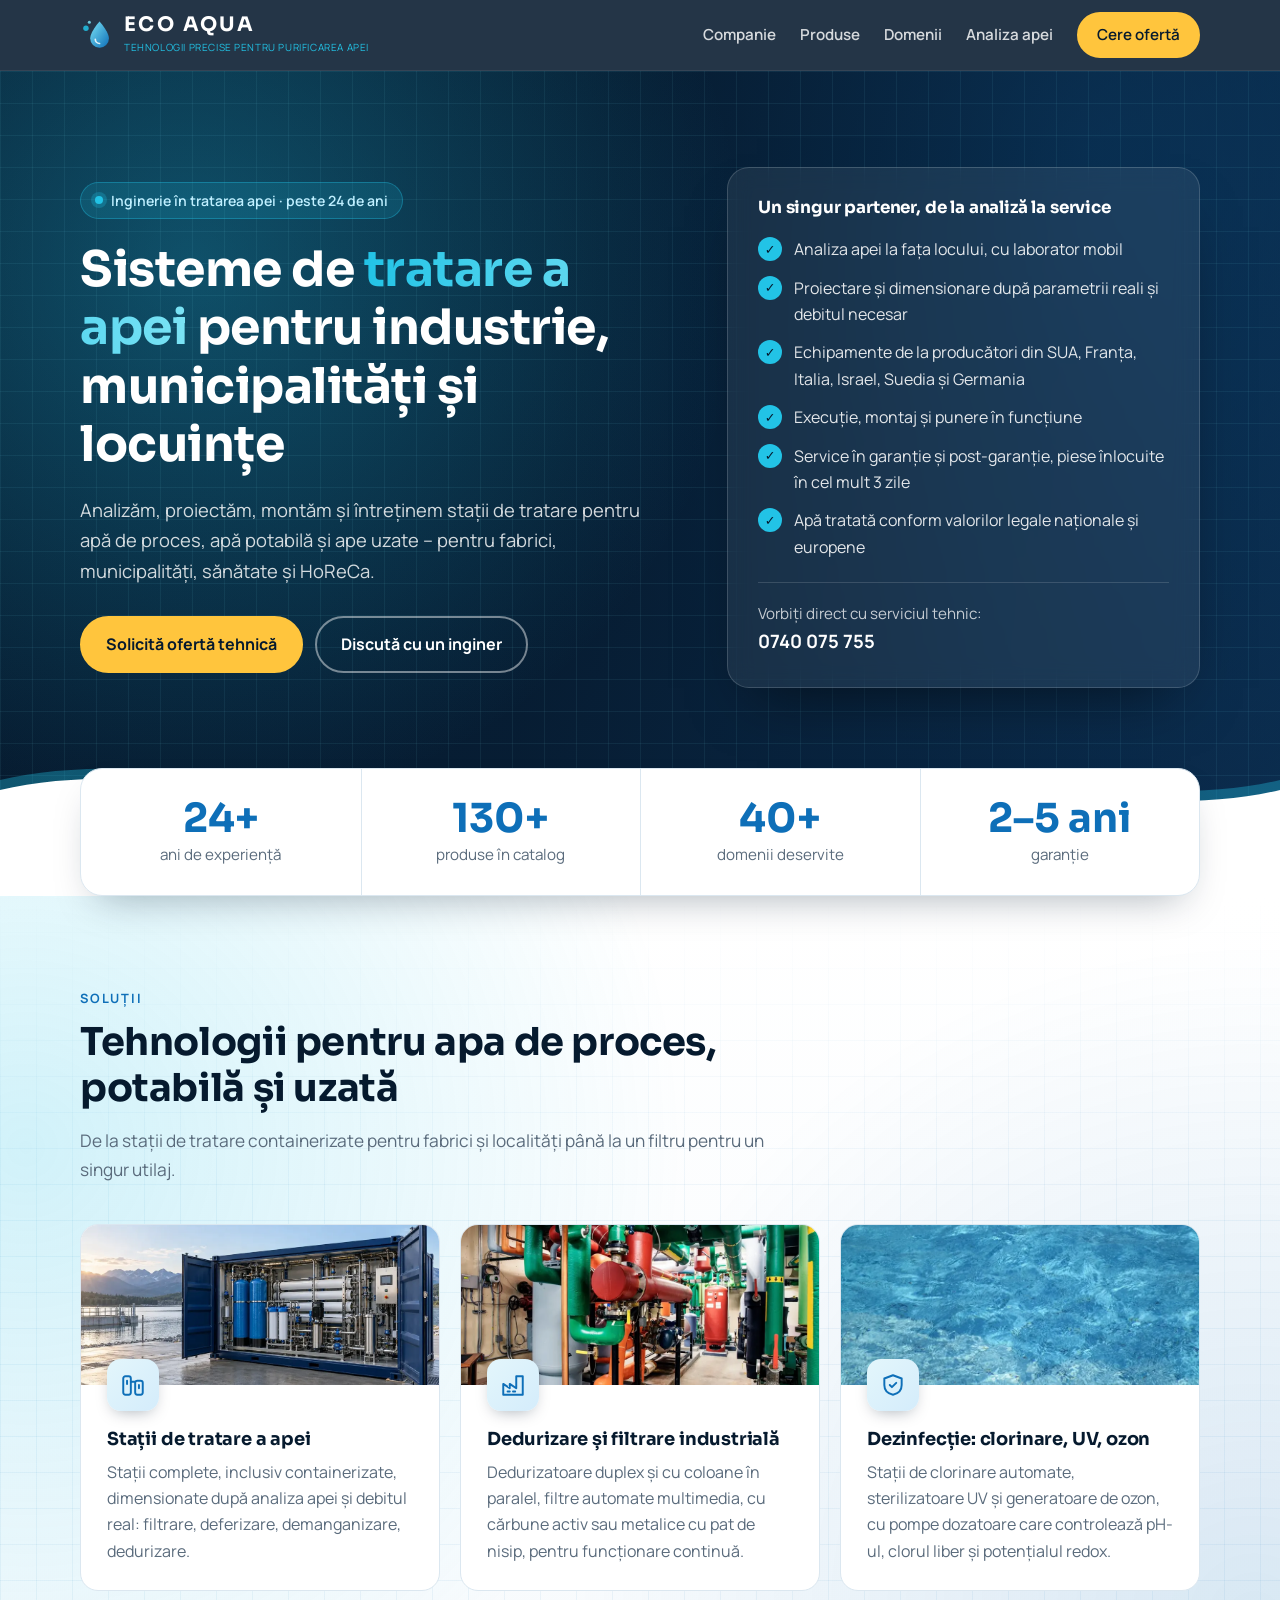
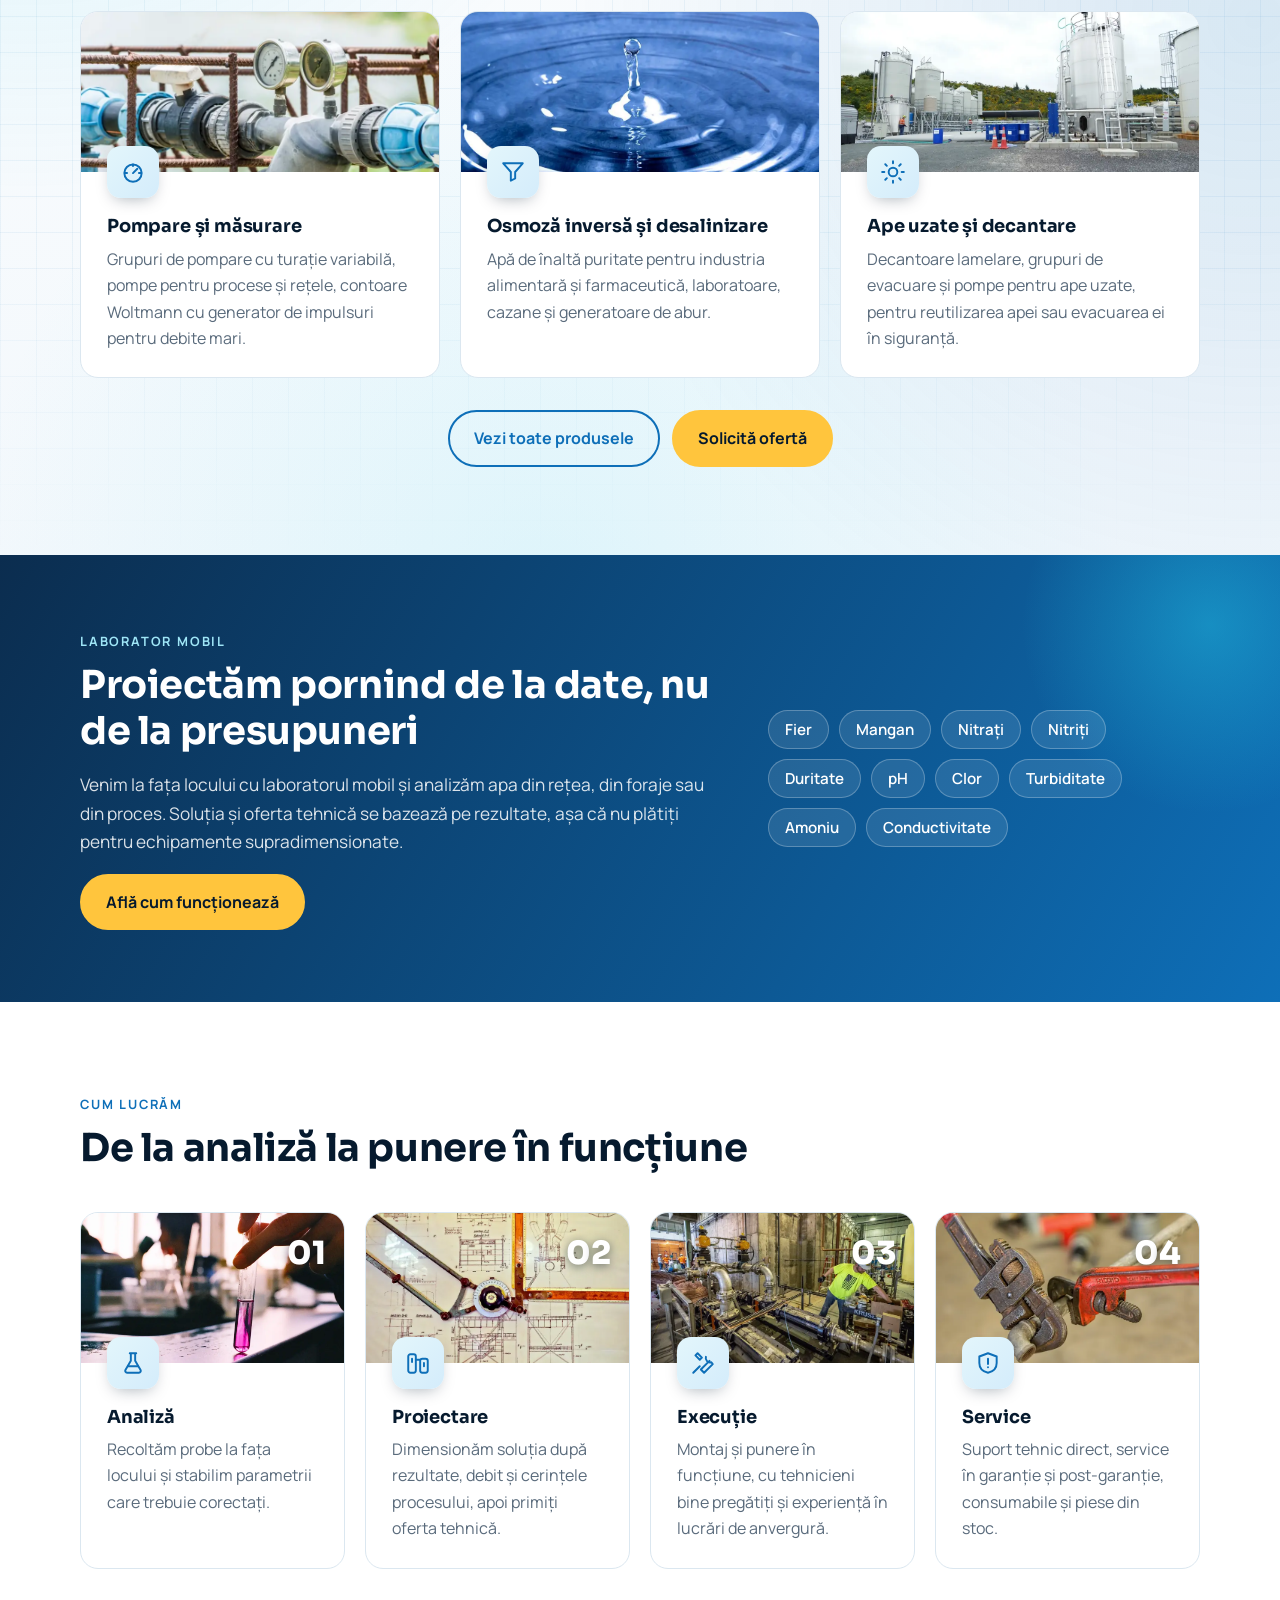
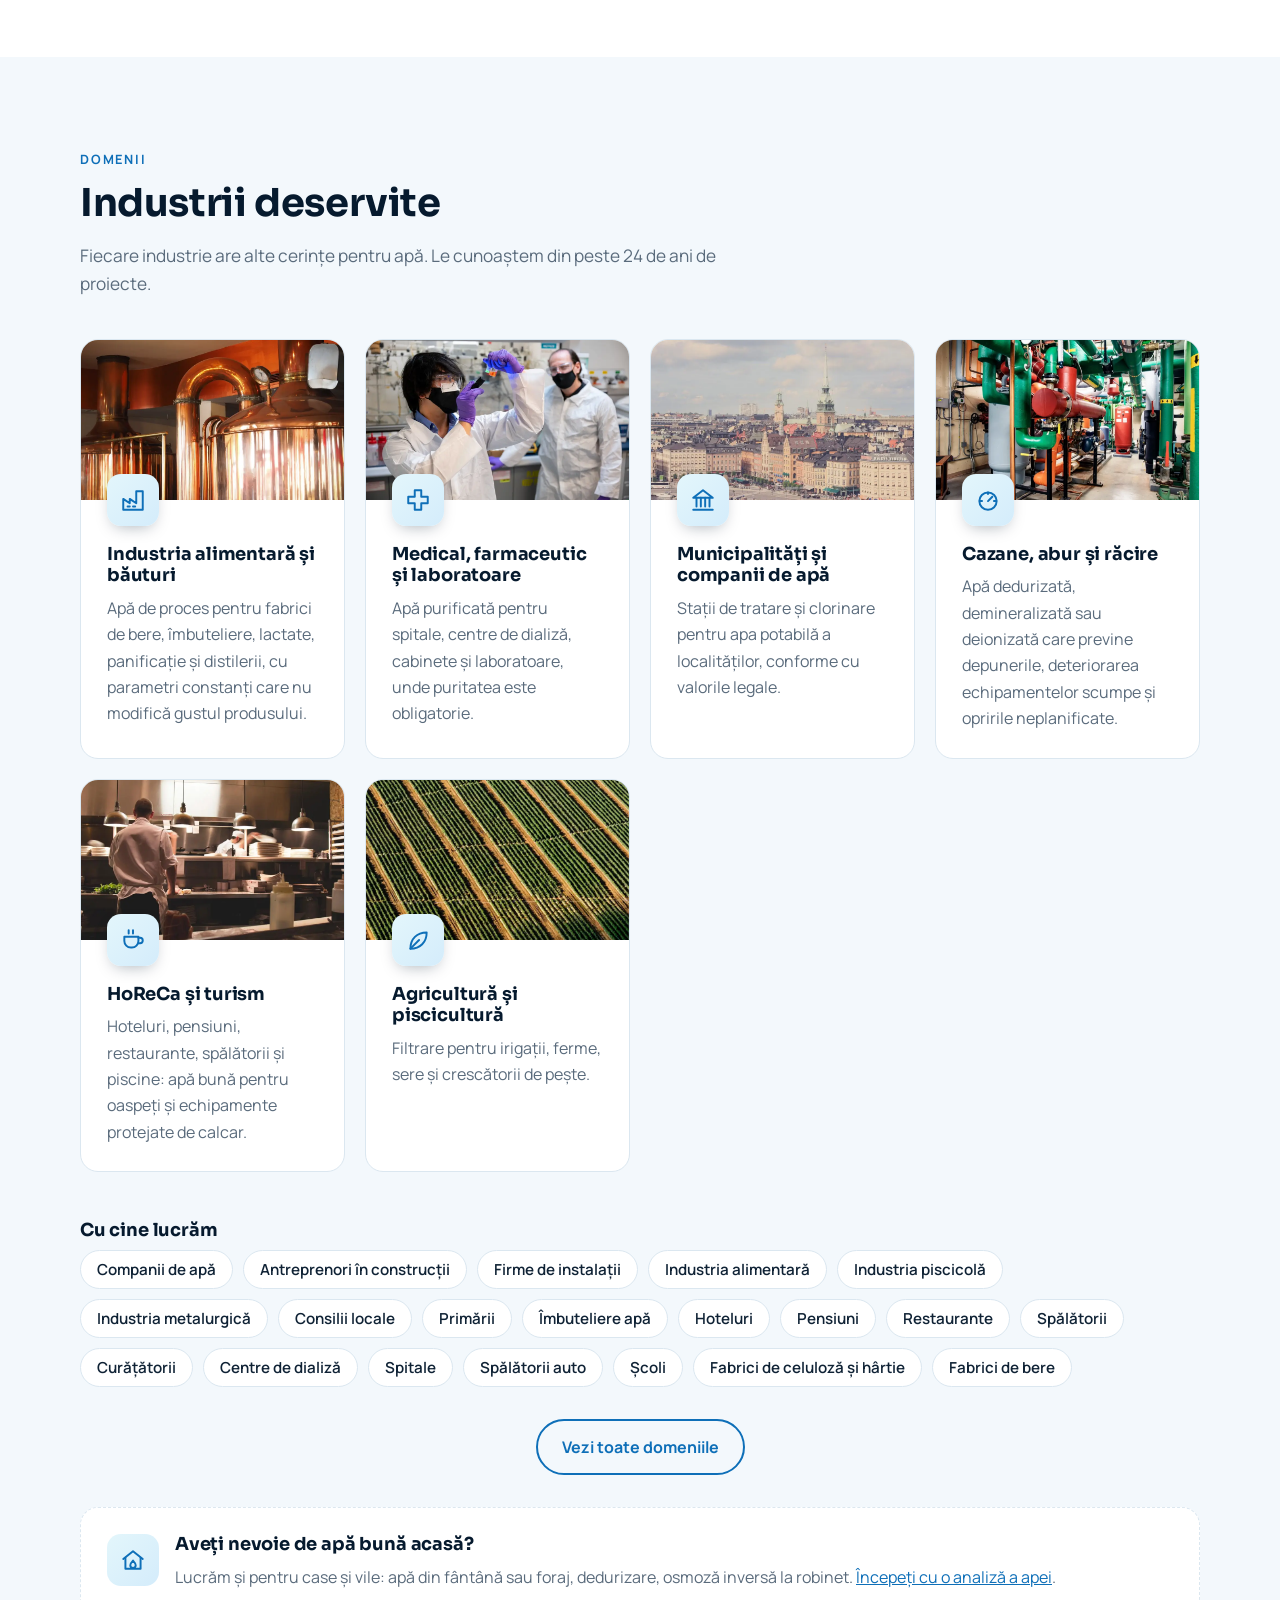
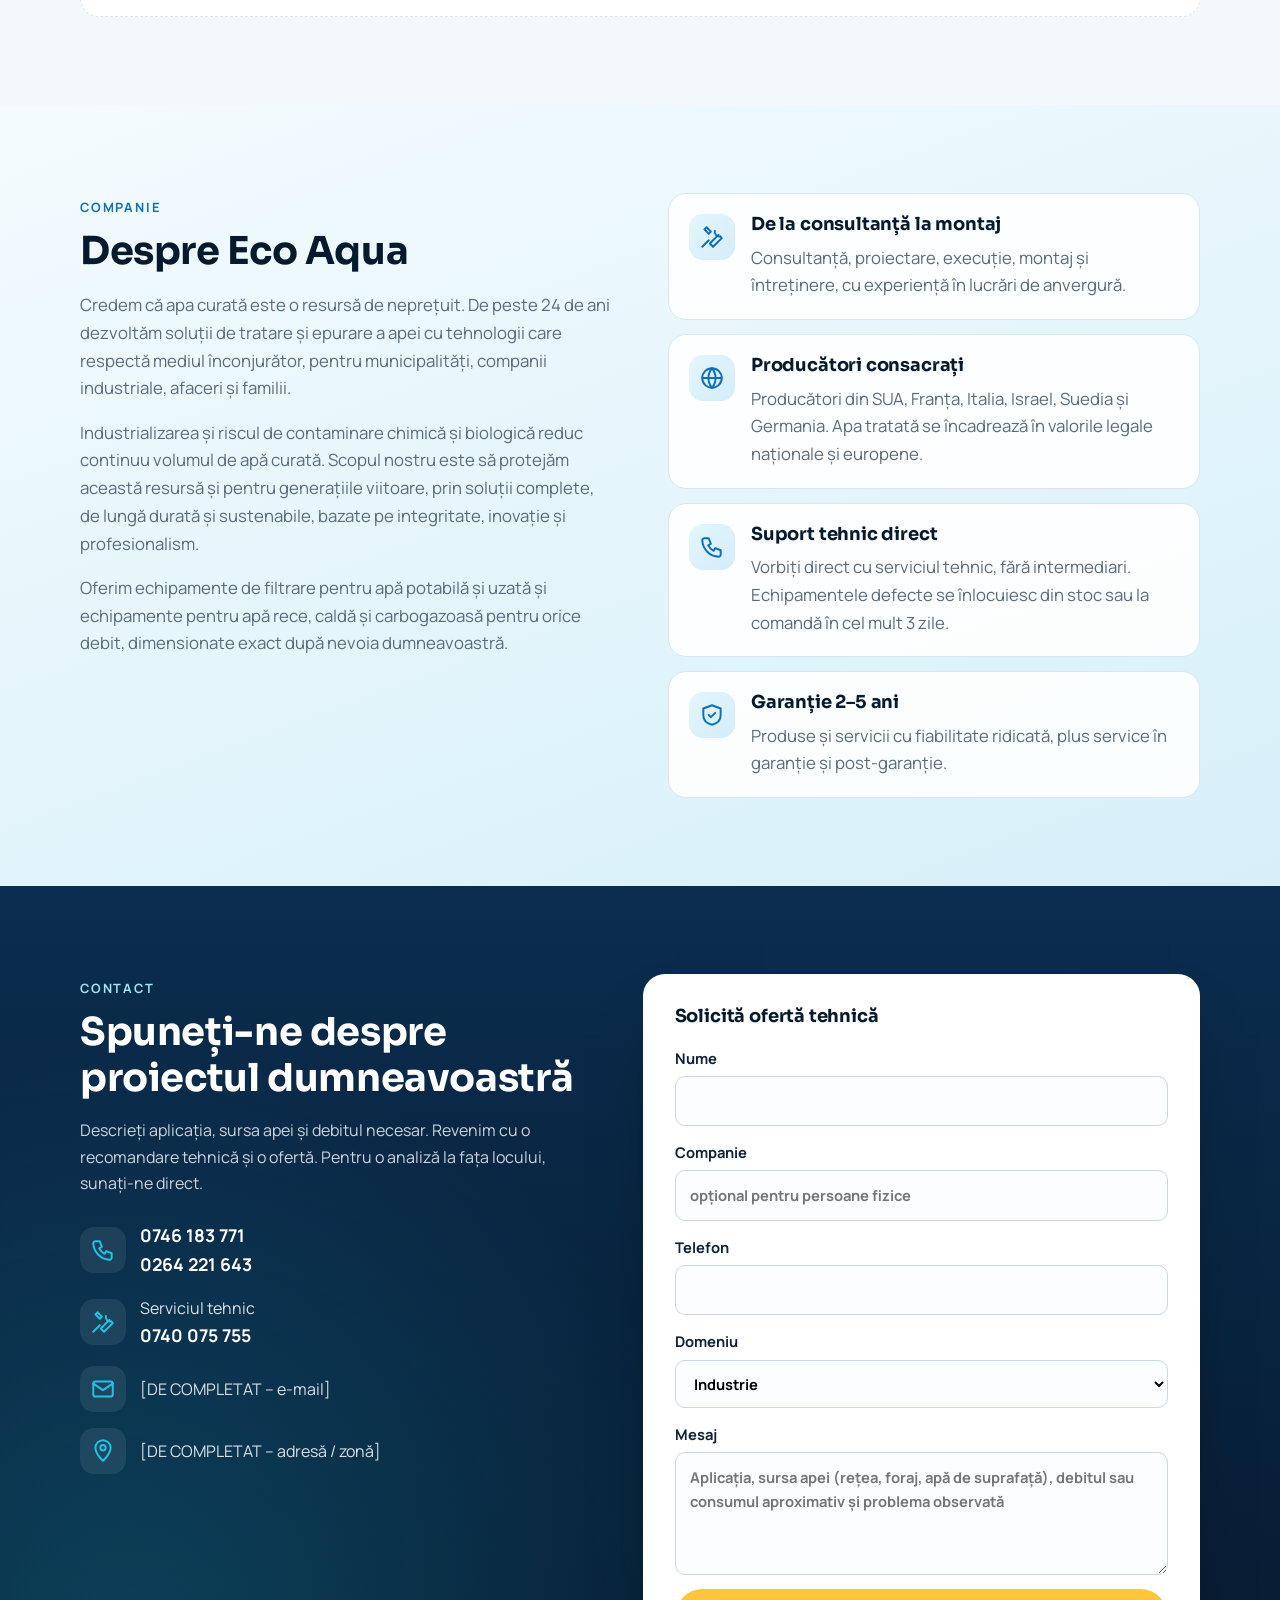
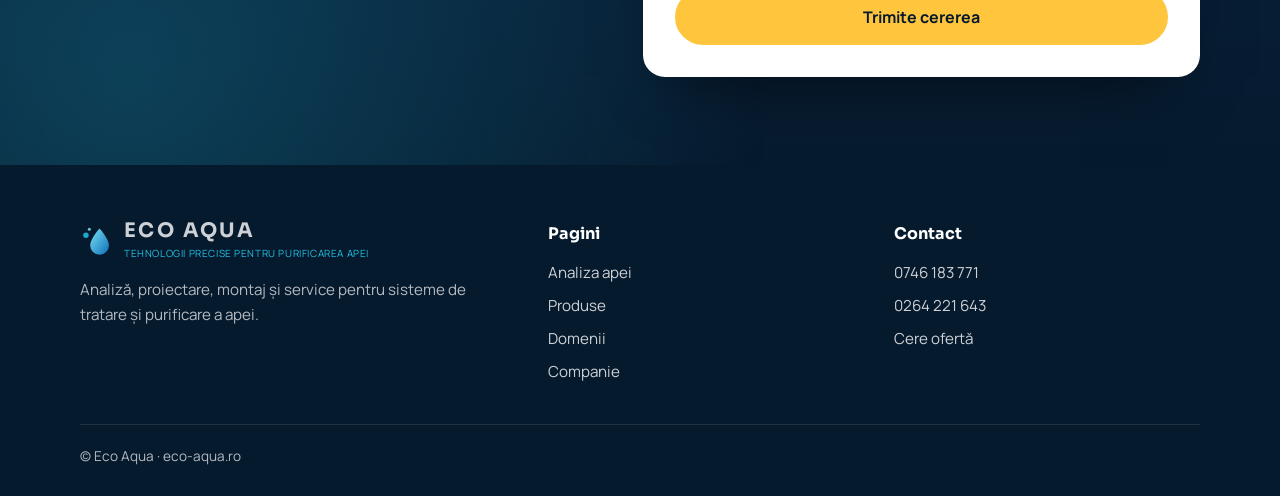
==== index.html @ c494774d "Titlul principal: pentru industrie, municipalități și locuințe Co-Authored-By: Claude Opus 5.5 <nore" ====
<!doctype html>
<html lang="ro">
<head>
  <meta charset="utf-8">
  <meta name="viewport" content="width=device-width, initial-scale=1">
  <title>Eco Aqua – Sisteme de tratare a apei pentru industrie, municipalități și locuințe</title>
  <meta name="description" content="Eco Aqua – proiectare, execuție și service pentru stații de tratare a apei industriale, potabile și uzate: dedurizare, osmoză inversă, filtrare, dezinfecție UV, clorinare, ozonizare. Peste 24 de ani de experiență. Tel. 0264 221 643.">
  <link rel="preconnect" href="https://fonts.googleapis.com">
  <link rel="preconnect" href="https://fonts.gstatic.com" crossorigin>
  <link href="https://fonts.googleapis.com/css2?family=Manrope:wght@400;600;700;800&family=Sora:wght@600;700;800&display=swap" rel="stylesheet">
  <link rel="stylesheet" href="style.css">
  <script src="script.js" defer></script>
</head>
<body>
  <!-- Pictograme folosite în pagină -->
  <svg width="0" height="0" style="position:absolute" aria-hidden="true">
    <symbol id="i-statie" viewBox="0 0 24 24"><rect x="3" y="4" width="7" height="17" rx="2"/><rect x="14" y="8" width="7" height="13" rx="2"/><path d="M10 9h4M6.5 8v3M17.5 12v3"/></symbol>
    <symbol id="i-scut" viewBox="0 0 24 24"><path d="M12 3l8 3v6c0 5-3.5 8-8 9-4.5-1-8-4-8-9V6z"/><path d="M9 12l2 2 4-4"/></symbol>
    <symbol id="i-pompa" viewBox="0 0 24 24"><circle cx="12" cy="13" r="8"/><path d="M12 13l4-4M12 5v1.5M5 13h1.5M17.5 13H19"/></symbol>
    <symbol id="i-uv" viewBox="0 0 24 24"><circle cx="12" cy="12" r="4"/><path d="M12 2v2M12 20v2M2 12h2M20 12h2M4.9 4.9l1.4 1.4M17.7 17.7l1.4 1.4M4.9 19.1l1.4-1.4M17.7 6.3l1.4-1.4"/></symbol>
    <symbol id="i-filtru" viewBox="0 0 24 24"><path d="M3 4h18l-7 8v6l-4 2v-8z"/></symbol>
    <symbol id="i-piscina" viewBox="0 0 24 24"><path d="M2 17c2 0 2-1.5 4-1.5s2 1.5 4 1.5 2-1.5 4-1.5 2 1.5 4 1.5 2-1.5 4-1.5M2 21c2 0 2-1.5 4-1.5s2 1.5 4 1.5 2-1.5 4-1.5 2 1.5 4 1.5 2-1.5 4-1.5M8 14V6a2 2 0 0 1 4 0M16 14V6a2 2 0 0 0-4 0M8 9h8"/></symbol>
    <symbol id="i-casa" viewBox="0 0 24 24"><path d="M3 11l9-7 9 7"/><path d="M5 10v10h14V10"/><path d="M12 12.5s2.5 2.7 2.5 4.3a2.5 2.5 0 0 1-5 0c0-1.6 2.5-4.3 2.5-4.3z"/></symbol>
    <symbol id="i-cafea" viewBox="0 0 24 24"><path d="M4 9h13v4a6 6 0 0 1-6 6h-1a6 6 0 0 1-6-6z"/><path d="M17 10h1.5a2.5 2.5 0 0 1 0 5H17M8 3v3M12 3v3"/></symbol>
    <symbol id="i-cruce" viewBox="0 0 24 24"><path d="M9 3h6v6h6v6h-6v6H9v-6H3V9h6z"/></symbol>
    <symbol id="i-fabrica" viewBox="0 0 24 24"><path d="M3 21V11l6 4v-4l6 4V4h6v17z"/><path d="M7 18h2M12 18h2"/></symbol>
    <symbol id="i-frunza" viewBox="0 0 24 24"><path d="M5 20c0-9 6-15 15-15 0 9-6 15-15 15z"/><path d="M5 20l8-8"/></symbol>
    <symbol id="i-primarie" viewBox="0 0 24 24"><path d="M3 21h18M4 10h16M12 3l9 7H3z"/><path d="M6 10v8M10 10v8M14 10v8M18 10v8"/></symbol>
    <symbol id="i-eprubeta" viewBox="0 0 24 24"><path d="M9 3h6M10 3v7l-5 8.5A1.7 1.7 0 0 0 6.5 21h11a1.7 1.7 0 0 0 1.5-2.5L14 10V3"/><path d="M7.5 15h9"/></symbol>
    <symbol id="i-unelte" viewBox="0 0 24 24"><path d="M14.7 6.3a4 4 0 0 0 5 5L21 13l-8 8-3-3 8-8"/><path d="M3 21l6-6M7 3l4 4-2 2-4-4z"/></symbol>
    <symbol id="i-glob" viewBox="0 0 24 24"><circle cx="12" cy="12" r="9"/><path d="M3 12h18M12 3a14 14 0 0 1 0 18M12 3a14 14 0 0 0 0 18"/></symbol>
    <symbol id="i-cheie" viewBox="0 0 24 24"><path d="M12 3l8 3v6c0 5-3.5 8-8 9-4.5-1-8-4-8-9V6z"/><path d="M12 8v5M12 16h.01"/></symbol>
    <symbol id="i-tel" viewBox="0 0 24 24"><path d="M5 4h4l2 5-2.5 1.5a11 11 0 0 0 5 5L15 13l5 2v4a2 2 0 0 1-2 2A16 16 0 0 1 3 6a2 2 0 0 1 2-2"/></symbol>
    <symbol id="i-mail" viewBox="0 0 24 24"><rect x="3" y="5" width="18" height="14" rx="2"/><path d="M3 7l9 6 9-6"/></symbol>
    <symbol id="i-pin" viewBox="0 0 24 24"><path d="M12 21s7-6.2 7-12a7 7 0 0 0-14 0c0 5.8 7 12 7 12z"/><circle cx="12" cy="9" r="2.5"/></symbol>
  </svg>

  <header class="top">
    <div class="wrap nav">
      <a class="logo" href="index.html" aria-label="Eco Aqua – pagina principală">
        <svg viewBox="0 0 40 40" aria-hidden="true"><defs><linearGradient id="lg" x1="0" y1="0" x2="1" y2="1"><stop offset="0" stop-color="#7be3f5"/><stop offset="1" stop-color="#0e6fb8"/></linearGradient></defs><path d="M23 4s11 12 11 20a11 11 0 0 1-22 0c0-8 11-20 11-20z" fill="url(#lg)"/><circle cx="7" cy="12" r="3.2" fill="#22c3e6" opacity=".85"/><circle cx="11" cy="5" r="1.8" fill="#7be3f5" opacity=".85"/><path d="M18 25a5 5 0 0 0 5 5" stroke="#fff" stroke-width="2" fill="none" stroke-linecap="round" opacity=".85"/></svg>
        <span><b>ECO AQUA</b><small>Tehnologii precise pentru purificarea apei</small></span>
      </a>
      <button class="menu-toggle" aria-label="Meniu" aria-expanded="false"><svg viewBox="0 0 24 24" fill="none" stroke="currentColor" stroke-width="2" stroke-linecap="round"><path d="M4 7h16M4 12h16M4 17h16"/></svg></button>
      <nav>
        <a href="index.html#despre">Companie</a>
        <a href="produse.html">Produse</a>
        <a href="domenii.html">Domenii</a>
        <a href="analiza-apei.html">Analiza apei</a>
        <a href="index.html#contact" class="btn small">Cere ofertă</a>
      </nav>
    </div>
  </header>

  <section class="hero">
    <div class="hero-bg" aria-hidden="true"><span style="background-image:url(img/fundal/picatura-apa.webp)"></span><span style="background-image:url(img/fundal/statie-tratare-apa.webp)"></span><span style="background-image:url(img/fundal/stropi-apa.webp)"></span><span style="background-image:url(img/fundal/robinet.webp)"></span></div>
    <span class="bubble" style="left:8%;width:14px;height:14px;animation-duration:11s"></span>
    <span class="bubble" style="left:22%;width:8px;height:8px;animation-duration:8s;animation-delay:2s"></span>
    <span class="bubble" style="left:47%;width:18px;height:18px;animation-duration:13s;animation-delay:4s"></span>
    <span class="bubble" style="left:63%;width:10px;height:10px;animation-duration:9s;animation-delay:1s"></span>
    <span class="bubble" style="left:81%;width:22px;height:22px;animation-duration:15s;animation-delay:3s"></span>
    <span class="bubble" style="left:92%;width:9px;height:9px;animation-duration:10s;animation-delay:6s"></span>

    <div class="wrap hero-grid">
      <div>
        <span class="eyebrow">Inginerie în tratarea apei · peste 24 de ani</span>
        <h1>Sisteme de <span class="grad">tratare a apei</span> pentru industrie, municipalități și locuințe</h1>
        <p>Analizăm, proiectăm, montăm și întreținem stații de tratare pentru apă de proces, apă potabilă și ape uzate – pentru fabrici, municipalități, sănătate și HoReCa.</p>
        <div class="btns">
          <a href="#contact" class="btn">Solicită ofertă tehnică</a>
          <a href="tel:+40740075755" class="btn ghost">Discută cu un inginer</a>
        </div>
      </div>
      <aside class="glass">
        <h3>Un singur partener, de la analiză la service</h3>
        <ul class="checks">
          <li>Analiza apei la fața locului, cu laborator mobil</li>
          <li>Proiectare și dimensionare după parametrii reali și debitul necesar</li>
          <li>Echipamente de la producători din SUA, Franța, Italia, Israel, Suedia și Germania</li>
          <li>Execuție, montaj și punere în funcțiune</li>
          <li>Service în garanție și post-garanție, piese înlocuite în cel mult 3 zile</li>
          <li>Apă tratată conform valorilor legale naționale și europene</li>
        </ul>
        <div class="call">Vorbiți direct cu serviciul tehnic:<br><a href="tel:+40740075755">0740 075 755</a></div>
      </aside>
    </div>

    <svg class="waves back" viewBox="0 0 2880 110" preserveAspectRatio="none" aria-hidden="true"><path fill="#22c3e6" d="M0 60C180 20 540 100 720 60S1260 100 1440 60S1980 100 2160 60S2700 100 2880 60V110H0Z"/></svg>
    <svg class="waves" viewBox="0 0 2880 110" preserveAspectRatio="none" aria-hidden="true"><path fill="#ffffff" d="M0 60C180 20 540 100 720 60S1260 100 1440 60S1980 100 2160 60S2700 100 2880 60V110H0Z"/></svg>
  </section>

  <div class="wrap stats">
    <div class="stats-grid">
      <div class="stat"><b>24+</b><span>ani de experiență</span></div>
      <div class="stat"><b>130+</b><span>produse în catalog</span></div>
      <div class="stat"><b>40+</b><span>domenii deservite</span></div>
      <div class="stat"><b>2–5 ani</b><span>garanție</span></div>
    </div>
  </div>

  <section id="produse" class="flow">
    <span class="flow-bubble" style="left:6%;width:16px;height:16px;animation-duration:14s"></span>
    <span class="flow-bubble" style="left:28%;width:10px;height:10px;animation-duration:11s;animation-delay:3s"></span>
    <span class="flow-bubble" style="left:55%;width:20px;height:20px;animation-duration:17s;animation-delay:6s"></span>
    <span class="flow-bubble" style="left:78%;width:12px;height:12px;animation-duration:12s;animation-delay:2s"></span>
    <span class="flow-bubble" style="left:93%;width:18px;height:18px;animation-duration:15s;animation-delay:8s"></span>
    <div class="wrap">
    <div class="sec-head">
      <span class="kicker">Soluții</span>
      <h2>Tehnologii pentru apa de proces, potabilă și uzată</h2>
      <p>De la stații de tratare containerizate pentru fabrici și localități până la un filtru pentru un singur utilaj.</p>
    </div>
    <div class="grid">
      <article class="card photo-card"><img class="card-img" src="img/produse/statie-containerizata.webp" alt="Stație de tratare a apei containerizată" width="1000" height="563" loading="lazy"><div class="ico"><svg><use href="#i-statie"/></svg></div><h3>Stații de tratare a apei</h3><p>Stații complete, inclusiv containerizate, dimensionate după analiza apei și debitul real: filtrare, deferizare, demanganizare, dedurizare.</p></article>
      <article class="card photo-card"><img class="card-img" src="img/domenii/camera-cazane.webp" alt="Cameră tehnică cu conducte și echipamente industriale" width="1000" height="686" loading="lazy"><div class="ico"><svg><use href="#i-fabrica"/></svg></div><h3>Dedurizare și filtrare industrială</h3><p>Dedurizatoare duplex și cu coloane în paralel, filtre automate multimedia, cu cărbune activ sau metalice cu pat de nisip, pentru funcționare continuă.</p></article>
      <article class="card photo-card"><img class="card-img" src="img/solutii/apa-dezinfectata.webp" alt="Apă limpede, dezinfectată" width="747" height="560" loading="lazy"><div class="ico"><svg><use href="#i-scut"/></svg></div><h3>Dezinfecție: clorinare, UV, ozon</h3><p>Stații de clorinare automate, sterilizatoare UV și generatoare de ozon, cu pompe dozatoare care controlează pH-ul, clorul liber și potențialul redox.</p></article>
      <article class="card photo-card"><img class="card-img" src="img/solutii/pompare-masurare.webp" alt="Conducte cu manometre pentru pompare și măsurare" width="800" height="532" loading="lazy"><div class="ico"><svg><use href="#i-pompa"/></svg></div><h3>Pompare și măsurare</h3><p>Grupuri de pompare cu turație variabilă, pompe pentru procese și rețele, contoare Woltmann cu generator de impulsuri pentru debite mari.</p></article>
      <article class="card photo-card"><img class="card-img" src="img/fundal/picatura-apa.webp" alt="Picătură de apă pură" width="960" height="600" loading="lazy"><div class="ico"><svg><use href="#i-filtru"/></svg></div><h3>Osmoză inversă și desalinizare</h3><p>Apă de înaltă puritate pentru industria alimentară și farmaceutică, laboratoare, cazane și generatoare de abur.</p></article>
      <article class="card photo-card"><img class="card-img" src="img/fundal/statie-tratare-apa.webp" alt="Stație de tratare cu rezervoare" width="1024" height="683" loading="lazy"><div class="ico"><svg><use href="#i-uv"/></svg></div><h3>Ape uzate și decantare</h3><p>Decantoare lamelare, grupuri de evacuare și pompe pentru ape uzate, pentru reutilizarea apei sau evacuarea ei în siguranță.</p></article>
    </div>
    <div class="center btns" style="justify-content:center"><a href="produse.html" class="btn ghost-dark">Vezi toate produsele</a><a href="#contact" class="btn">Solicită ofertă</a></div>
  </div>
  </section>

  <section class="band">
    <div class="wrap band-grid">
      <div>
        <span class="kicker" style="color:#9fe6f7">Laborator mobil</span>
        <h2>Proiectăm pornind de la date, nu de la presupuneri</h2>
        <p>Venim la fața locului cu laboratorul mobil și analizăm apa din rețea, din foraje sau din proces. Soluția și oferta tehnică se bazează pe rezultate, așa că nu plătiți pentru echipamente supradimensionate.</p>
        <a href="analiza-apei.html" class="btn">Află cum funcționează</a>
      </div>
      <ul class="tags">
        <li>Fier</li><li>Mangan</li><li>Nitrați</li><li>Nitriți</li><li>Duritate</li><li>pH</li><li>Clor</li><li>Turbiditate</li><li>Amoniu</li><li>Conductivitate</li>
      </ul>
    </div>
  </section>

  <section class="wrap">
    <div class="sec-head">
      <span class="kicker">Cum lucrăm</span>
      <h2>De la analiză la punere în funcțiune</h2>
    </div>
    <div class="process">
      <article class="card photo-card"><img class="card-img" src="img/domenii/proba-apa.webp" alt="Probă de apă analizată în laborator" width="1000" height="663" loading="lazy"><div class="ico"><svg><use href="#i-eprubeta"/></svg></div><h3>Analiză</h3><p>Recoltăm probe la fața locului și stabilim parametrii care trebuie corectați.</p></article>
      <article class="card photo-card"><img class="card-img" src="img/proces/proiectare.webp" alt="Planuri tehnice și instrumente de proiectare" width="700" height="467" loading="lazy"><div class="ico"><svg><use href="#i-statie"/></svg></div><h3>Proiectare</h3><p>Dimensionăm soluția după rezultate, debit și cerințele procesului, apoi primiți oferta tehnică.</p></article>
      <article class="card photo-card"><img class="card-img" src="img/proces/executie.webp" alt="Tehnician la montajul conductelor și pompelor într-o stație de tratare" width="700" height="467" loading="lazy"><div class="ico"><svg><use href="#i-unelte"/></svg></div><h3>Execuție</h3><p>Montaj și punere în funcțiune, cu tehnicieni bine pregătiți și experiență în lucrări de anvergură.</p></article>
      <article class="card photo-card"><img class="card-img" src="img/proces/service.webp" alt="Chei de instalator pentru service" width="700" height="467" loading="lazy"><div class="ico"><svg><use href="#i-cheie"/></svg></div><h3>Service</h3><p>Suport tehnic direct, service în garanție și post-garanție, consumabile și piese din stoc.</p></article>
    </div>
  </section>

  <section id="domenii" class="alt">
    <div class="wrap">
      <div class="sec-head">
        <span class="kicker">Domenii</span>
        <h2>Industrii deservite</h2>
        <p>Fiecare industrie are alte cerințe pentru apă. Le cunoaștem din peste 24 de ani de proiecte.</p>
      </div>
      <div class="grid">
        <article class="card photo-card"><img class="card-img" src="img/domenii/fabrica-bere.webp" alt="Fabrică de bere" width="933" height="700" loading="lazy"><div class="ico"><svg><use href="#i-fabrica"/></svg></div><h3>Industria alimentară și băuturi</h3><p>Apă de proces pentru fabrici de bere, îmbuteliere, lactate, panificație și distilerii, cu parametri constanți care nu modifică gustul produsului.</p></article>
        <article class="card photo-card"><img class="card-img" src="img/domenii/laborator-cercetare.webp" alt="Laborator" width="1000" height="665" loading="lazy"><div class="ico"><svg><use href="#i-cruce"/></svg></div><h3>Medical, farmaceutic și laboratoare</h3><p>Apă purificată pentru spitale, centre de dializă, cabinete și laboratoare, unde puritatea este obligatorie.</p></article>
        <article class="card photo-card"><img class="card-img" src="img/domenii/oras.webp" alt="Oraș" width="960" height="640" loading="lazy"><div class="ico"><svg><use href="#i-primarie"/></svg></div><h3>Municipalități și companii de apă</h3><p>Stații de tratare și clorinare pentru apa potabilă a localităților, conforme cu valorile legale.</p></article>
        <article class="card photo-card"><img class="card-img" src="img/domenii/camera-cazane.webp" alt="Cameră de cazane cu conducte" width="1000" height="686" loading="lazy"><div class="ico"><svg><use href="#i-pompa"/></svg></div><h3>Cazane, abur și răcire</h3><p>Apă dedurizată, demineralizată sau deionizată care previne depunerile, deteriorarea echipamentelor scumpe și opririle neplanificate.</p></article>
        <article class="card photo-card"><img class="card-img" src="img/domenii/bucatarie-restaurant.webp" alt="Bucătărie de restaurant" width="960" height="640" loading="lazy"><div class="ico"><svg><use href="#i-cafea"/></svg></div><h3>HoReCa și turism</h3><p>Hoteluri, pensiuni, restaurante, spălătorii și piscine: apă bună pentru oaspeți și echipamente protejate de calcar.</p></article>
        <article class="card photo-card"><img class="card-img" src="img/domenii/campuri.webp" alt="Câmpuri cultivate" width="800" height="536" loading="lazy"><div class="ico"><svg><use href="#i-frunza"/></svg></div><h3>Agricultură și piscicultură</h3><p>Filtrare pentru irigații, ferme, sere și crescătorii de pește.</p></article>
      </div>

      <h3 class="mt">Cu cine lucrăm</h3>
      <ul class="tags">
        <li>Companii de apă</li><li>Antreprenori în construcții</li><li>Firme de instalații</li>
        <li>Industria alimentară</li><li>Industria piscicolă</li><li>Industria metalurgică</li>
        <li>Consilii locale</li><li>Primării</li><li>Îmbuteliere apă</li><li>Hoteluri</li>
        <li>Pensiuni</li><li>Restaurante</li><li>Spălătorii</li><li>Curățătorii</li>
        <li>Centre de dializă</li><li>Spitale</li><li>Spălătorii auto</li><li>Școli</li>
        <li>Fabrici de celuloză și hârtie</li><li>Fabrici de bere</li>
      </ul>
      <p class="center"><a href="domenii.html" class="btn ghost-dark">Vezi toate domeniile</a></p>
      <div class="card home-note"><div class="ico"><svg><use href="#i-casa"/></svg></div><div><h3>Aveți nevoie de apă bună acasă?</h3><p>Lucrăm și pentru case și vile: apă din fântână sau foraj, dedurizare, osmoză inversă la robinet. <a href="analiza-apei.html">Începeți cu o analiză a apei</a>.</p></div></div>
    </div>
  </section>

  <section id="despre" class="ripples">
    <span class="drop" style="left:12%;top:22%;--d:0s"></span>
    <span class="drop" style="left:78%;top:18%;--d:2.2s"></span>
    <span class="drop" style="left:35%;top:70%;--d:4.1s"></span>
    <span class="drop" style="left:88%;top:72%;--d:1.3s"></span>
    <span class="drop" style="left:55%;top:35%;--d:5.6s"></span>
    <span class="drop" style="left:6%;top:82%;--d:3.4s"></span>
    <span class="drop" style="left:66%;top:88%;--d:6.8s"></span>
    <div class="wrap">
      <div class="about-grid">
        <div>
          <span class="kicker">Companie</span>
          <h2>Despre Eco Aqua</h2>
          <p>Credem că apa curată este o resursă de neprețuit. De peste 24 de ani dezvoltăm soluții de tratare și epurare a apei cu tehnologii care respectă mediul înconjurător, pentru municipalități, companii industriale, afaceri și familii.</p>
          <p>Industrializarea și riscul de contaminare chimică și biologică reduc continuu volumul de apă curată. Scopul nostru este să protejăm această resursă și pentru generațiile viitoare, prin soluții complete, de lungă durată și sustenabile, bazate pe integritate, inovație și profesionalism.</p>
          <p>Oferim echipamente de filtrare pentru apă potabilă și uzată și echipamente pentru apă rece, caldă și carbogazoasă pentru orice debit, dimensionate exact după nevoia dumneavoastră.</p>
        </div>
        <div class="feat">
          <article class="card"><div class="ico"><svg><use href="#i-unelte"/></svg></div><div><h3>De la consultanță la montaj</h3><p>Consultanță, proiectare, execuție, montaj și întreținere, cu experiență în lucrări de anvergură.</p></div></article>
          <article class="card"><div class="ico"><svg><use href="#i-glob"/></svg></div><div><h3>Producători consacrați</h3><p>Producători din SUA, Franța, Italia, Israel, Suedia și Germania. Apa tratată se încadrează în valorile legale naționale și europene.</p></div></article>
          <article class="card"><div class="ico"><svg><use href="#i-tel"/></svg></div><div><h3>Suport tehnic direct</h3><p>Vorbiți direct cu serviciul tehnic, fără intermediari. Echipamentele defecte se înlocuiesc din stoc sau la comandă în cel mult 3 zile.</p></div></article>
          <article class="card"><div class="ico"><svg><use href="#i-scut"/></svg></div><div><h3>Garanție 2–5 ani</h3><p>Produse și servicii cu fiabilitate ridicată, plus service în garanție și post-garanție.</p></div></article>
        </div>
      </div>
  </div>
  </section>



  <section id="contact" class="contact">
    <div class="wrap contact-grid">
      <div>
        <span class="kicker" style="color:#9fe6f7">Contact</span>
        <h2>Spuneți-ne despre proiectul dumneavoastră</h2>
        <p style="color:rgba(255,255,255,.8)">Descrieți aplicația, sursa apei și debitul necesar. Revenim cu o recomandare tehnică și o ofertă. Pentru o analiză la fața locului, sunați-ne direct.</p>
        <ul class="contact-list">
          <li><span class="ico"><svg><use href="#i-tel"/></svg></span><span><a href="tel:+40746183771">0746 183 771</a><br><a href="tel:+40264221643">0264 221 643</a></span></li>
          <li><span class="ico"><svg><use href="#i-unelte"/></svg></span><span>Serviciul tehnic<br><a href="tel:+40740075755">0740 075 755</a></span></li>
          <li><span class="ico"><svg><use href="#i-mail"/></svg></span><span>[DE COMPLETAT – e-mail]</span></li>
          <li><span class="ico"><svg><use href="#i-pin"/></svg></span><span>[DE COMPLETAT – adresă / zonă]</span></li>
        </ul>
      </div>
      <div class="form-card">
        <h3>Solicită ofertă tehnică</h3>
        <form name="contact" method="POST" data-netlify="true" class="form">
          <input type="hidden" name="form-name" value="contact">
          <label>Nume <input name="nume" autocomplete="name" required></label>
          <label>Companie <input name="companie" autocomplete="organization" placeholder="opțional pentru persoane fizice"></label>
          <label>Telefon <input name="telefon" type="tel" autocomplete="tel" required></label>
          <label>Domeniu
            <select name="tip">
              <option>Industrie</option><option>Industria alimentară / băuturi</option>
              <option>Primărie / companie de apă</option><option>Medical / farmaceutic / laborator</option>
              <option>HoReCa / turism</option><option>Agricultură</option>
              <option>Constructor / firmă de instalații</option><option>Persoană fizică</option><option>Altul</option>
            </select>
          </label>
          <label>Mesaj <textarea name="mesaj" rows="4" placeholder="Aplicația, sursa apei (rețea, foraj, apă de suprafață), debitul sau consumul aproximativ și problema observată"></textarea></label>
          <button class="btn" type="submit">Trimite cererea</button>
        </form>
      </div>
    </div>
  </section>

  <footer class="site-foot">
    <div class="wrap">
      <div class="foot-grid">
        <div>
          <a class="logo" href="index.html"><svg viewBox="0 0 40 40" aria-hidden="true"><path d="M23 4s11 12 11 20a11 11 0 0 1-22 0c0-8 11-20 11-20z" fill="url(#lg)"/><circle cx="7" cy="12" r="3.2" fill="#22c3e6" opacity=".85"/><circle cx="11" cy="5" r="1.8" fill="#7be3f5" opacity=".85"/></svg><span><b>ECO AQUA</b><small>Tehnologii precise pentru purificarea apei</small></span></a>
          <p>Analiză, proiectare, montaj și service pentru sisteme de tratare și purificare a apei.</p>
        </div>
        <div>
          <h4>Pagini</h4>
          <ul><li><a href="analiza-apei.html">Analiza apei</a></li><li><a href="produse.html">Produse</a></li><li><a href="domenii.html">Domenii</a></li><li><a href="index.html#despre">Companie</a></li></ul>
        </div>
        <div>
          <h4>Contact</h4>
          <ul><li><a href="tel:+40746183771">0746 183 771</a></li><li><a href="tel:+40264221643">0264 221 643</a></li><li><a href="index.html#contact">Cere ofertă</a></li></ul>
        </div>
      </div>
      <div class="copy">© Eco Aqua · eco-aqua.ro</div>
    </div>
  </footer>

  <a class="float-call" href="tel:+40746183771" aria-label="Sună acum"><svg viewBox="0 0 24 24"><path d="M5 4h4l2 5-2.5 1.5a11 11 0 0 0 5 5L15 13l5 2v4a2 2 0 0 1-2 2A16 16 0 0 1 3 6a2 2 0 0 1 2-2"/></svg></a>
</body>
</html>
---- style.css ----
/* ===== Eco Aqua – stil general ===== */
:root {
  --navy: #061a2e;
  --deep: #0b2d4f;
  --blue: #0e6fb8;
  --aqua: #22c3e6;
  --aqua-soft: #e3f6fb;
  --sun: #ffc53d;
  --ink: #0f2235;
  --muted: #5a6b7c;
  --soft: #f3f8fc;
  --line: #dbe7f0;
  --radius: 18px;
  --shadow: 0 18px 40px -18px rgba(6, 26, 46, .35);
}
* { box-sizing: border-box; }
html { scroll-behavior: smooth; scroll-padding-top: 80px; }
body { margin: 0; font-family: "Manrope", system-ui, -apple-system, "Segoe UI", Roboto, sans-serif; color: var(--ink); background: #fff; line-height: 1.65; -webkit-font-smoothing: antialiased; }
h1, h2, h3 { font-family: "Sora", "Manrope", sans-serif; color: var(--navy); line-height: 1.2; letter-spacing: -.01em; }
h2 { font-size: clamp(1.7rem, 3.2vw, 2.4rem); margin: 0 0 16px; }
h3 { font-size: 1.12rem; margin: 0 0 8px; }
a { color: var(--blue); }
img, svg { display: block; }

.wrap { max-width: 1160px; margin: 0 auto; padding: 0 20px; }
section { padding: 88px 0; }
section.wrap { padding: 88px 20px; }
.alt { background: var(--soft); }
.center { text-align: center; margin-top: 32px; }
.mt { margin-top: 48px; }
.kicker { display: inline-block; font-size: .8rem; font-weight: 700; letter-spacing: .14em; text-transform: uppercase; color: var(--blue); margin-bottom: 10px; }
.sec-head { max-width: 700px; margin-bottom: 40px; }
.sec-head p { color: var(--muted); font-size: 1.08rem; margin: 0; }

/* ===== Butoane ===== */
.btn { display: inline-flex; align-items: center; gap: 8px; background: var(--sun); color: var(--navy) !important; padding: 13px 24px; border-radius: 999px; border: 2px solid var(--sun); font: inherit; font-weight: 700; text-decoration: none; cursor: pointer; transition: transform .2s, box-shadow .2s, background .2s; }
.btn:hover { transform: translateY(-2px); box-shadow: 0 10px 24px -8px rgba(255, 197, 61, .7); }
.btn.small { padding: 8px 18px; font-size: .95rem; }
.btn.ghost { background: transparent; border-color: rgba(255, 255, 255, .45); color: #fff !important; }
.btn.ghost:hover { background: rgba(255, 255, 255, .1); box-shadow: none; }
.btn.ghost-dark { background: transparent; border-color: var(--blue); color: var(--blue) !important; }
.btn.ghost-dark:hover { background: var(--aqua-soft); box-shadow: none; }
.btns { display: flex; flex-wrap: wrap; gap: 12px; }

/* ===== Antet ===== */
.top { position: sticky; top: 0; z-index: 50; background: rgba(6, 26, 46, .88); backdrop-filter: blur(14px); -webkit-backdrop-filter: blur(14px); border-bottom: 1px solid rgba(255, 255, 255, .08); }
.nav { display: flex; align-items: center; justify-content: space-between; gap: 16px; min-height: 70px; }
.logo { display: flex; align-items: center; gap: 10px; text-decoration: none; color: #fff; }
.logo svg { width: 34px; height: 34px; }
.logo b { display: block; font-family: "Sora", sans-serif; font-size: 1.25rem; letter-spacing: .12em; line-height: 1; }
.logo small { display: block; font-size: .62rem; letter-spacing: .06em; text-transform: uppercase; color: var(--aqua); margin-top: 4px; }
.top nav { display: flex; align-items: center; gap: 24px; }
.top nav a { color: rgba(255, 255, 255, .82); text-decoration: none; font-weight: 600; font-size: .95rem; }
.top nav a:hover { color: #fff; }
.top nav a.btn { color: var(--navy) !important; }
.menu-toggle { display: none; background: none; border: 0; color: #fff; padding: 8px; cursor: pointer; }
.menu-toggle svg { width: 28px; height: 28px; }

/* ===== Hero ===== */
.hero { position: relative; overflow: hidden; color: #fff; padding: 96px 0 150px;
  background:
    radial-gradient(circle at 15% 25%, rgba(34, 195, 230, .28), transparent 42%),
    radial-gradient(circle at 85% 10%, rgba(14, 111, 184, .55), transparent 50%),
    linear-gradient(180deg, var(--navy), var(--deep)); }
.hero h1 { color: #fff; font-size: clamp(2.1rem, 5vw, 3.6rem); margin: 0 0 20px; }
.hero p { font-size: 1.15rem; color: rgba(255, 255, 255, .82); max-width: 620px; }
.hero .btn { margin-top: 12px; }
.grad { background: linear-gradient(90deg, var(--aqua), #7be3f5); -webkit-background-clip: text; background-clip: text; color: transparent; }
.eyebrow { display: inline-flex; align-items: center; gap: 8px; padding: 6px 14px; border-radius: 999px; background: rgba(34, 195, 230, .14); border: 1px solid rgba(34, 195, 230, .35); color: #bfefff; font-size: .88rem; font-weight: 600; margin-bottom: 22px; }
.eyebrow::before { content: ""; width: 8px; height: 8px; border-radius: 50%; background: var(--aqua); box-shadow: 0 0 0 4px rgba(34, 195, 230, .25); }
.hero-grid { position: relative; z-index: 2; display: grid; grid-template-columns: 1.25fr 1fr; gap: 56px; align-items: center; }
.small-hero { padding: 72px 0 80px; }
.small-hero .wrap { position: relative; z-index: 2; }

.glass { background: rgba(255, 255, 255, .07); border: 1px solid rgba(255, 255, 255, .16); border-radius: 22px; padding: 30px; backdrop-filter: blur(12px); -webkit-backdrop-filter: blur(12px); box-shadow: 0 30px 60px -30px rgba(0, 0, 0, .6); }
.glass h3 { color: #fff; font-size: 1.05rem; margin-bottom: 18px; }
.checks { list-style: none; margin: 0; padding: 0; display: grid; gap: 12px; }
.checks li { display: flex; gap: 12px; align-items: flex-start; color: rgba(255, 255, 255, .88); }
.checks li::before { content: "✓"; flex: none; width: 24px; height: 24px; border-radius: 50%; display: grid; place-items: center; font-size: .8rem; font-weight: 800; background: var(--aqua); color: var(--navy); margin-top: 1px; }
.glass .call { margin-top: 22px; padding-top: 18px; border-top: 1px solid rgba(255, 255, 255, .14); font-size: .95rem; color: rgba(255, 255, 255, .75); }
.glass .call a { color: #fff; font-weight: 700; font-size: 1.15rem; text-decoration: none; }

.waves { position: absolute; left: 0; bottom: -2px; width: 200%; height: 110px; z-index: 1; animation: wave 14s linear infinite; }
.waves.back { opacity: .35; animation-duration: 22s; bottom: 8px; }
@keyframes wave { to { transform: translateX(-50%); } }
.bubble { position: absolute; bottom: -40px; border-radius: 50%; border: 1px solid rgba(255, 255, 255, .35); background: radial-gradient(circle at 30% 30%, rgba(255, 255, 255, .35), rgba(255, 255, 255, .03)); animation: rise linear infinite; z-index: 1; }
@keyframes rise { to { transform: translateY(-115vh) translateX(30px); opacity: 0; } }

/* ===== Cifre ===== */
.stats { position: relative; z-index: 3; margin-top: -70px; }
.stats-grid { display: grid; grid-template-columns: repeat(4, 1fr); background: #fff; border-radius: 22px; box-shadow: var(--shadow); border: 1px solid var(--line); }
.stat { padding: 28px 24px; text-align: center; }
.stat + .stat { border-left: 1px solid var(--line); }
.stat b { display: block; font-family: "Sora", sans-serif; font-size: clamp(1.8rem, 3.5vw, 2.5rem); color: var(--blue); line-height: 1.1; }
.stat span { color: var(--muted); font-size: .95rem; }

/* ===== Carduri ===== */
.grid { display: grid; grid-template-columns: repeat(auto-fit, minmax(250px, 1fr)); gap: 20px; }
.card { background: #fff; border: 1px solid var(--line); border-radius: var(--radius); padding: 26px; transition: transform .25s, box-shadow .25s, border-color .25s; }
.card:hover { transform: translateY(-4px); box-shadow: var(--shadow); border-color: rgba(34, 195, 230, .6); }
.card p { color: var(--muted); margin: 0; }
.card ul { margin: 0; padding-left: 18px; color: var(--muted); }
.card li { margin-bottom: 5px; }
.card li strong { color: var(--ink); }
.card p + p, .card ul + p, .card p + ul { margin-top: 10px; }
.ico { width: 52px; height: 52px; border-radius: 14px; display: grid; place-items: center; margin-bottom: 18px; background: linear-gradient(135deg, var(--aqua-soft), #d4ecfb); color: var(--blue); }
.ico svg, .i { width: 26px; height: 26px; fill: none; stroke: currentColor; stroke-width: 1.8; stroke-linecap: round; stroke-linejoin: round; }

/* ===== Etichete ===== */
.tags { list-style: none; padding: 0; margin: 0; display: flex; flex-wrap: wrap; gap: 10px; }
.tags li { background: #fff; border: 1px solid var(--line); border-radius: 999px; padding: 6px 16px; font-size: .95rem; font-weight: 600; color: var(--ink); }

/* ===== Bandă laborator ===== */
.band { position: relative; overflow: hidden; color: #fff; background: linear-gradient(120deg, var(--deep), var(--blue)); padding: 72px 0; }
.band::after { content: ""; position: absolute; right: -120px; top: -120px; width: 380px; height: 380px; border-radius: 50%; background: radial-gradient(circle, rgba(34, 195, 230, .45), transparent 70%); }
.band .wrap { position: relative; z-index: 1; }
.band h2 { color: #fff; }
.band p { color: rgba(255, 255, 255, .85); max-width: 680px; font-size: 1.08rem; }
.band-grid { display: grid; grid-template-columns: 1.5fr 1fr; gap: 40px; align-items: center; }
.band .tags li { background: rgba(255, 255, 255, .1); border-color: rgba(255, 255, 255, .25); color: #fff; }

/* ===== Pași ===== */
.process { display: grid; grid-template-columns: repeat(4, 1fr); gap: 20px; counter-reset: step; }
.process .card { position: relative; padding-top: 34px; }
.process .card::before { counter-increment: step; content: "0" counter(step); position: absolute; top: 18px; right: 22px; font-family: "Sora", sans-serif; font-weight: 800; font-size: 2rem; color: var(--aqua-soft); }
.steps { list-style: none; padding: 0; margin: 0; counter-reset: s; display: grid; gap: 14px; }
.steps li { counter-increment: s; display: flex; gap: 16px; align-items: flex-start; background: #fff; border: 1px solid var(--line); border-radius: 14px; padding: 18px 20px; }
.steps li::before { content: counter(s); flex: none; width: 34px; height: 34px; border-radius: 50%; display: grid; place-items: center; font-weight: 800; background: var(--blue); color: #fff; }

/* ===== Despre ===== */
.about-grid { display: grid; grid-template-columns: 1fr 1fr; gap: 56px; align-items: start; }
.about-grid p { color: var(--muted); font-size: 1.05rem; }
.feat { display: grid; gap: 14px; }
.feat .card { display: flex; gap: 16px; padding: 20px; }
.feat .ico { flex: none; margin: 0; width: 46px; height: 46px; }

/* ===== Navigare internă ===== */
.jump { display: flex; flex-wrap: wrap; gap: 10px; padding-top: 24px; padding-bottom: 8px; }
.jump a { text-decoration: none; font-weight: 600; font-size: .95rem; padding: 8px 16px; border-radius: 999px; background: var(--soft); border: 1px solid var(--line); color: var(--ink); }
.jump a:hover { border-color: var(--aqua); color: var(--blue); }
.info { margin-top: 14px; border-top: 1px solid var(--line); padding-top: 10px; }
.info summary { cursor: pointer; font-weight: 700; color: var(--blue); }
.info p { margin-top: 8px !important; }

/* ===== Contact ===== */
.contact { color: #fff; background: radial-gradient(circle at 10% 90%, rgba(34, 195, 230, .22), transparent 45%), linear-gradient(180deg, var(--deep), var(--navy)); }
.contact h2 { color: #fff; }
.contact-grid { display: grid; grid-template-columns: 1fr 1.1fr; gap: 56px; align-items: start; }
.contact-list { list-style: none; padding: 0; margin: 24px 0 0; display: grid; gap: 16px; }
.contact-list li { display: flex; gap: 14px; align-items: center; color: rgba(255, 255, 255, .85); }
.contact-list .ico { margin: 0; width: 46px; height: 46px; background: rgba(255, 255, 255, .08); color: var(--aqua); }
.contact-list a { color: #fff; font-weight: 700; text-decoration: none; font-size: 1.1rem; }
.form-card { background: #fff; color: var(--ink); border-radius: 22px; padding: 32px; box-shadow: 0 30px 60px -30px rgba(0, 0, 0, .6); }
.form-card h3 { margin-bottom: 18px; }
.form { display: grid; gap: 14px; }
.form label { display: grid; gap: 6px; font-weight: 700; font-size: .92rem; }
.form input, .form select, .form textarea { font: inherit; padding: 12px 14px; border: 1px solid #c9d8e4; border-radius: 10px; background: #fbfdff; transition: border-color .2s, box-shadow .2s; }
.form input:focus, .form select:focus, .form textarea:focus { outline: none; border-color: var(--aqua); box-shadow: 0 0 0 4px rgba(34, 195, 230, .18); }
.form .btn { justify-content: center; }

/* ===== Subsol ===== */
.site-foot { background: var(--navy); color: rgba(255, 255, 255, .7); padding: 56px 0 28px; font-size: .95rem; }
.foot-grid { display: grid; grid-template-columns: 1.4fr 1fr 1fr; gap: 40px; }
.site-foot h4 { color: #fff; font-family: "Sora", sans-serif; margin: 0 0 12px; font-size: 1rem; }
.site-foot a { color: rgba(255, 255, 255, .8); text-decoration: none; }
.site-foot a:hover { color: #fff; }
.site-foot ul { list-style: none; padding: 0; margin: 0; display: grid; gap: 8px; }
.copy { border-top: 1px solid rgba(255, 255, 255, .1); margin-top: 40px; padding-top: 20px; font-size: .85rem; }

/* ===== Buton apel rapid (mobil) ===== */
.float-call { display: none; position: fixed; right: 16px; bottom: 16px; z-index: 60; width: 58px; height: 58px; border-radius: 50%; background: var(--sun); color: var(--navy); place-items: center; box-shadow: 0 12px 28px -8px rgba(0, 0, 0, .45); }
.float-call svg { width: 26px; height: 26px; fill: none; stroke: currentColor; stroke-width: 2; stroke-linecap: round; stroke-linejoin: round; }

/* ===== Mobil ===== */
@media (max-width: 920px) {
  .menu-toggle { display: block; }
  .top nav { display: none; position: absolute; left: 0; right: 0; top: 100%; flex-direction: column; align-items: stretch; gap: 0; padding: 8px 20px 20px; background: var(--navy); border-bottom: 1px solid rgba(255, 255, 255, .1); }
  .top.open nav { display: flex; }
  .top nav a { padding: 12px 0; border-bottom: 1px solid rgba(255, 255, 255, .08); font-size: 1.05rem; }
  .top nav a.btn { margin-top: 14px; justify-content: center; border-bottom: 0; }
  .hero-grid, .about-grid, .contact-grid, .band-grid { grid-template-columns: 1fr; gap: 36px; }
  .process { grid-template-columns: 1fr 1fr; }
  .foot-grid { grid-template-columns: 1fr; gap: 28px; }
  .float-call { display: grid; }
}
@media (max-width: 600px) {
  section, section.wrap { padding-top: 64px; padding-bottom: 64px; }
  .hero { padding: 64px 0 130px; }
  .small-hero { padding: 56px 0 64px; }
  .stats-grid { grid-template-columns: 1fr 1fr; }
  .stat:nth-child(3) { border-left: 0; }
  .stat:nth-child(n+3) { border-top: 1px solid var(--line); }
  .process { grid-template-columns: 1fr; }
  .form-card { padding: 24px; }
  .logo small { display: none; }
}
/* ===== Poze de fundal în antet ===== */
.hero-bg { position: absolute; inset: 0; z-index: 0; overflow: hidden; }
.hero-bg span { position: absolute; inset: 0; background-size: cover; background-position: center; opacity: 0; animation: slide 32s ease-in-out infinite; }
.hero-bg span:nth-child(2) { animation-delay: 8s; }
.hero-bg span:nth-child(3) { animation-delay: 16s; }
.hero-bg span:nth-child(4) { animation-delay: 24s; }
.hero-bg::after { content: ""; position: absolute; inset: 0;
  background:
    linear-gradient(rgba(123, 227, 245, .07) 1px, transparent 1px) 0 0 / 32px 32px,
    linear-gradient(90deg, rgba(123, 227, 245, .07) 1px, transparent 1px) 0 0 / 32px 32px,
    radial-gradient(circle at 15% 25%, rgba(34, 195, 230, .30), transparent 45%),
    linear-gradient(100deg, rgba(6, 26, 46, .94) 0%, rgba(6, 26, 46, .82) 45%, rgba(11, 45, 79, .62) 100%); }
@keyframes slide {
  0% { opacity: 0; transform: scale(1.12); }
  6% { opacity: 1; }
  25% { opacity: 1; }
  31% { opacity: 0; transform: scale(1); }
  100% { opacity: 0; transform: scale(1); }
}
.small-hero.photo { background:
    linear-gradient(rgba(123, 227, 245, .07) 1px, transparent 1px) 0 0 / 32px 32px,
    linear-gradient(90deg, rgba(123, 227, 245, .07) 1px, transparent 1px) 0 0 / 32px 32px,
    linear-gradient(100deg, rgba(6, 26, 46, .93) 0%, rgba(6, 26, 46, .8) 50%, rgba(11, 45, 79, .6) 100%),
    var(--bg) center / cover no-repeat, var(--navy); }

@media (prefers-reduced-motion: reduce) {
  .hero-bg span:first-child { opacity: 1; }
  *, *::before, *::after { animation: none !important; transition: none !important; }
  html { scroll-behavior: auto; }
}
.home-note { display: flex; gap: 16px; align-items: flex-start; margin-top: 32px; background: #fff; border-style: dashed; }
.home-note .ico { flex: none; margin: 0; }


/* ===== Poze în conținut ===== */
.banner { width: 100%; height: 220px; object-fit: cover; border-radius: var(--radius); margin: 8px 0 24px; box-shadow: var(--shadow); }
.photo-card { overflow: hidden; }
.card-img { width: calc(100% + 52px); max-width: none; height: 160px; object-fit: cover; margin: -26px -26px 18px; transition: transform .5s; }
.photo-card:hover .card-img { transform: scale(1.05); }
.photo-card .ico { margin-top: -44px; position: relative; box-shadow: 0 6px 16px -6px rgba(6, 26, 46, .35); }
.split { display: grid; grid-template-columns: 1.3fr 1fr; gap: 40px; align-items: center; }
.side-img { width: 100%; height: 100%; max-height: 340px; object-fit: cover; border-radius: var(--radius); box-shadow: var(--shadow); }
@media (max-width: 920px) { .split { grid-template-columns: 1fr; gap: 24px; } }
@media (max-width: 600px) { .banner { height: 160px; } }

/* Card lat (stații mobile containerizate) */
.card.wide { grid-column: 1 / -1; }
@media (min-width: 921px) {
  .card.wide { display: grid; grid-template-columns: 1.1fr 1fr; column-gap: 32px; align-items: center; padding: 0 32px 0 0; }
  .card.wide .card-img { grid-row: 1 / span 3; width: 100%; height: 100%; min-height: 300px; margin: 0; }
  .card.wide h3, .card.wide p { grid-column: 2; }
  .card.wide h3 { align-self: end; font-size: 1.3rem; }
  .card.wide p:last-child { align-self: start; }
}
@media (max-width: 920px) { .card.wide .card-img { height: 200px; } }

/* ===== Fundal animat: secțiunea Soluții de pe prima pagină ===== */
.flow { position: relative; overflow: hidden; background: linear-gradient(180deg, #fff 0%, var(--soft) 100%); }
.flow::before { content: ""; position: absolute; inset: 0; pointer-events: none;
  background: linear-gradient(rgba(14, 111, 184, .06) 1px, transparent 1px) 0 0 / 36px 36px,
              linear-gradient(90deg, rgba(14, 111, 184, .06) 1px, transparent 1px) 0 0 / 36px 36px;
  -webkit-mask-image: linear-gradient(180deg, transparent, #000 25%, #000 75%, transparent);
          mask-image: linear-gradient(180deg, transparent, #000 25%, #000 75%, transparent); }
.flow::after { content: ""; position: absolute; inset: -25%; pointer-events: none;
  background: radial-gradient(circle at 18% 30%, rgba(34, 195, 230, .20), transparent 32%),
              radial-gradient(circle at 82% 55%, rgba(14, 111, 184, .14), transparent 36%),
              radial-gradient(circle at 45% 85%, rgba(123, 227, 245, .18), transparent 30%);
  animation: drift 20s ease-in-out infinite alternate; }
@keyframes drift { to { transform: translate(7%, -5%) rotate(10deg) scale(1.12); } }
.flow > .wrap { position: relative; z-index: 1; }
.flow-bubble { position: absolute; bottom: -30px; z-index: 0; border-radius: 50%; border: 1px solid rgba(14, 111, 184, .28);
  background: radial-gradient(circle at 30% 30%, rgba(255, 255, 255, .9), rgba(34, 195, 230, .12)); animation: rise-in linear infinite; pointer-events: none; }
@keyframes rise-in { 0% { transform: translateY(0); opacity: 0; } 10% { opacity: 1; } 100% { transform: translateY(-1100px) translateX(24px); opacity: 0; } }
#produse .grid { grid-template-columns: repeat(auto-fit, minmax(min(100%, 300px), 1fr)); }

/* ===== Catalog produse ===== */
.prod-grid { grid-template-columns: repeat(auto-fit, minmax(min(100%, 320px), 1fr)); align-items: start; }
.prod-card { display: flex; flex-direction: column; }
.prod-img { width: 100%; height: 190px; object-fit: contain; background: #fff; border-radius: 12px; margin: -6px 0 16px; padding: 8px; border: 1px solid var(--line); }
.specs { list-style: none; padding: 0 !important; margin: 12px 0 0 !important; display: grid; gap: 6px; font-size: .94rem; }
.specs li { margin: 0 !important; padding-left: 14px; position: relative; }
.specs li::before { content: ""; position: absolute; left: 0; top: .62em; width: 6px; height: 6px; border-radius: 50%; background: var(--aqua); }
.tech[open] summary { margin-bottom: 6px; }
.tbl-wrap { overflow-x: auto; margin-top: 10px; border: 1px solid var(--line); border-radius: 10px; -webkit-overflow-scrolling: touch; }
.tbl-wrap table { border-collapse: collapse; width: 100%; font-size: .86rem; white-space: nowrap; }
.tbl-wrap caption { caption-side: top; text-align: left; font-weight: 700; color: var(--ink); padding: 8px 10px 4px; white-space: normal; }
.tbl-wrap th, .tbl-wrap td { padding: 6px 10px; border-top: 1px solid var(--line); text-align: left; }
.tbl-wrap thead th { background: var(--aqua-soft); color: var(--navy); border-top: 0; }
.tbl-wrap tbody th { background: var(--soft); color: var(--ink); font-weight: 600; }
.tbl-wrap tbody tr:nth-child(even) td { background: #fafcfe; }
/* Card lat „Stații de tratare a apei” (două poze + descriere din fișa tehnică) */
.statie-card { grid-column: 1 / -1; display: grid; grid-template-columns: minmax(0, 1fr) minmax(0, 1.6fr); gap: 32px; align-items: start; }
.duo { display: grid; grid-template-columns: 1fr 1fr; gap: 12px; }
.duo-img { width: 100%; height: auto; aspect-ratio: 3 / 4; object-fit: cover; border-radius: 12px; border: 1px solid var(--line); }
.statie-body h3 { font-size: 1.3rem; }
.statie-cols { display: grid; grid-template-columns: 1fr 1fr; gap: 24px; margin-top: 18px; }
.statie-cols h4 { font-family: "Sora", sans-serif; color: var(--navy); font-size: 1rem; margin: 0 0 4px; }
.statie-cols .specs + h4 { margin-top: 18px; }
@media (max-width: 920px) { .statie-card, .statie-cols { grid-template-columns: 1fr; gap: 20px; } }
@media (min-width: 921px) { .duo { position: sticky; top: 96px; } }
/* ===== Secțiunea Despre: picături care cad pe apă ===== */
.ripples { position: relative; overflow: hidden; background: linear-gradient(160deg, #f4fbfe 0%, #e3f5fb 55%, #d6eff9 100%); }
.ripples > .wrap { position: relative; z-index: 1; }
.drop { position: absolute; width: 0; height: 0; pointer-events: none; }
.drop::before, .drop::after { content: ""; position: absolute; left: 0; top: 0; width: 0; height: 0; border-radius: 50%;
  border: 1.5px solid rgba(14, 111, 184, .32); transform: translate(-50%, -50%); opacity: 0;
  animation: ripple 8s cubic-bezier(.15, .55, .35, 1) infinite; animation-delay: var(--d, 0s); }
.drop::after { border-color: rgba(34, 195, 230, .5); animation-delay: calc(var(--d, 0s) + .6s); }
@keyframes ripple { 0% { width: 0; height: 0; opacity: 0; } 5% { opacity: 1; } 70% { opacity: 0; } 100% { width: 520px; height: 520px; opacity: 0; } }
.ripples .feat .card { background: rgba(255, 255, 255, .9); }

/* Cardurile „Cum lucrăm” cu poze: numărul pasului apare peste poză */
.process .photo-card { padding-top: 26px; }
.process .photo-card::before { z-index: 2; color: #fff; top: 14px; right: 18px; text-shadow: 0 2px 10px rgba(6, 26, 46, .55); }
.process .photo-card .card-img { height: 150px; }
.hero h1 { font-size: clamp(2rem, 4.2vw, 3.05rem); }
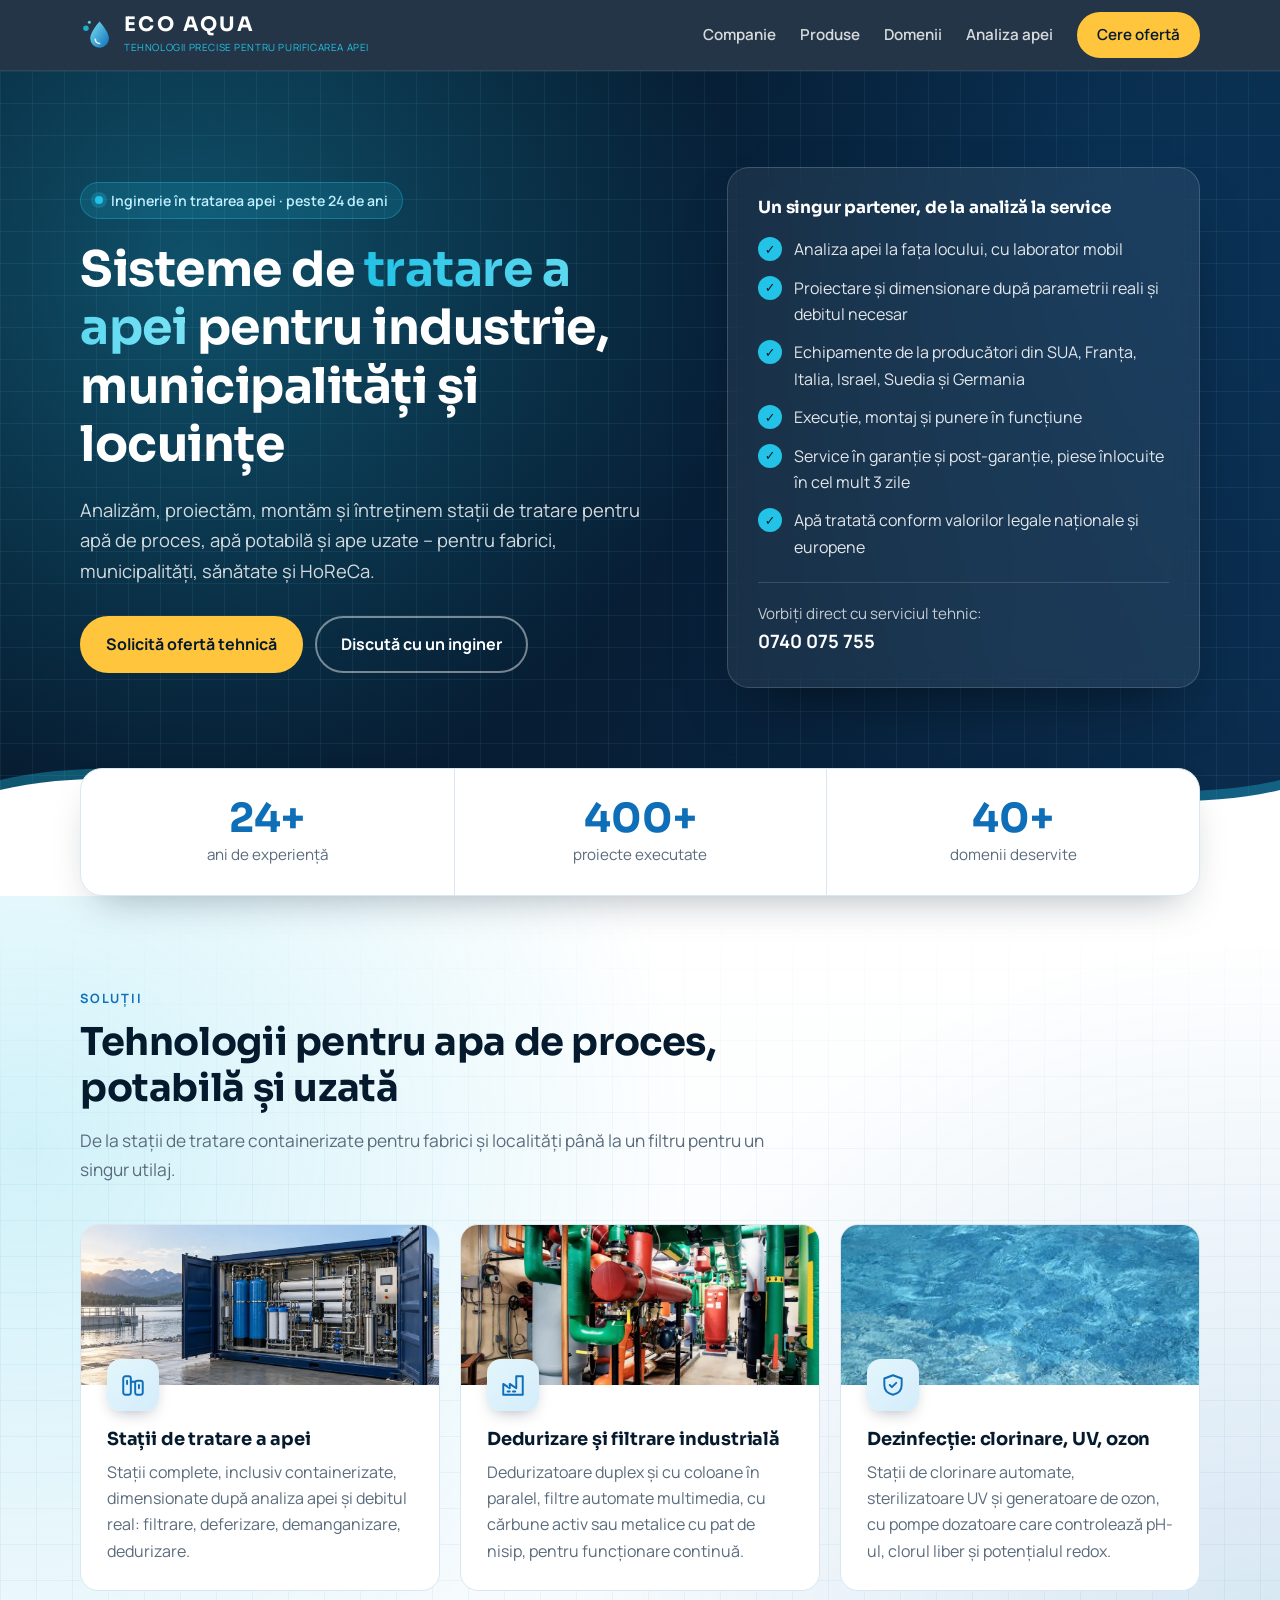
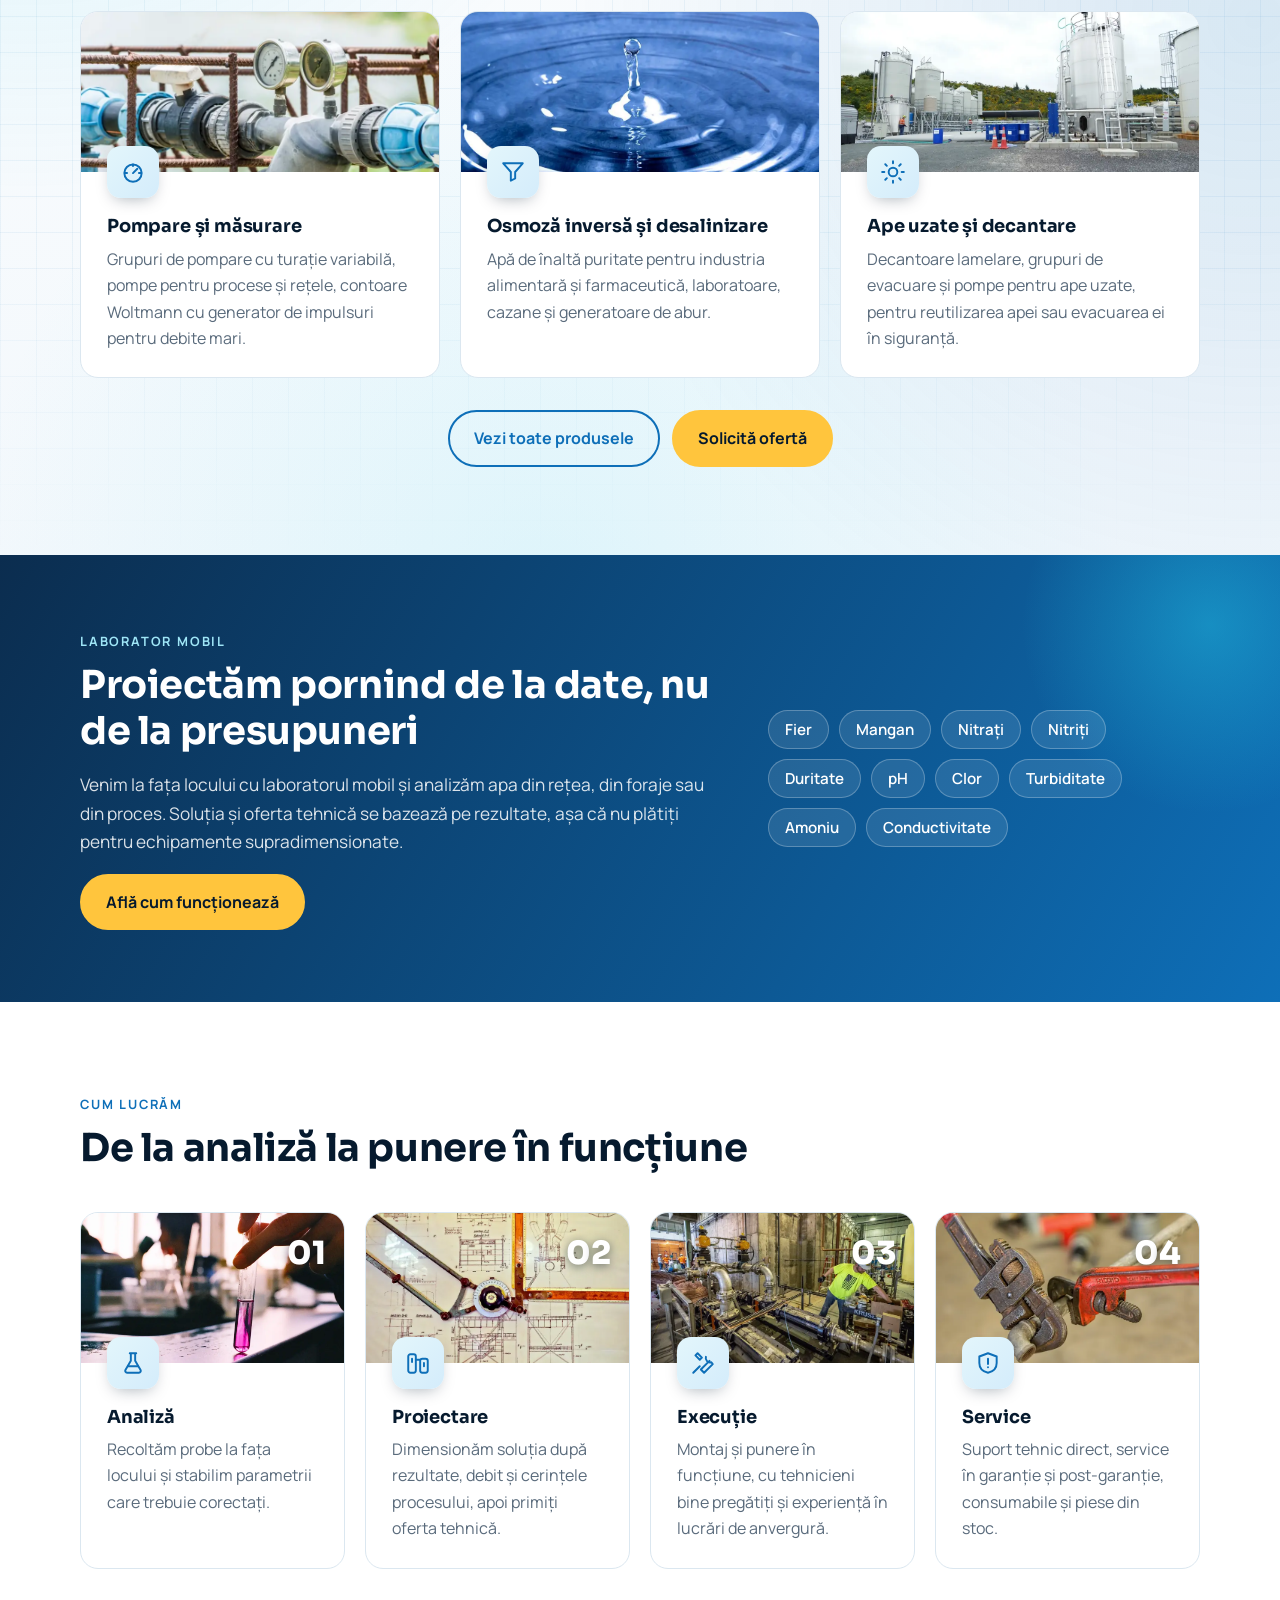
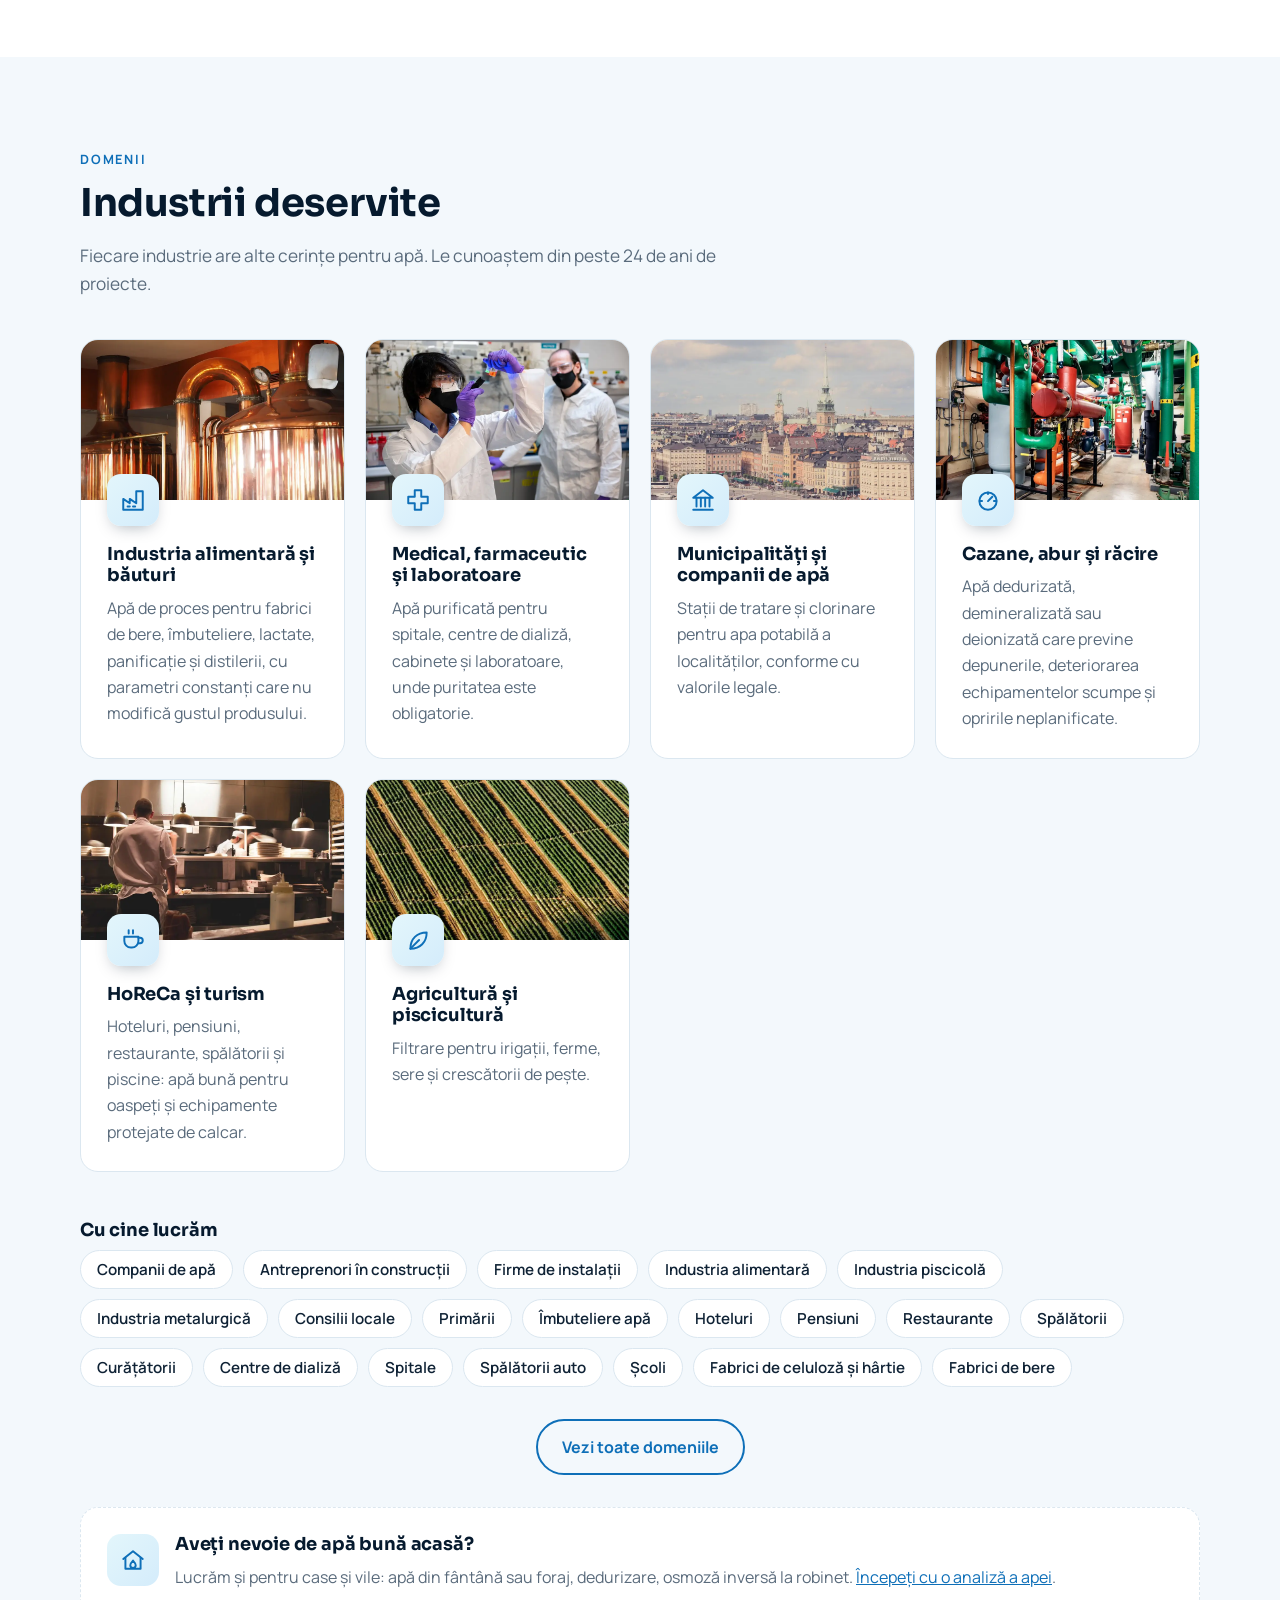
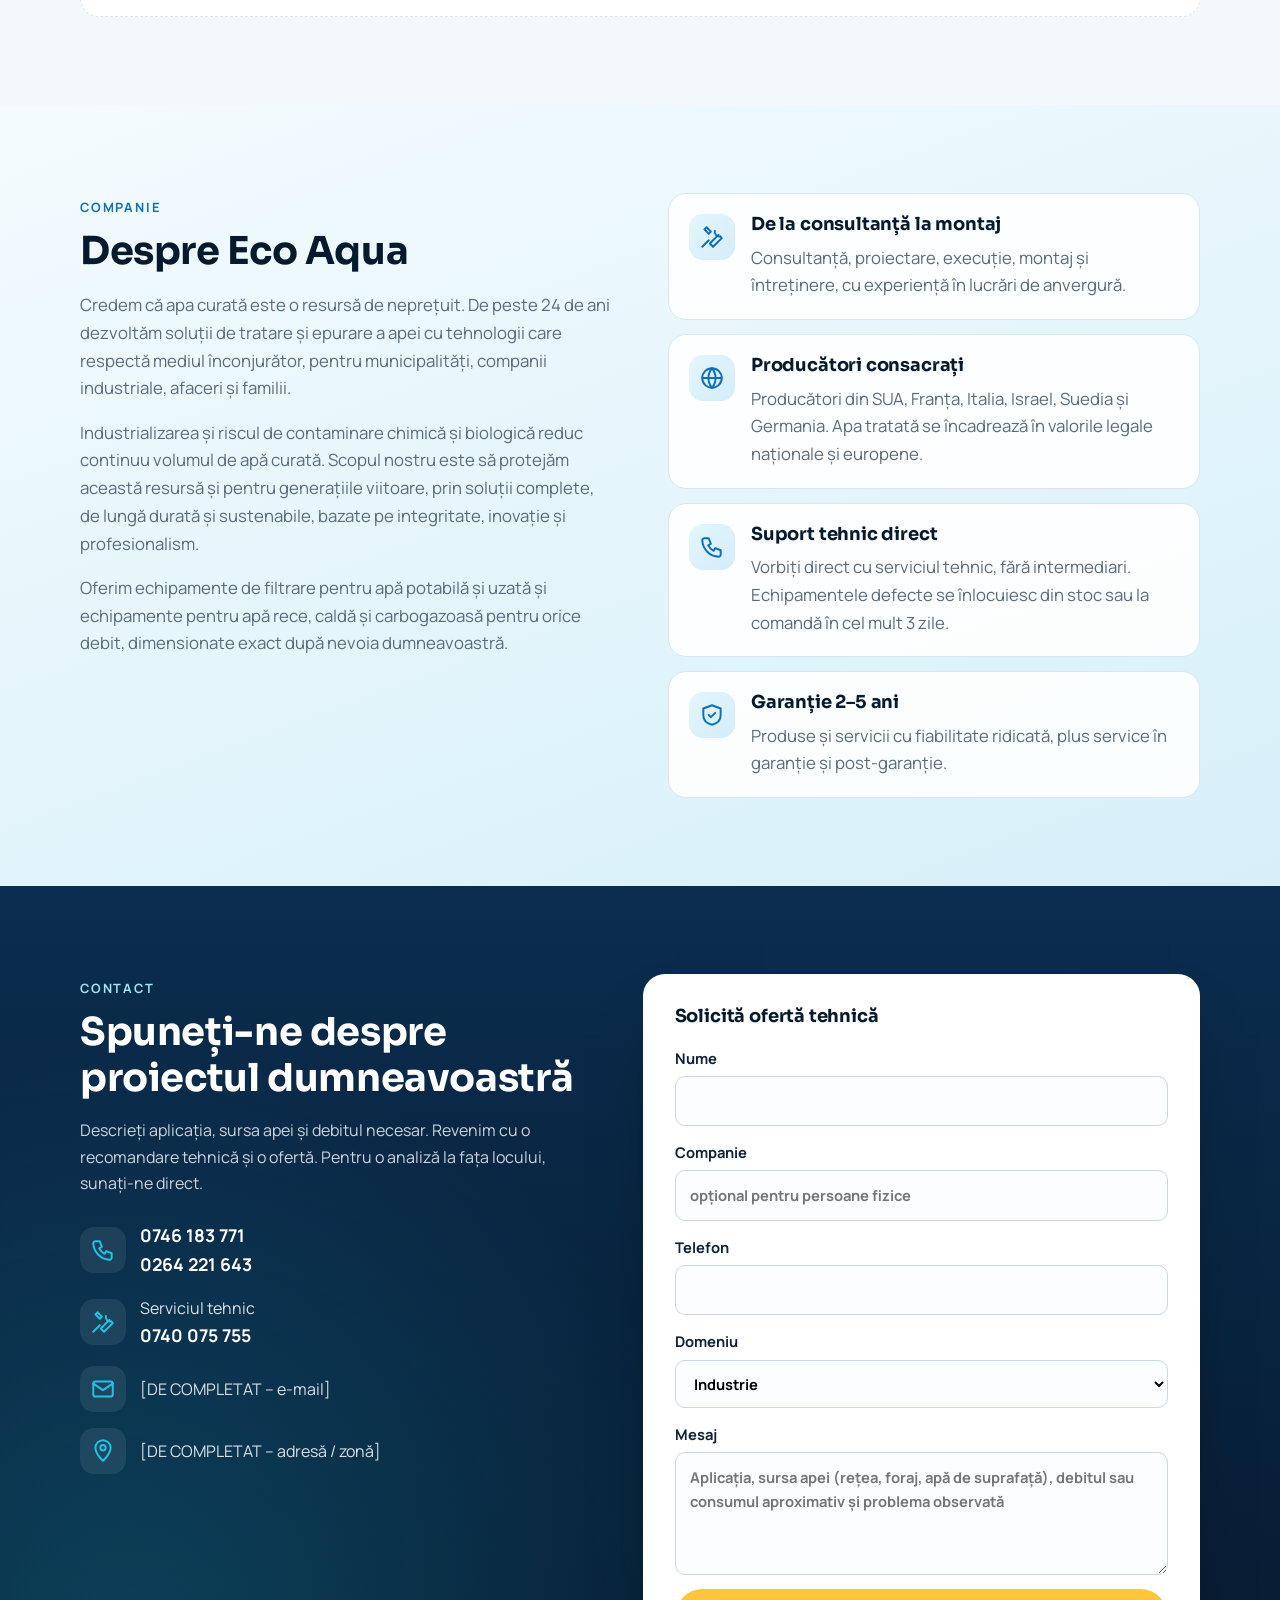
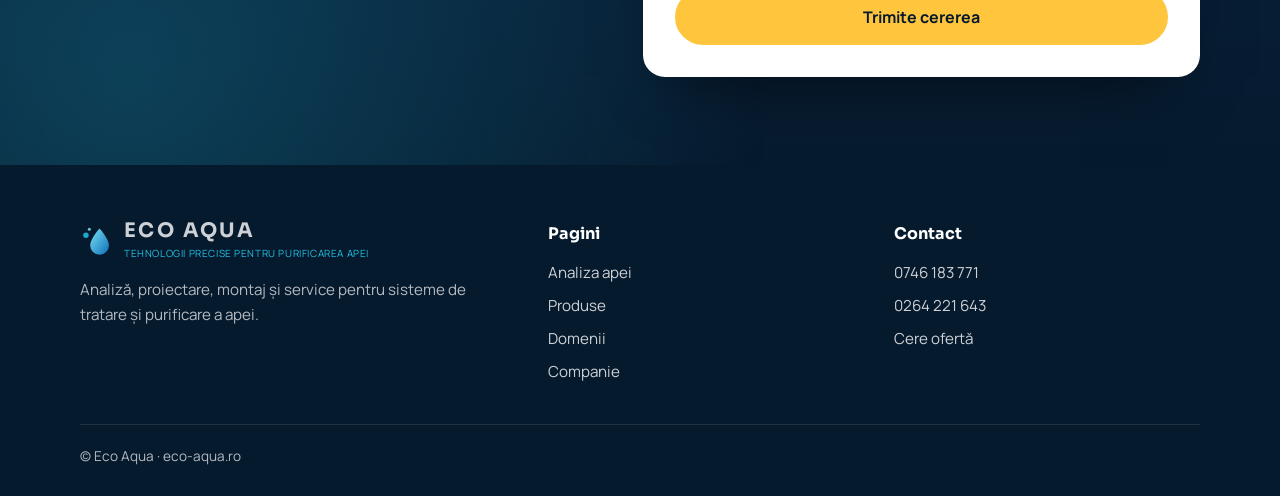
==== commit e00b871e: "Cifre-cheie: 24+ ani, 400+ proiecte executate, 40+ domenii Co-Authored-By: Claude Opus 5.5 <noreply@" ====
--- a/index.html
+++ b/index.html
@@ -92,9 +92,8 @@
   <div class="wrap stats">
     <div class="stats-grid">
       <div class="stat"><b>24+</b><span>ani de experiență</span></div>
-      <div class="stat"><b>130+</b><span>produse în catalog</span></div>
+      <div class="stat"><b>400+</b><span>proiecte executate</span></div>
       <div class="stat"><b>40+</b><span>domenii deservite</span></div>
-      <div class="stat"><b>2–5 ani</b><span>garanție</span></div>
     </div>
   </div>
 
--- a/style.css
+++ b/style.css
@@ -310,3 +310,18 @@
 .process .photo-card::before { z-index: 2; color: #fff; top: 14px; right: 18px; text-shadow: 0 2px 10px rgba(6, 26, 46, .55); }
 .process .photo-card .card-img { height: 150px; }
 .hero h1 { font-size: clamp(2rem, 4.2vw, 3.05rem); }
+/* Card lat „Decantoare lamelare metalice” (poză + schiță tehnică) */
+.decantor-card { grid-column: 1 / -1; display: grid; grid-template-columns: minmax(0, 1fr) minmax(0, 1.3fr); gap: 32px; align-items: center; }
+.decantor-media { display: grid; gap: 12px; }
+.decantor-foto { width: 100%; height: 220px; object-fit: cover; border-radius: 12px; }
+.decantor-schita { width: 100%; height: auto; background: #fff; border: 1px solid var(--line); border-radius: 12px; padding: 10px; }
+@media (max-width: 920px) { .decantor-card { grid-template-columns: 1fr; gap: 20px; } }
+/* Cifre-cheie: 3 valori (ani, proiecte, domenii) */
+.stats-grid { grid-template-columns: repeat(3, 1fr); }
+@media (max-width: 600px) {
+  .stats-grid { grid-template-columns: repeat(3, 1fr); }
+  .stat { padding: 20px 8px; }
+  .stat + .stat, .stat:nth-child(3) { border-left: 1px solid var(--line); }
+  .stat:nth-child(n+3) { border-top: 0; }
+  .stat span { font-size: .82rem; line-height: 1.35; display: block; }
+}
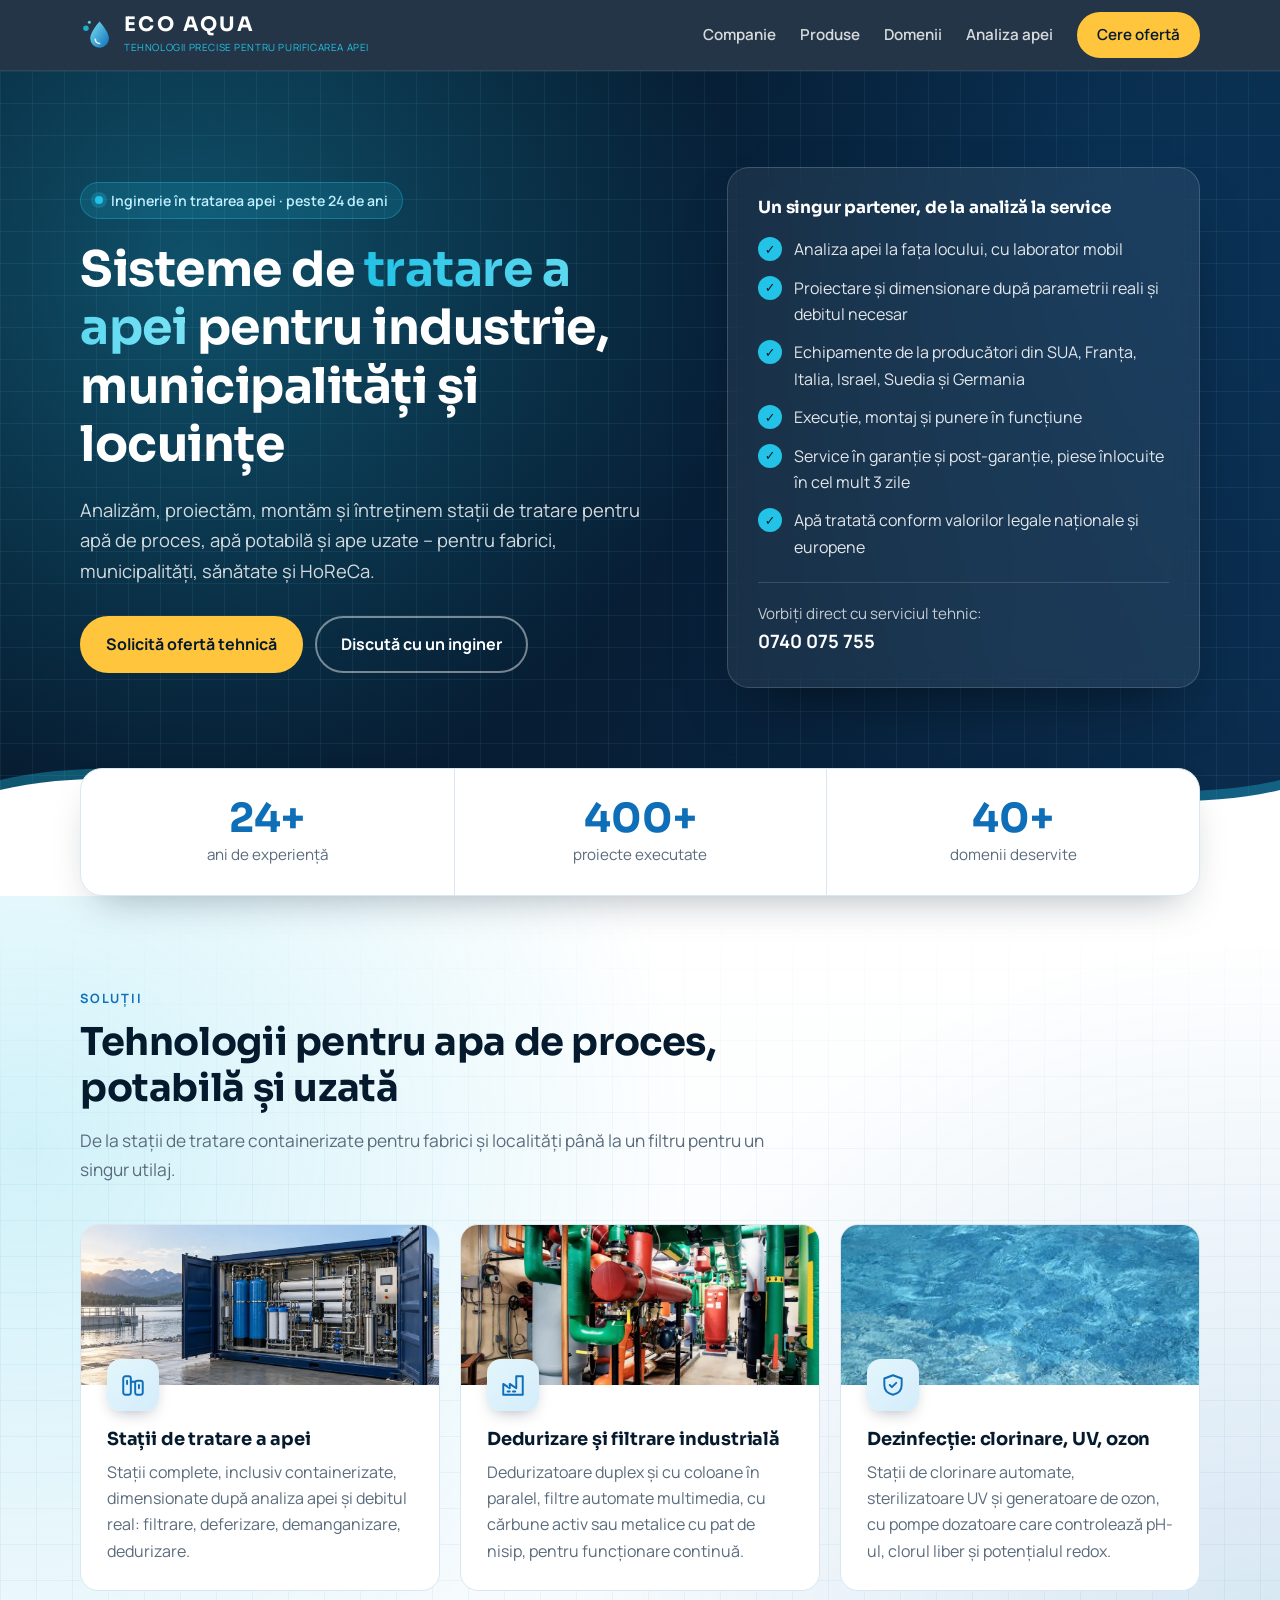
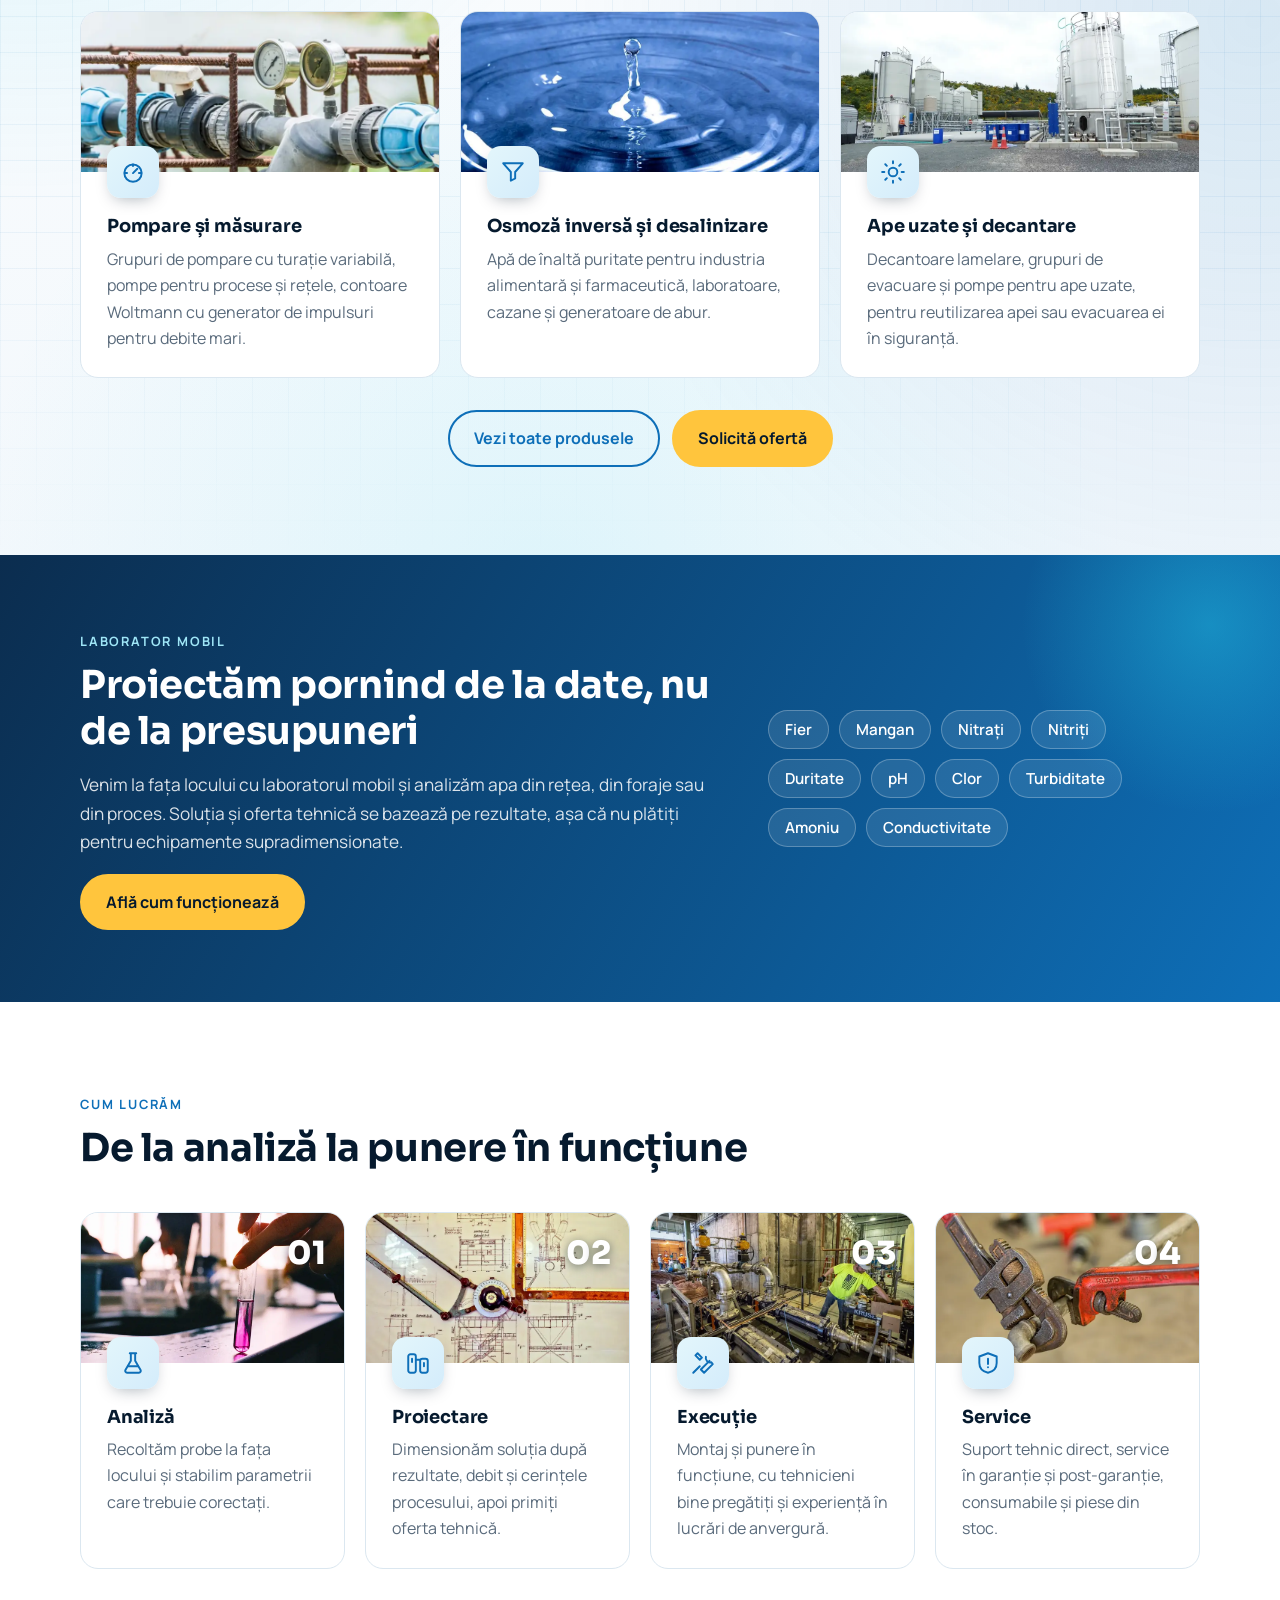
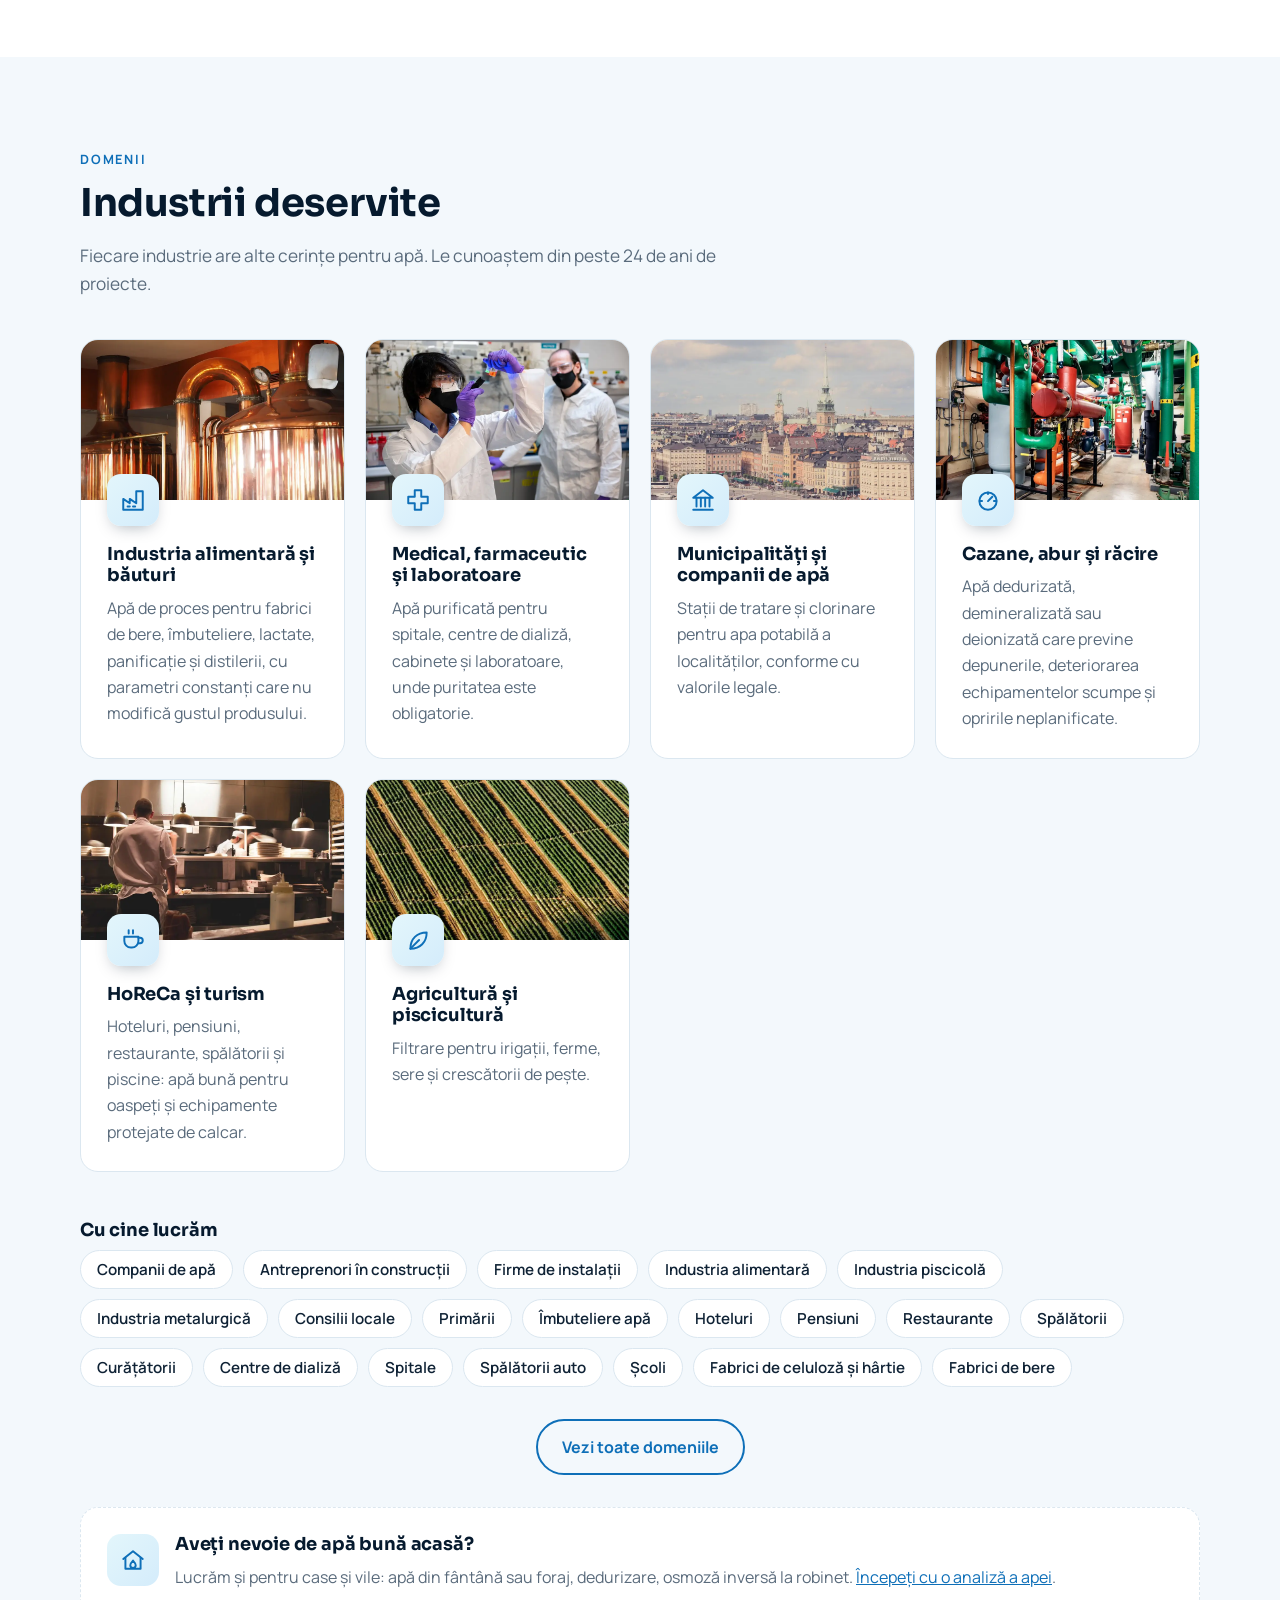
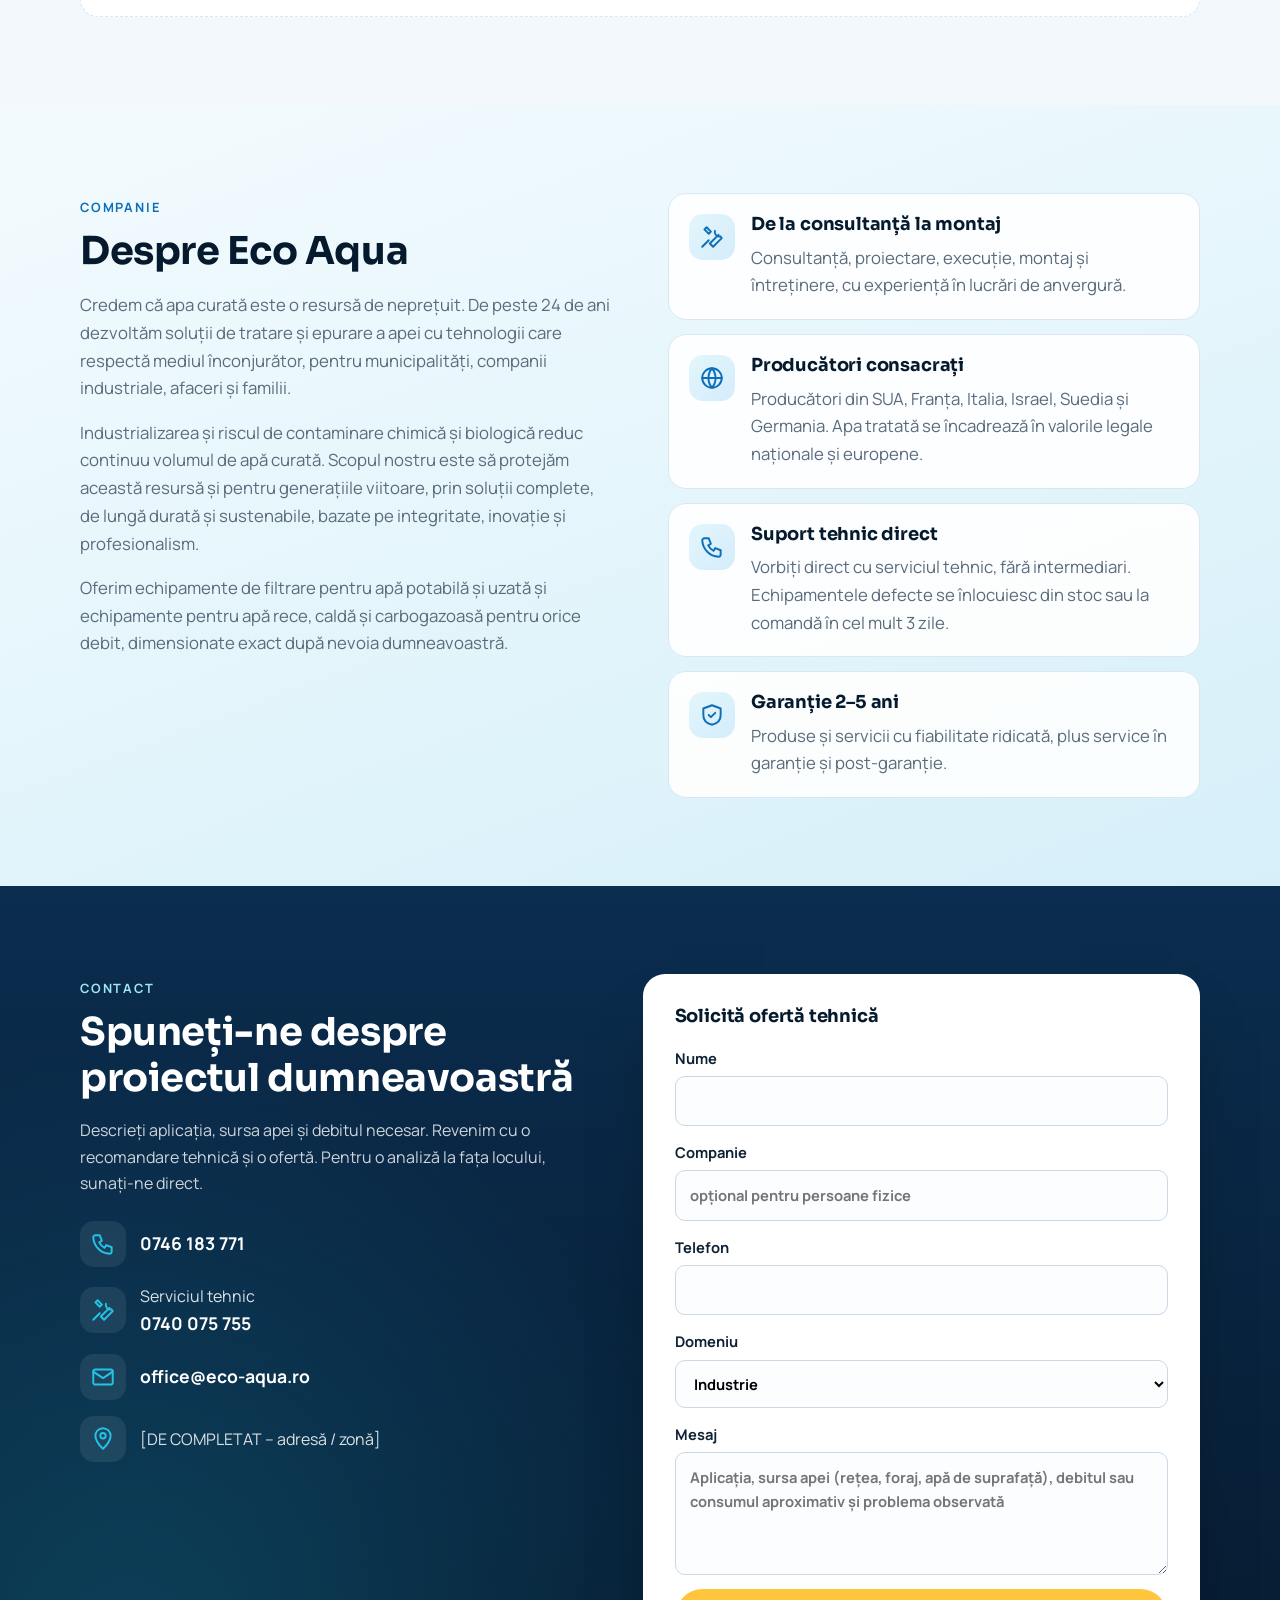
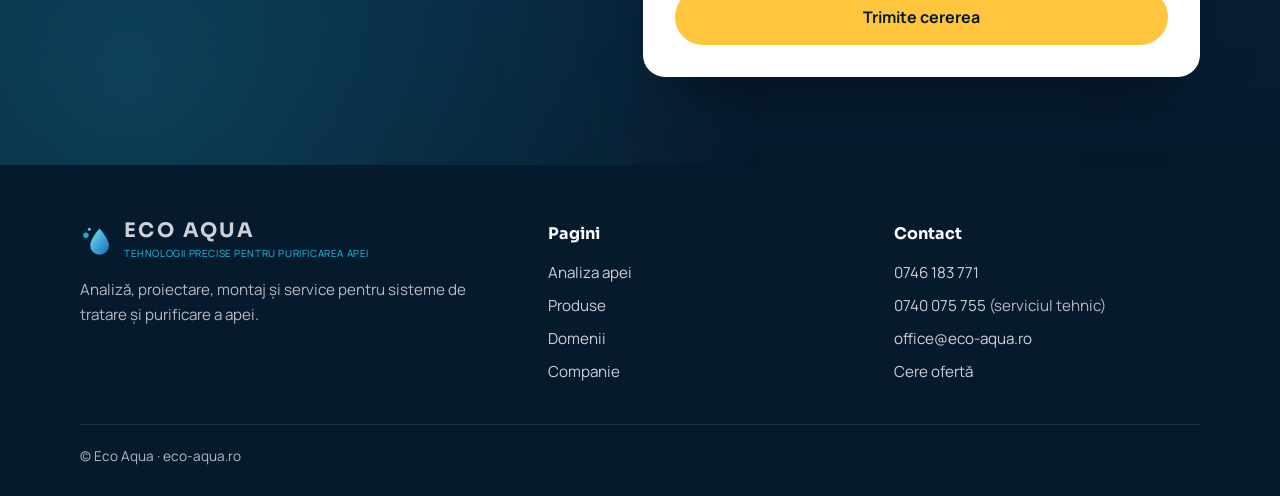
==== commit 425c5b83: "Contact: e-mail office@eco-aqua.ro, fără numărul fix Rămân 0746 183 771 și 0740 075 755 (serviciul t" ====
--- a/index.html
+++ b/index.html
@@ -4,7 +4,7 @@
   <meta charset="utf-8">
   <meta name="viewport" content="width=device-width, initial-scale=1">
   <title>Eco Aqua – Sisteme de tratare a apei pentru industrie, municipalități și locuințe</title>
-  <meta name="description" content="Eco Aqua – proiectare, execuție și service pentru stații de tratare a apei industriale, potabile și uzate: dedurizare, osmoză inversă, filtrare, dezinfecție UV, clorinare, ozonizare. Peste 24 de ani de experiență. Tel. 0264 221 643.">
+  <meta name="description" content="Eco Aqua – proiectare, execuție și service pentru stații de tratare a apei industriale, potabile și uzate: dedurizare, osmoză inversă, filtrare, dezinfecție UV, clorinare, ozonizare. Peste 24 de ani de experiență. Tel. 0746 183 771.">
   <link rel="preconnect" href="https://fonts.googleapis.com">
   <link rel="preconnect" href="https://fonts.gstatic.com" crossorigin>
   <link href="https://fonts.googleapis.com/css2?family=Manrope:wght@400;600;700;800&family=Sora:wght@600;700;800&display=swap" rel="stylesheet">
@@ -214,9 +214,9 @@
         <h2>Spuneți-ne despre proiectul dumneavoastră</h2>
         <p style="color:rgba(255,255,255,.8)">Descrieți aplicația, sursa apei și debitul necesar. Revenim cu o recomandare tehnică și o ofertă. Pentru o analiză la fața locului, sunați-ne direct.</p>
         <ul class="contact-list">
-          <li><span class="ico"><svg><use href="#i-tel"/></svg></span><span><a href="tel:+40746183771">0746 183 771</a><br><a href="tel:+40264221643">0264 221 643</a></span></li>
+          <li><span class="ico"><svg><use href="#i-tel"/></svg></span><span><a href="tel:+40746183771">0746 183 771</a></span></li>
           <li><span class="ico"><svg><use href="#i-unelte"/></svg></span><span>Serviciul tehnic<br><a href="tel:+40740075755">0740 075 755</a></span></li>
-          <li><span class="ico"><svg><use href="#i-mail"/></svg></span><span>[DE COMPLETAT – e-mail]</span></li>
+          <li><span class="ico"><svg><use href="#i-mail"/></svg></span><span><a href="mailto:office@eco-aqua.ro">office@eco-aqua.ro</a></span></li>
           <li><span class="ico"><svg><use href="#i-pin"/></svg></span><span>[DE COMPLETAT – adresă / zonă]</span></li>
         </ul>
       </div>
@@ -255,7 +255,7 @@
         </div>
         <div>
           <h4>Contact</h4>
-          <ul><li><a href="tel:+40746183771">0746 183 771</a></li><li><a href="tel:+40264221643">0264 221 643</a></li><li><a href="index.html#contact">Cere ofertă</a></li></ul>
+          <ul><li><a href="tel:+40746183771">0746 183 771</a></li><li><a href="tel:+40740075755">0740 075 755</a> (serviciul tehnic)</li><li><a href="mailto:office@eco-aqua.ro">office@eco-aqua.ro</a></li><li><a href="index.html#contact">Cere ofertă</a></li></ul>
         </div>
       </div>
       <div class="copy">© Eco Aqua · eco-aqua.ro</div>
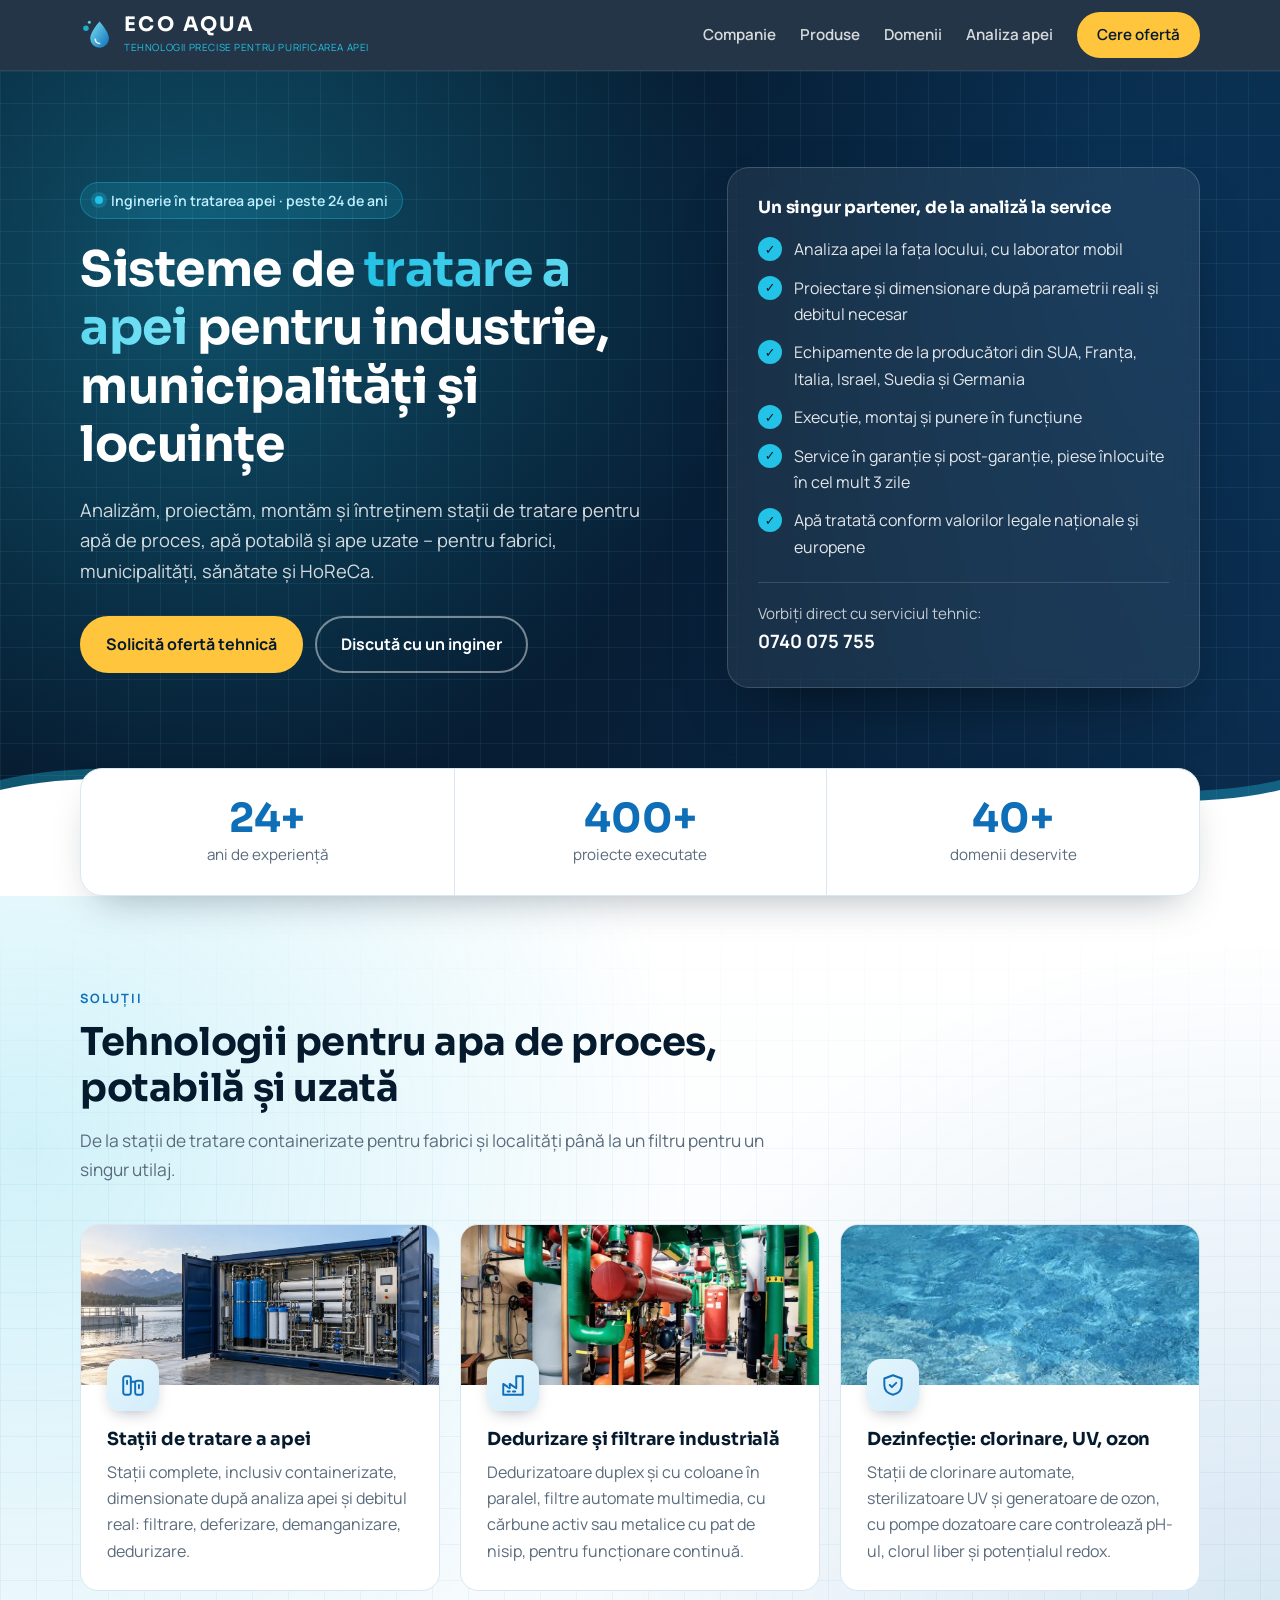
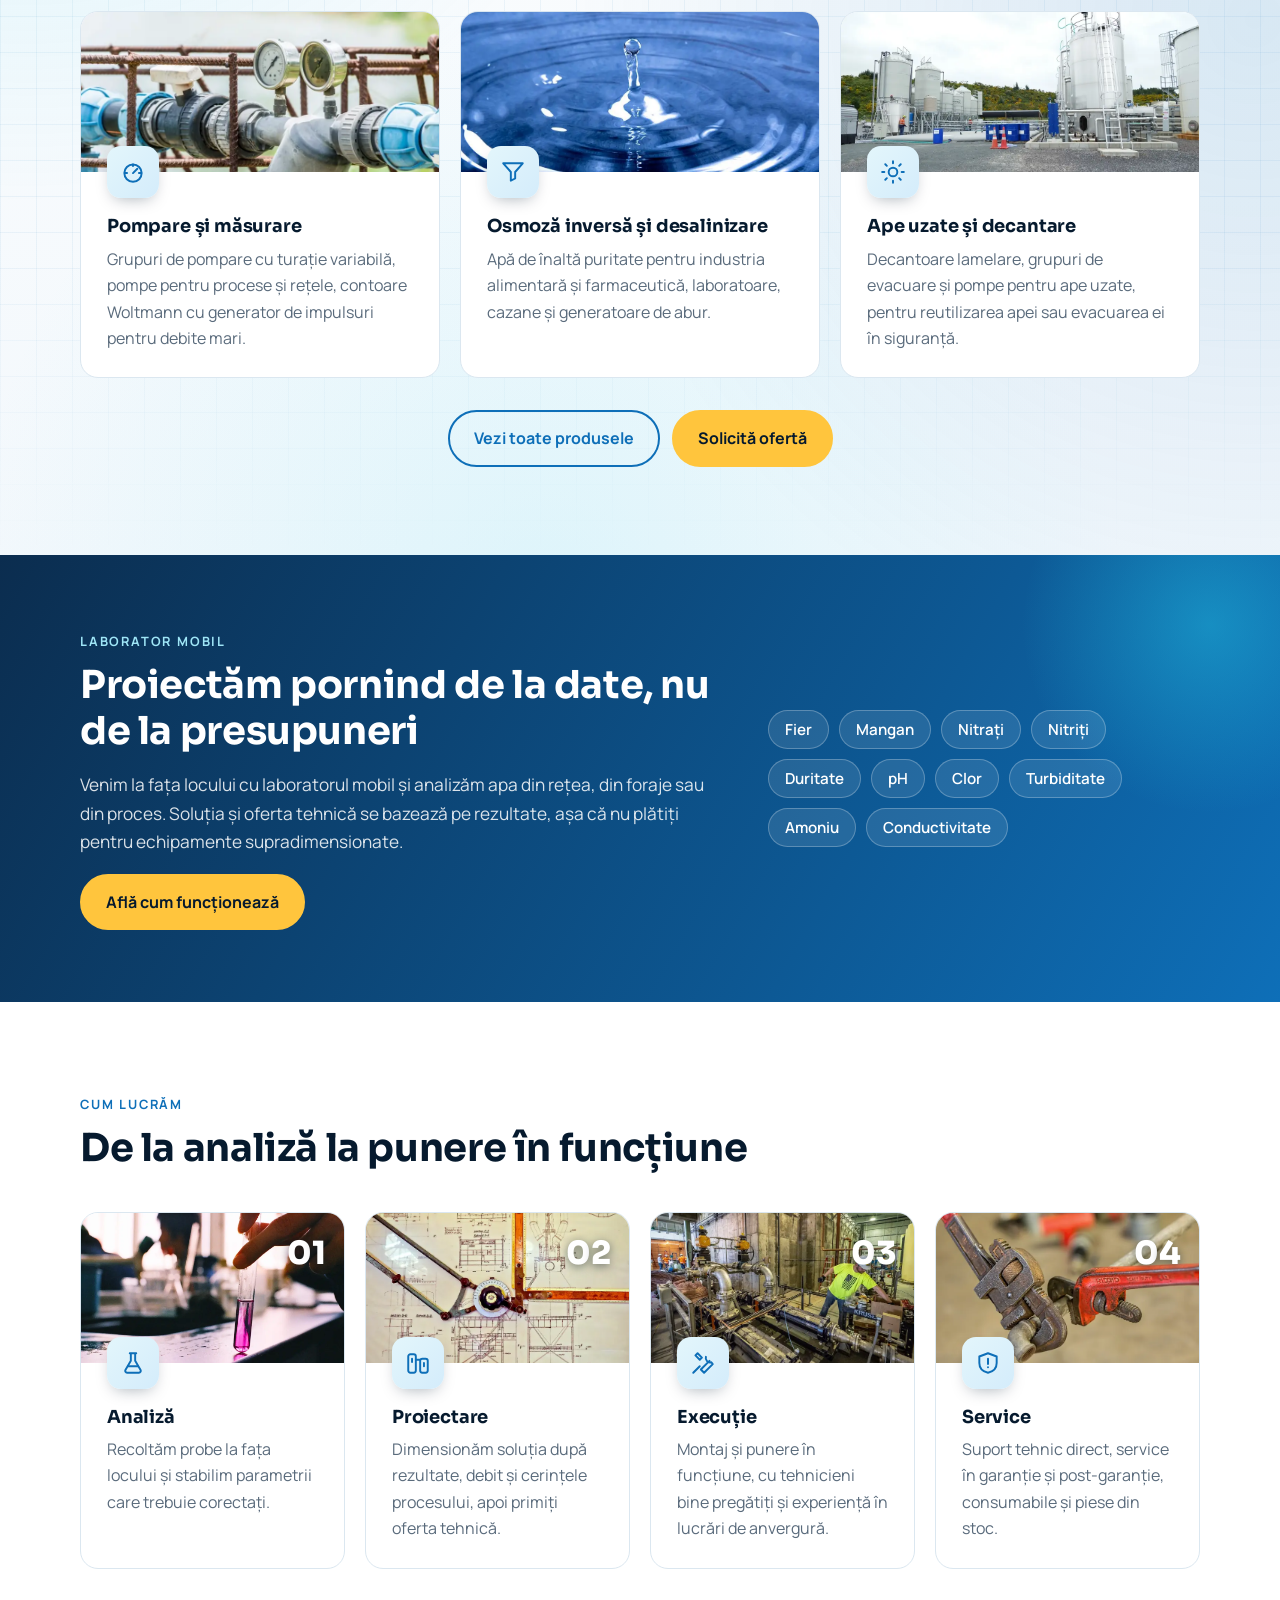
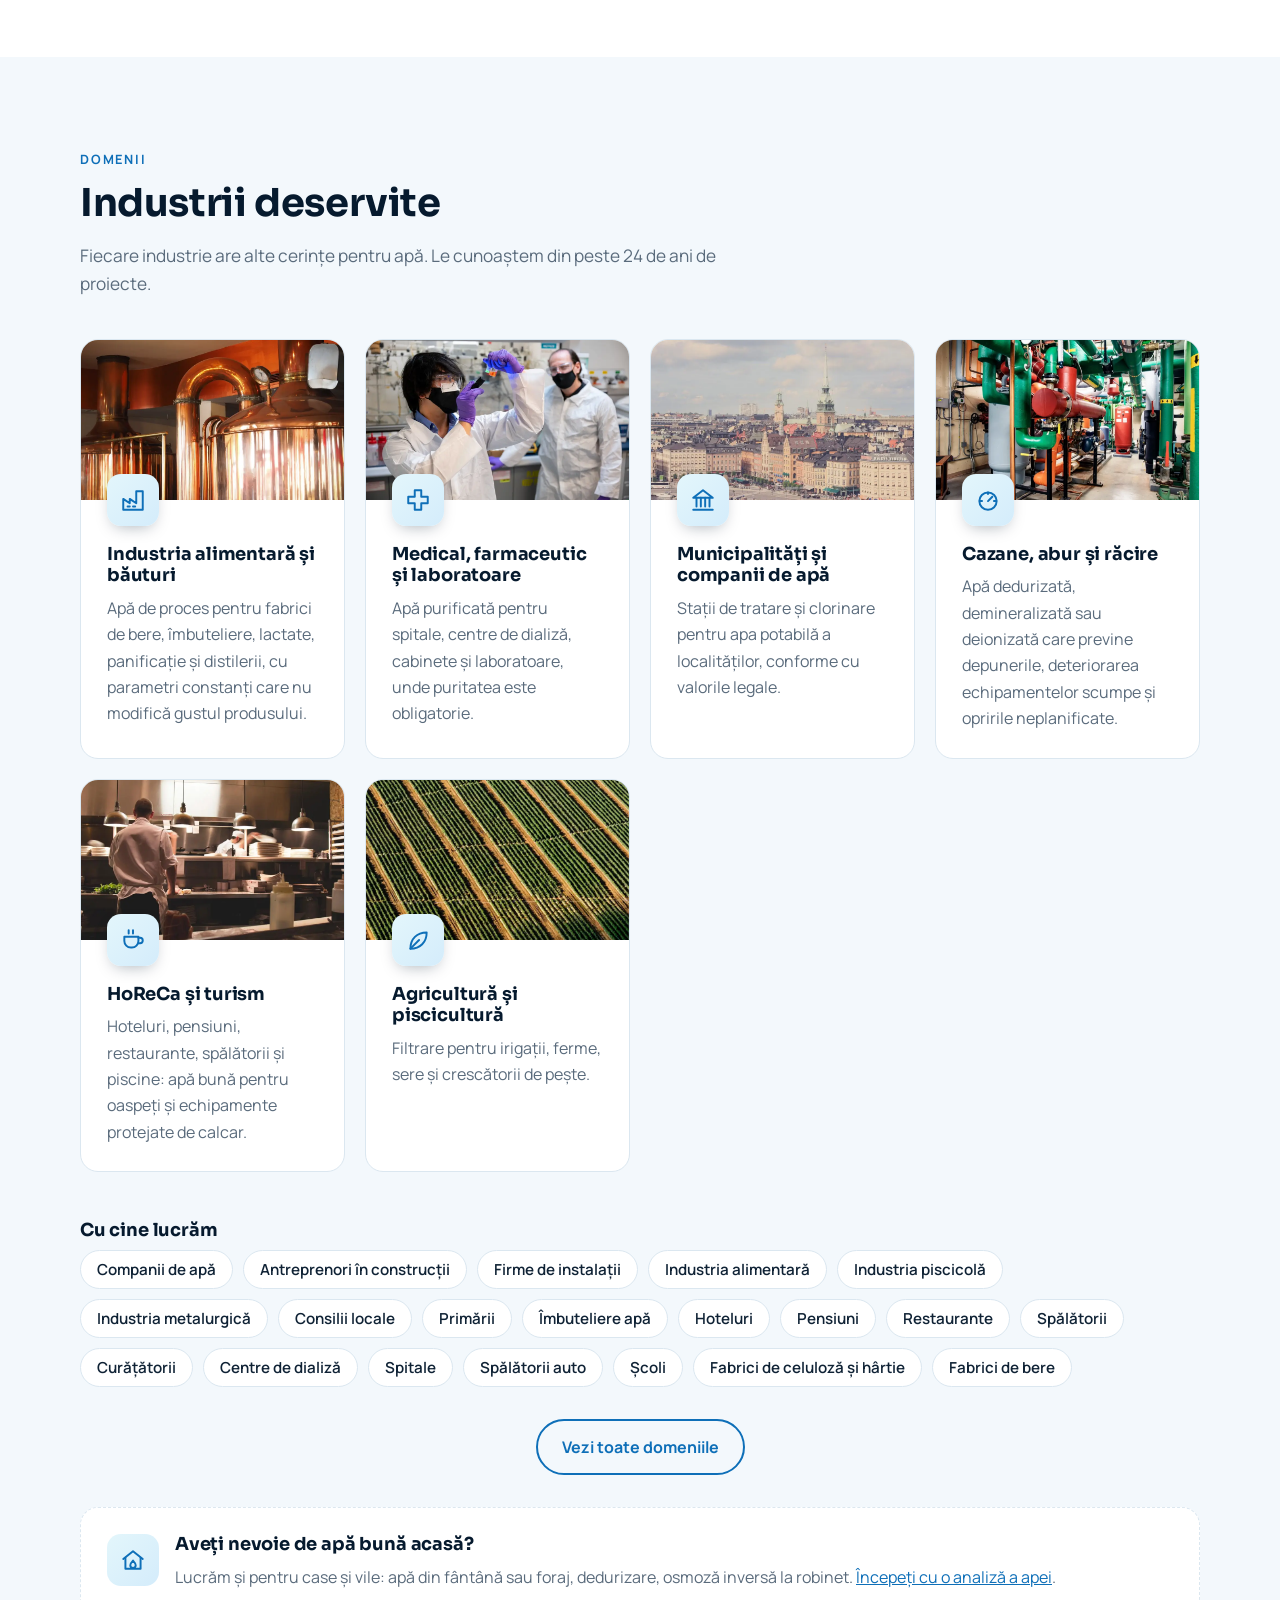
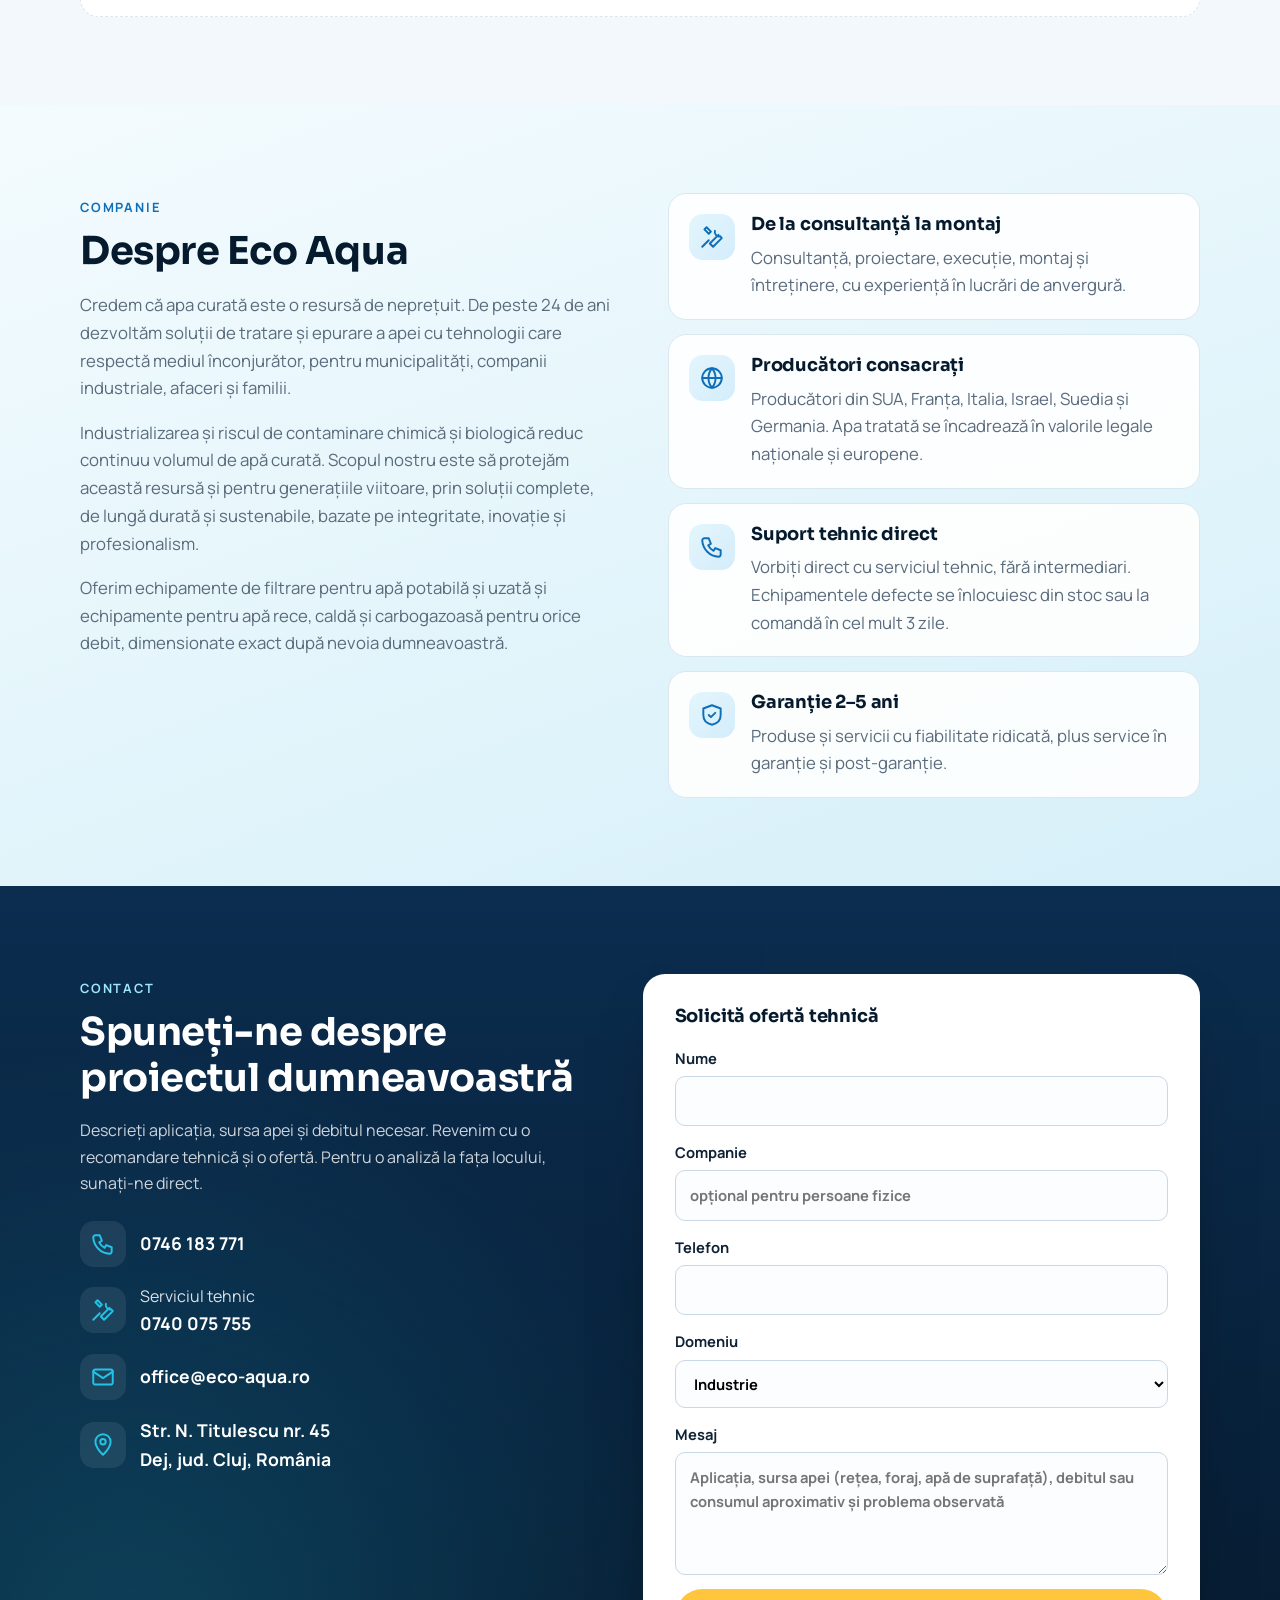
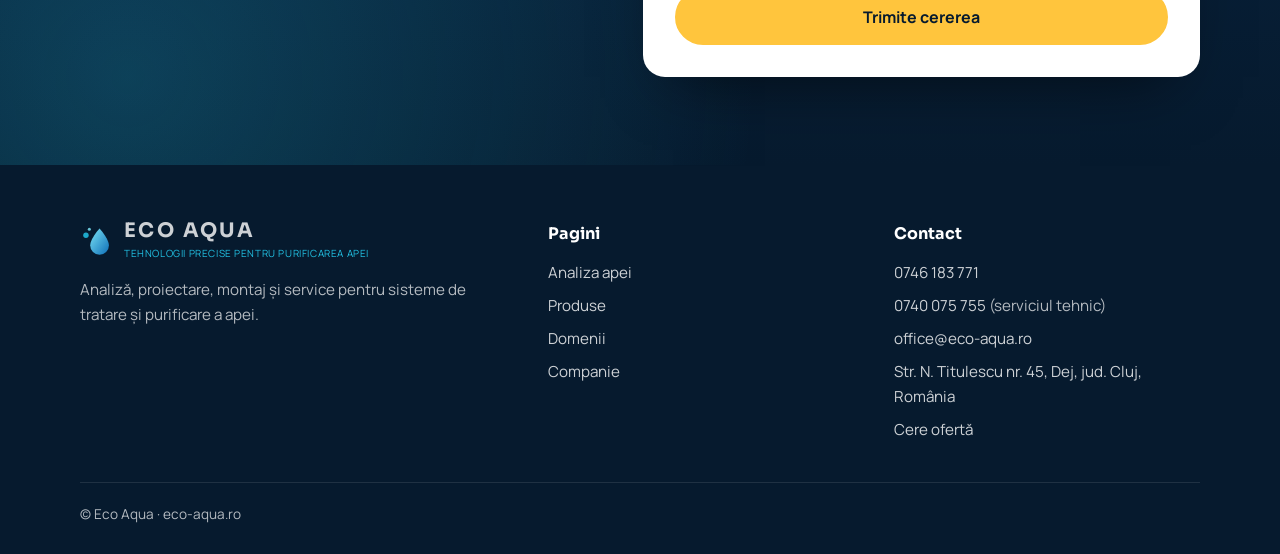
==== commit 11031c61: "Adresa: Str. N. Titulescu nr. 45, Dej, jud. Cluj În secțiunea Contact și în subsolul tuturor paginil" ====
--- a/index.html
+++ b/index.html
@@ -217,7 +217,7 @@
           <li><span class="ico"><svg><use href="#i-tel"/></svg></span><span><a href="tel:+40746183771">0746 183 771</a></span></li>
           <li><span class="ico"><svg><use href="#i-unelte"/></svg></span><span>Serviciul tehnic<br><a href="tel:+40740075755">0740 075 755</a></span></li>
           <li><span class="ico"><svg><use href="#i-mail"/></svg></span><span><a href="mailto:office@eco-aqua.ro">office@eco-aqua.ro</a></span></li>
-          <li><span class="ico"><svg><use href="#i-pin"/></svg></span><span>[DE COMPLETAT – adresă / zonă]</span></li>
+          <li><span class="ico"><svg><use href="#i-pin"/></svg></span><span><a href="https://www.google.com/maps/search/?api=1&amp;query=Strada+Nicolae+Titulescu+45%2C+Dej%2C+Cluj%2C+Rom%C3%A2nia" target="_blank" rel="noopener">Str. N. Titulescu nr. 45<br>Dej, jud. Cluj, România</a></span></li>
         </ul>
       </div>
       <div class="form-card">
@@ -255,7 +255,7 @@
         </div>
         <div>
           <h4>Contact</h4>
-          <ul><li><a href="tel:+40746183771">0746 183 771</a></li><li><a href="tel:+40740075755">0740 075 755</a> (serviciul tehnic)</li><li><a href="mailto:office@eco-aqua.ro">office@eco-aqua.ro</a></li><li><a href="index.html#contact">Cere ofertă</a></li></ul>
+          <ul><li><a href="tel:+40746183771">0746 183 771</a></li><li><a href="tel:+40740075755">0740 075 755</a> (serviciul tehnic)</li><li><a href="mailto:office@eco-aqua.ro">office@eco-aqua.ro</a></li><li><a href="https://www.google.com/maps/search/?api=1&amp;query=Strada+Nicolae+Titulescu+45%2C+Dej%2C+Cluj%2C+Rom%C3%A2nia" target="_blank" rel="noopener">Str. N. Titulescu nr. 45, Dej, jud. Cluj, România</a></li><li><a href="index.html#contact">Cere ofertă</a></li></ul>
         </div>
       </div>
       <div class="copy">© Eco Aqua · eco-aqua.ro</div>
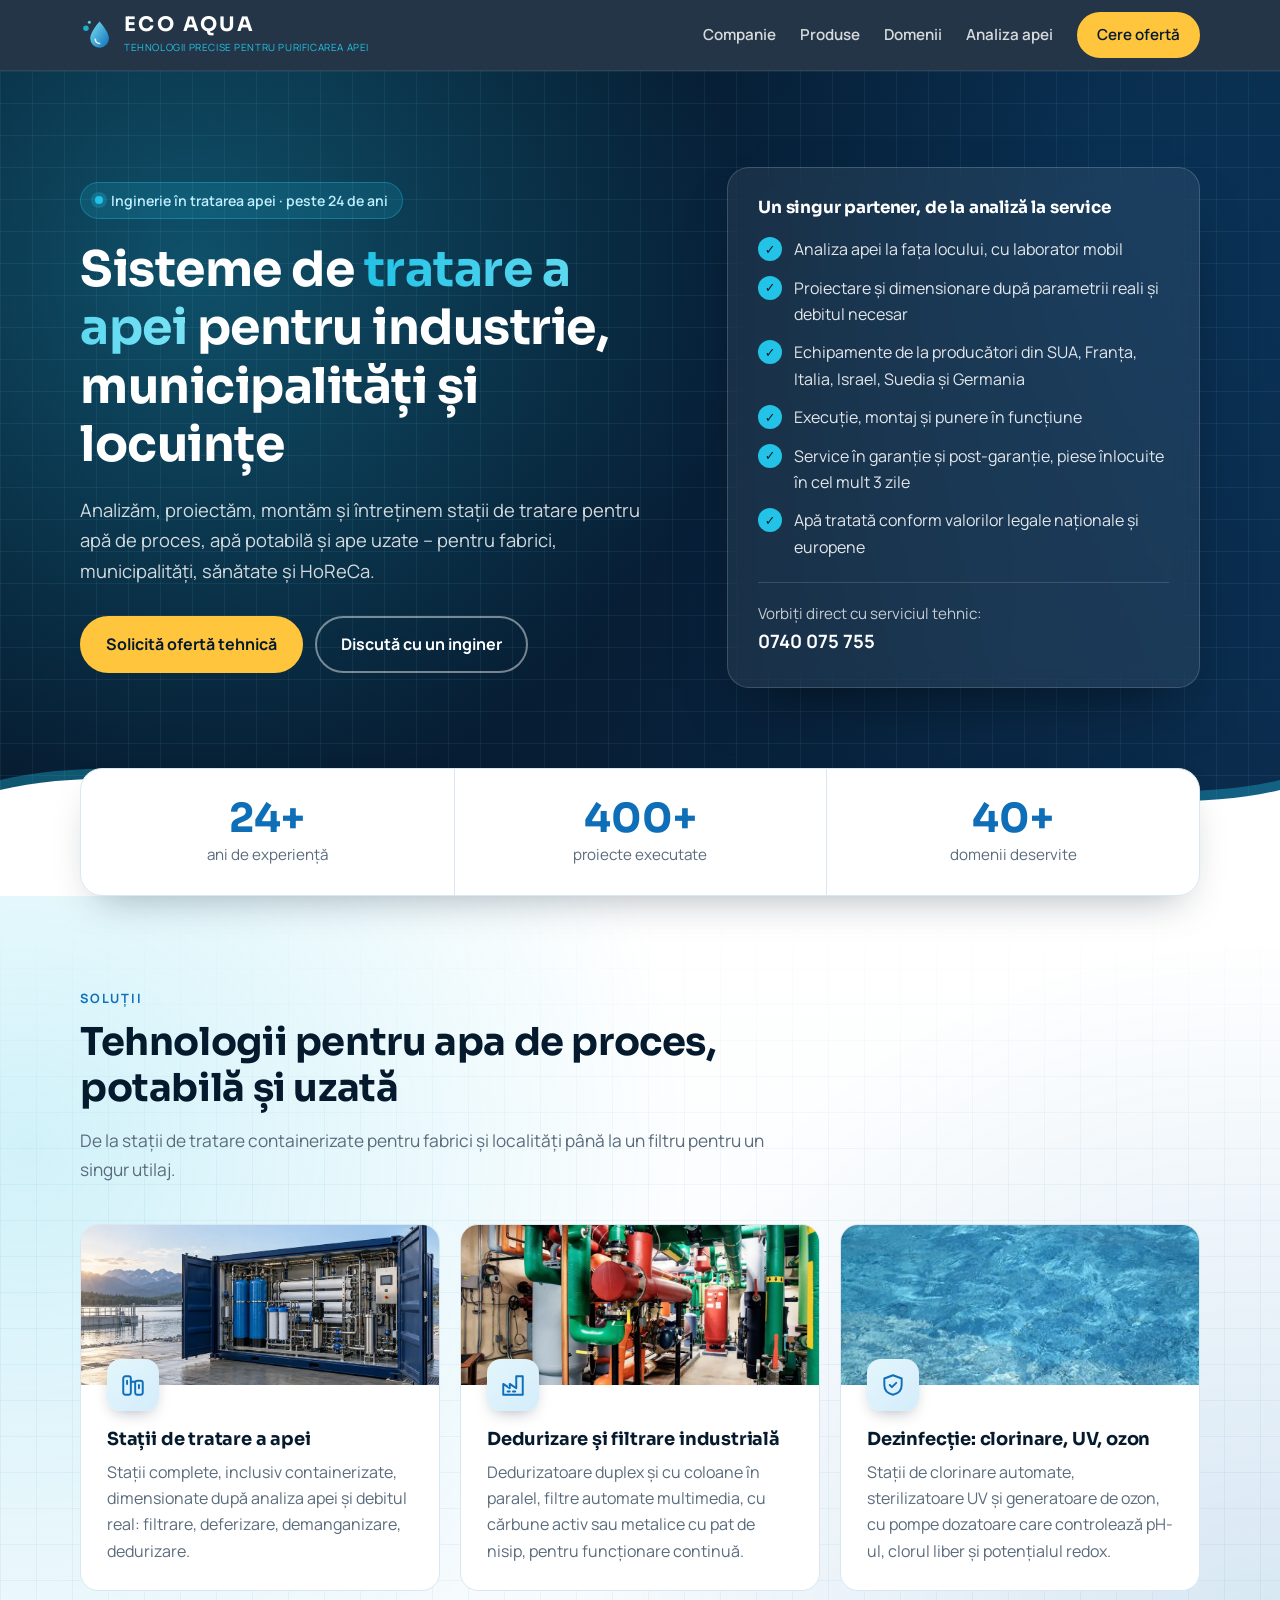
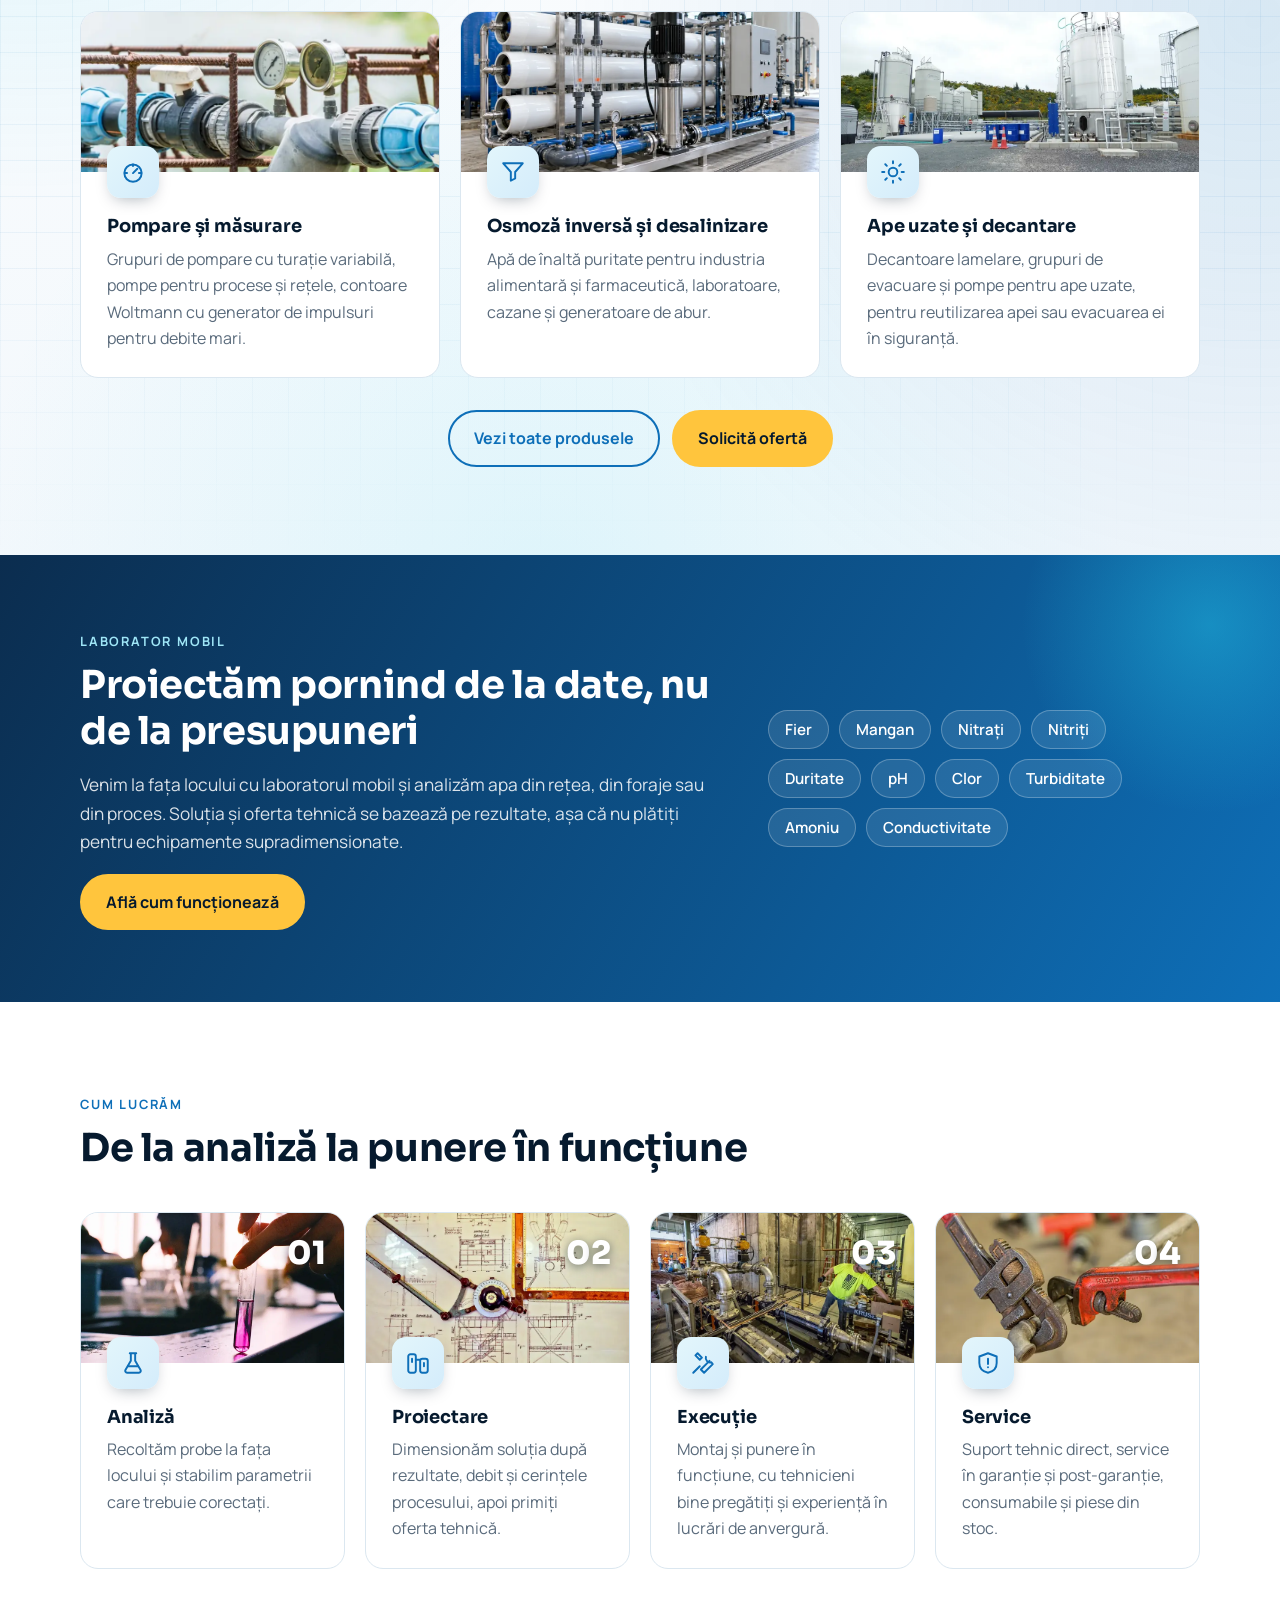
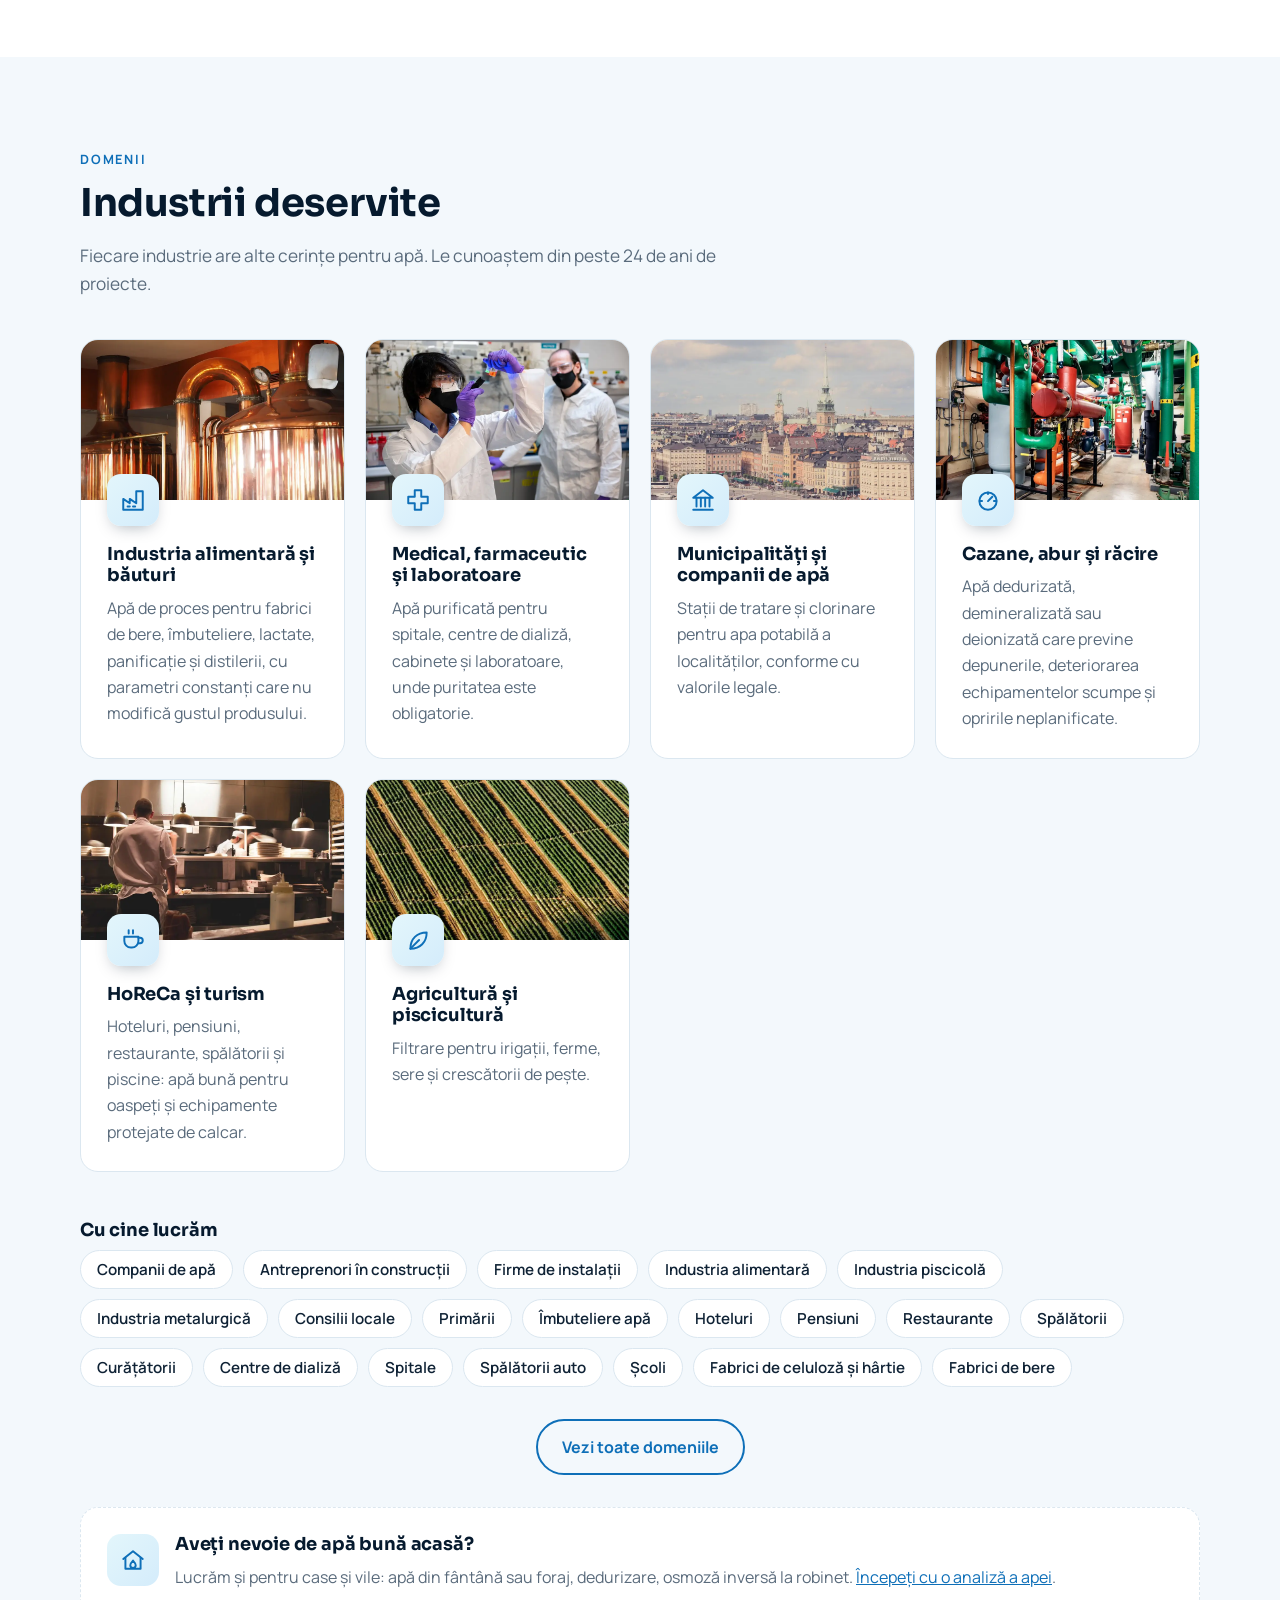
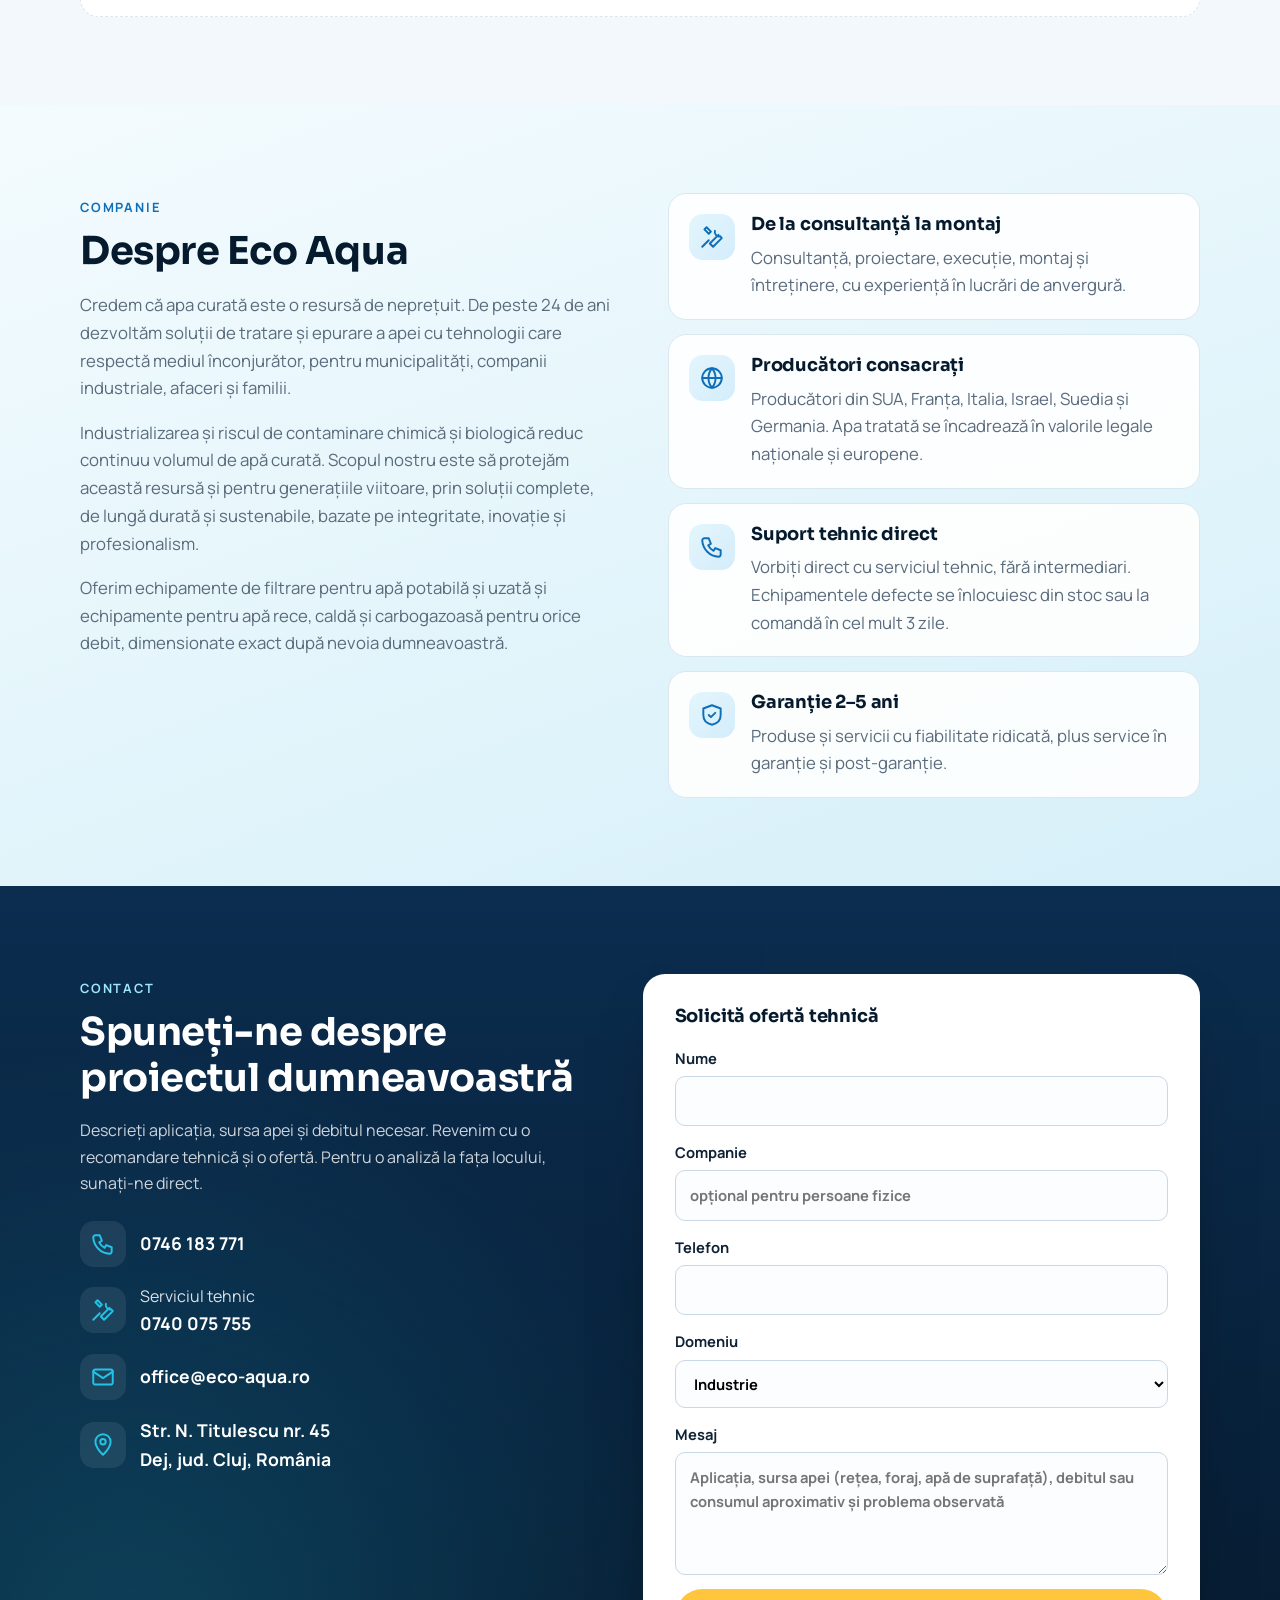
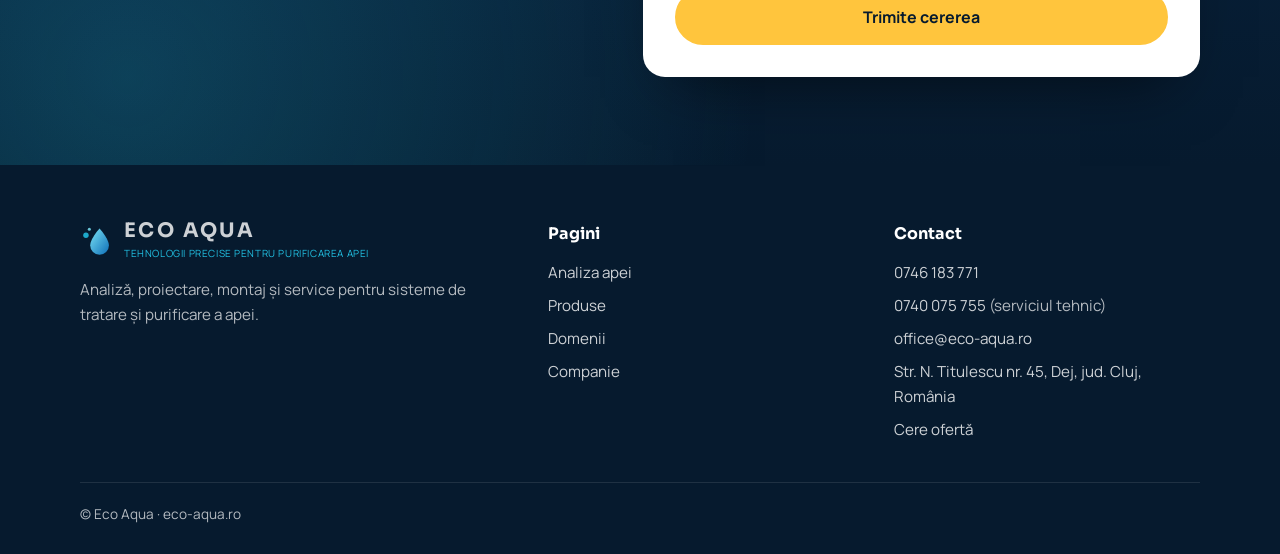
==== commit 54ae59fd: "Poza clientului la cardul Osmoză inversă și desalinizare Co-Authored-By: Claude Opus 5.5 <noreply@an" ====
--- a/index.html
+++ b/index.html
@@ -114,7 +114,7 @@
       <article class="card photo-card"><img class="card-img" src="img/domenii/camera-cazane.webp" alt="Cameră tehnică cu conducte și echipamente industriale" width="1000" height="686" loading="lazy"><div class="ico"><svg><use href="#i-fabrica"/></svg></div><h3>Dedurizare și filtrare industrială</h3><p>Dedurizatoare duplex și cu coloane în paralel, filtre automate multimedia, cu cărbune activ sau metalice cu pat de nisip, pentru funcționare continuă.</p></article>
       <article class="card photo-card"><img class="card-img" src="img/solutii/apa-dezinfectata.webp" alt="Apă limpede, dezinfectată" width="747" height="560" loading="lazy"><div class="ico"><svg><use href="#i-scut"/></svg></div><h3>Dezinfecție: clorinare, UV, ozon</h3><p>Stații de clorinare automate, sterilizatoare UV și generatoare de ozon, cu pompe dozatoare care controlează pH-ul, clorul liber și potențialul redox.</p></article>
       <article class="card photo-card"><img class="card-img" src="img/solutii/pompare-masurare.webp" alt="Conducte cu manometre pentru pompare și măsurare" width="800" height="532" loading="lazy"><div class="ico"><svg><use href="#i-pompa"/></svg></div><h3>Pompare și măsurare</h3><p>Grupuri de pompare cu turație variabilă, pompe pentru procese și rețele, contoare Woltmann cu generator de impulsuri pentru debite mari.</p></article>
-      <article class="card photo-card"><img class="card-img" src="img/fundal/picatura-apa.webp" alt="Picătură de apă pură" width="960" height="600" loading="lazy"><div class="ico"><svg><use href="#i-filtru"/></svg></div><h3>Osmoză inversă și desalinizare</h3><p>Apă de înaltă puritate pentru industria alimentară și farmaceutică, laboratoare, cazane și generatoare de abur.</p></article>
+      <article class="card photo-card"><img class="card-img" src="img/produse/osmoza-industriala.webp" alt="Instalație industrială de osmoză inversă, cu membrane, pompă și tablou de comandă" width="900" height="507" loading="lazy"><div class="ico"><svg><use href="#i-filtru"/></svg></div><h3>Osmoză inversă și desalinizare</h3><p>Apă de înaltă puritate pentru industria alimentară și farmaceutică, laboratoare, cazane și generatoare de abur.</p></article>
       <article class="card photo-card"><img class="card-img" src="img/fundal/statie-tratare-apa.webp" alt="Stație de tratare cu rezervoare" width="1024" height="683" loading="lazy"><div class="ico"><svg><use href="#i-uv"/></svg></div><h3>Ape uzate și decantare</h3><p>Decantoare lamelare, grupuri de evacuare și pompe pentru ape uzate, pentru reutilizarea apei sau evacuarea ei în siguranță.</p></article>
     </div>
     <div class="center btns" style="justify-content:center"><a href="produse.html" class="btn ghost-dark">Vezi toate produsele</a><a href="#contact" class="btn">Solicită ofertă</a></div>
--- a/style.css
+++ b/style.css
@@ -325,3 +325,11 @@
   .stat:nth-child(n+3) { border-top: 0; }
   .stat span { font-size: .82rem; line-height: 1.35; display: block; }
 }
+/* Căsuța cu numărul de telefon (doar pe calculator, la clic pe un număr) */
+.call-toast { position: fixed; left: 50%; bottom: 28px; z-index: 100; transform: translate(-50%, 20px); opacity: 0; pointer-events: none;
+  display: grid; justify-items: center; gap: 2px; padding: 16px 28px; border-radius: 16px; background: var(--navy); color: #fff;
+  box-shadow: 0 20px 50px -15px rgba(0, 0, 0, .55); border: 1px solid rgba(34, 195, 230, .4); transition: opacity .25s, transform .25s; }
+.call-toast.show { opacity: 1; transform: translate(-50%, 0); }
+.call-toast span { font-size: .9rem; color: rgba(255, 255, 255, .75); }
+.call-toast strong { font-family: "Sora", sans-serif; font-size: 1.6rem; letter-spacing: .02em; }
+.call-toast small { color: var(--aqua); font-size: .82rem; }
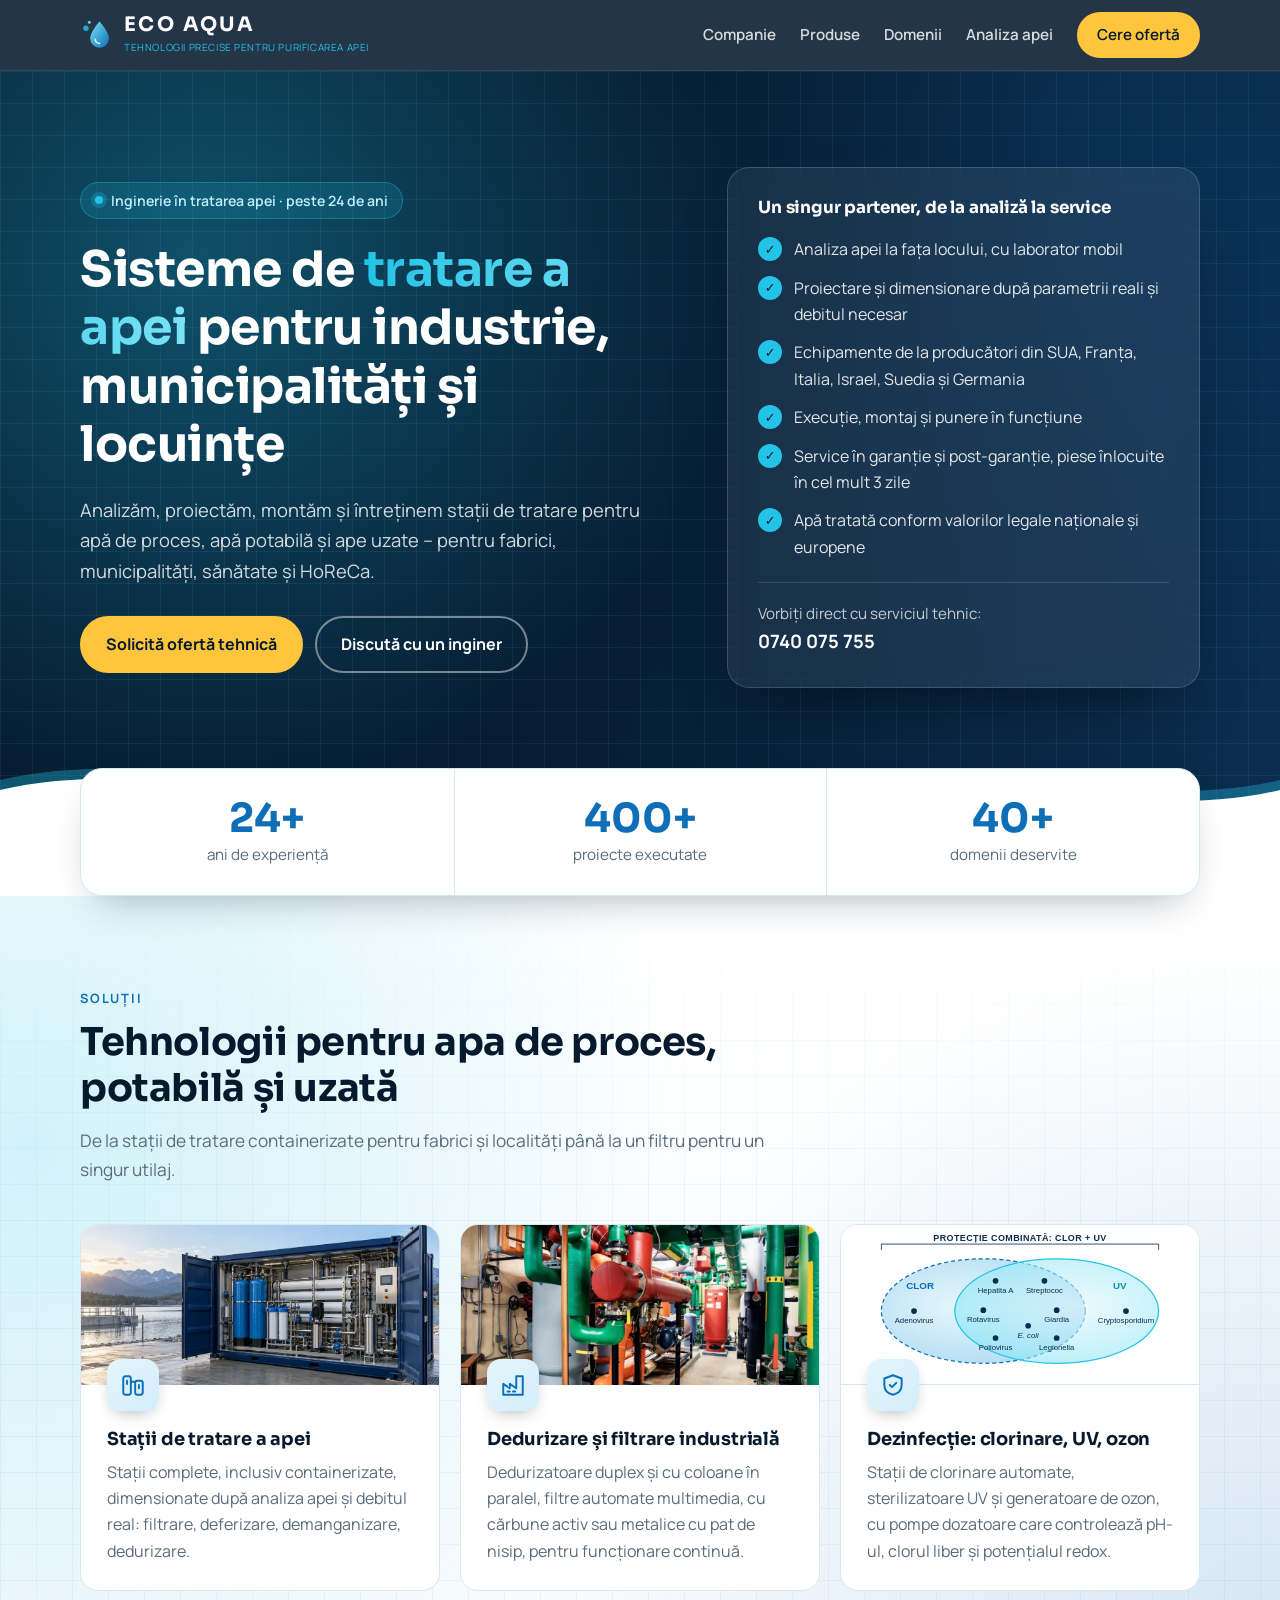
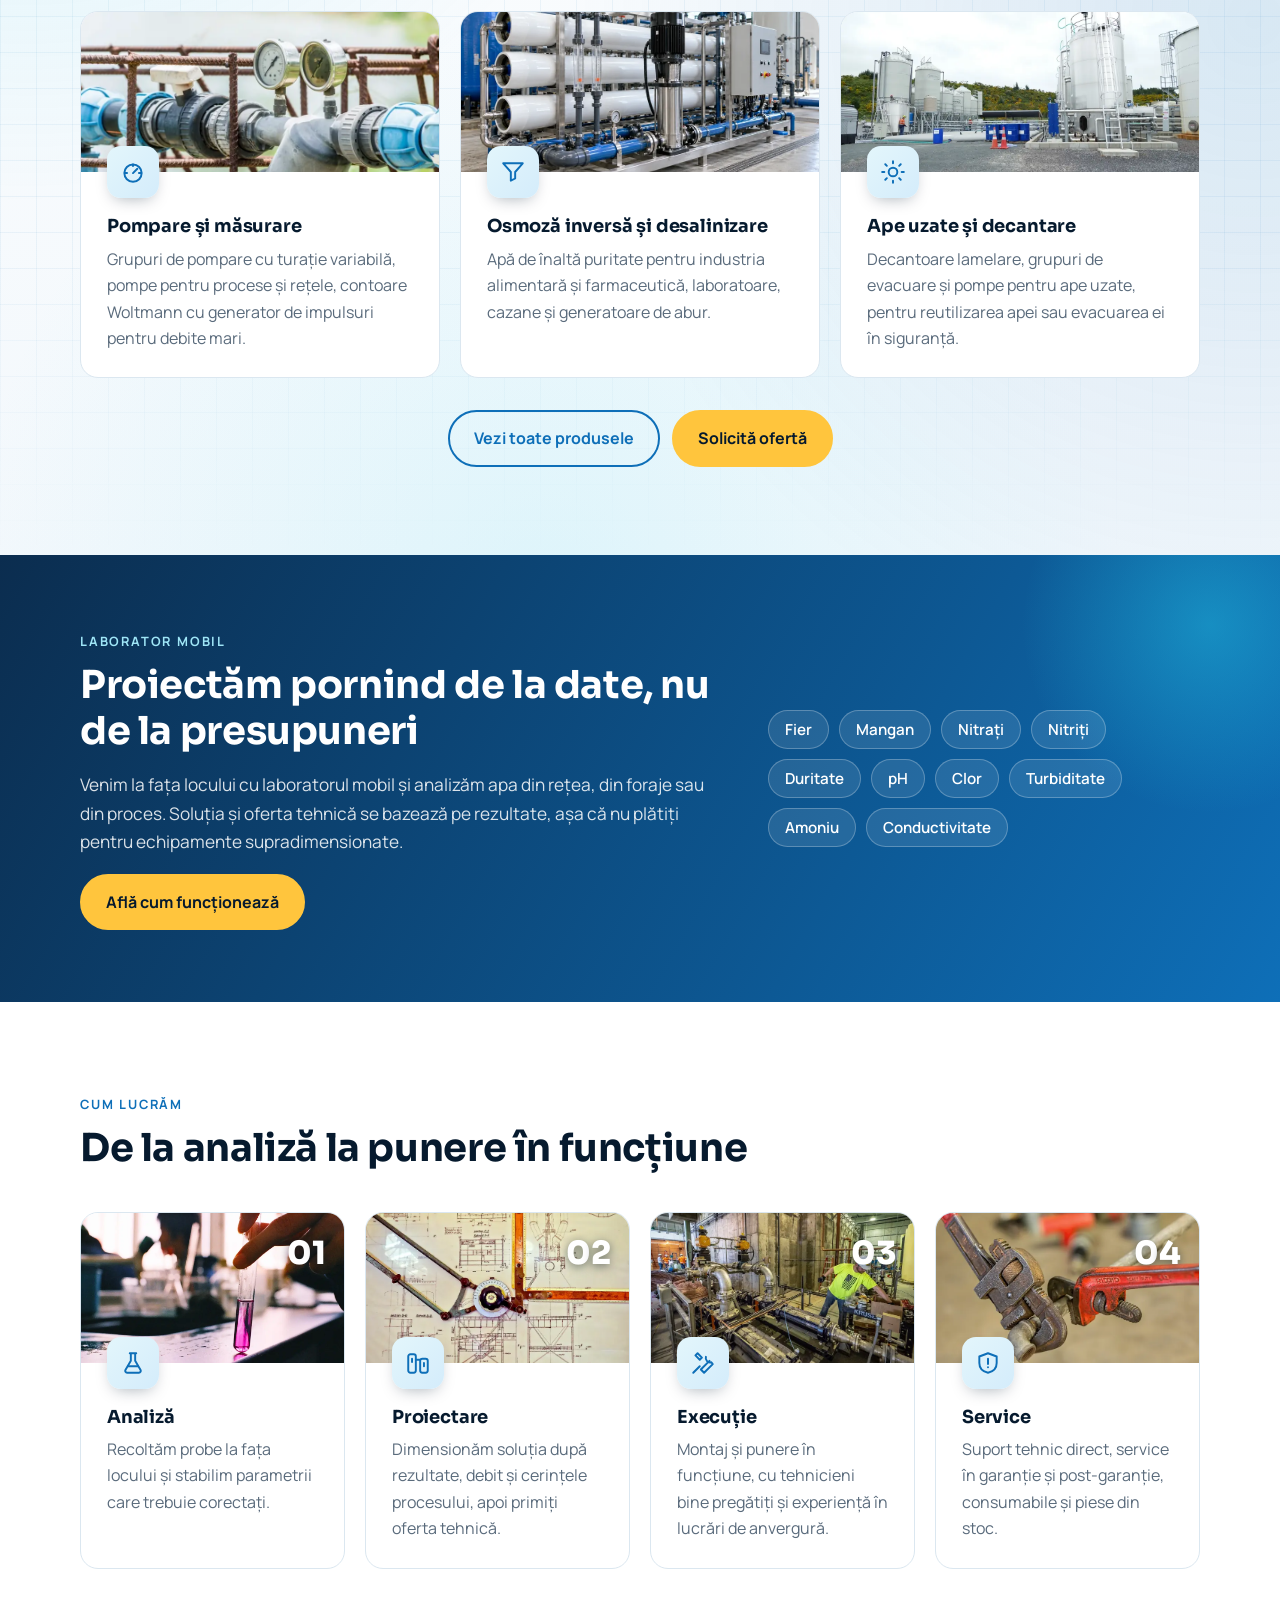
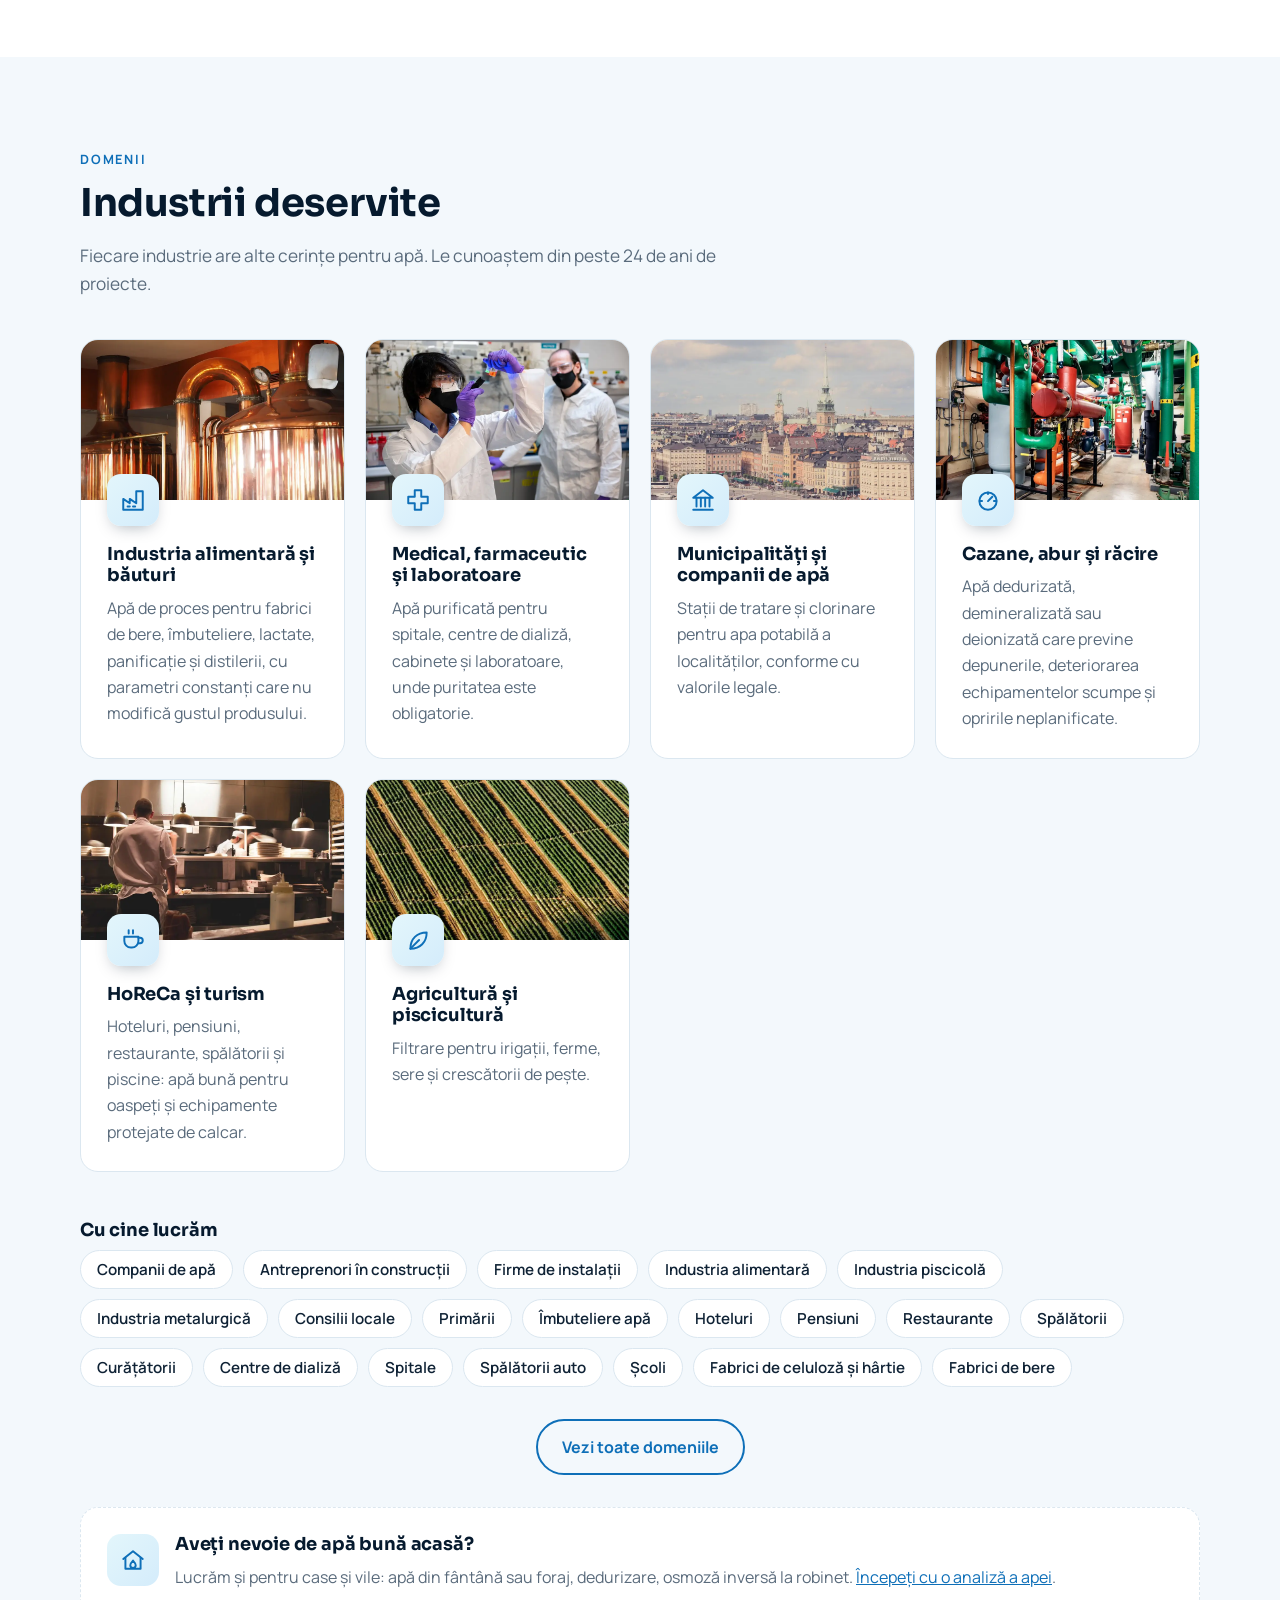
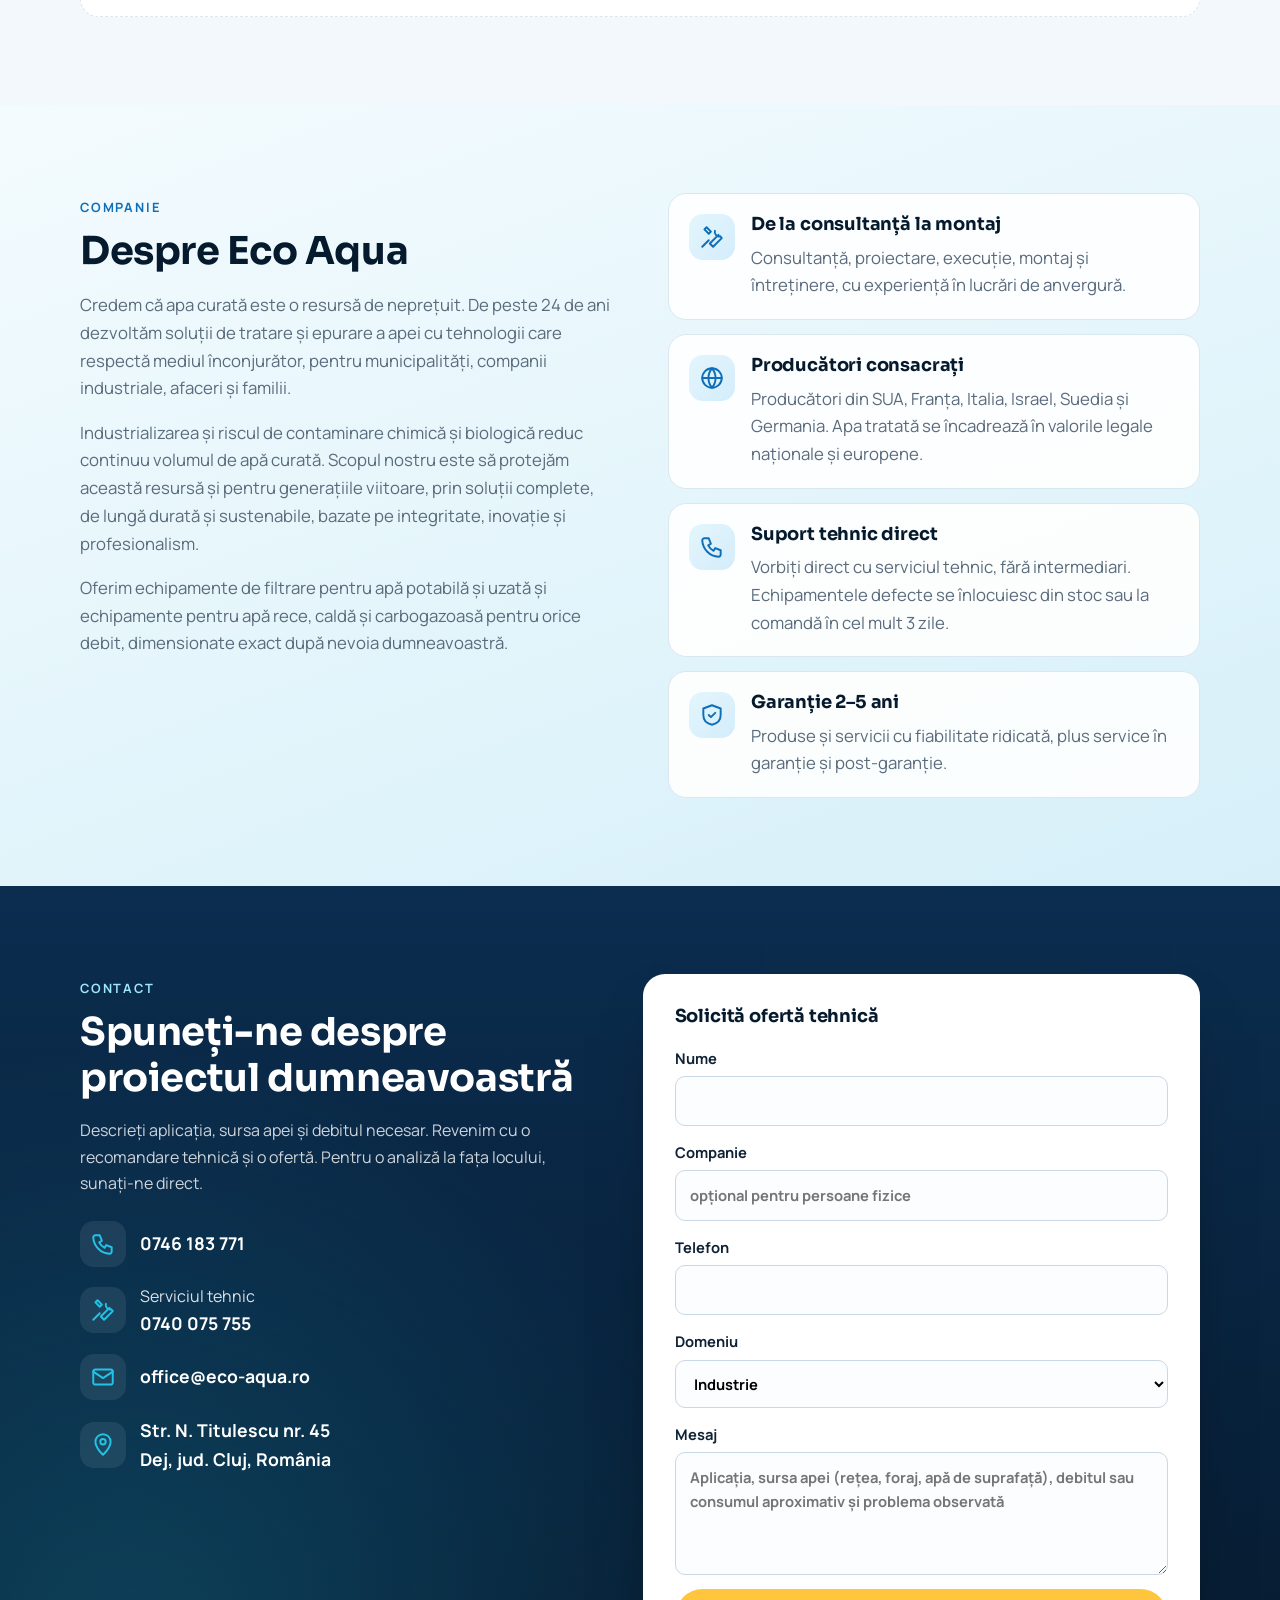
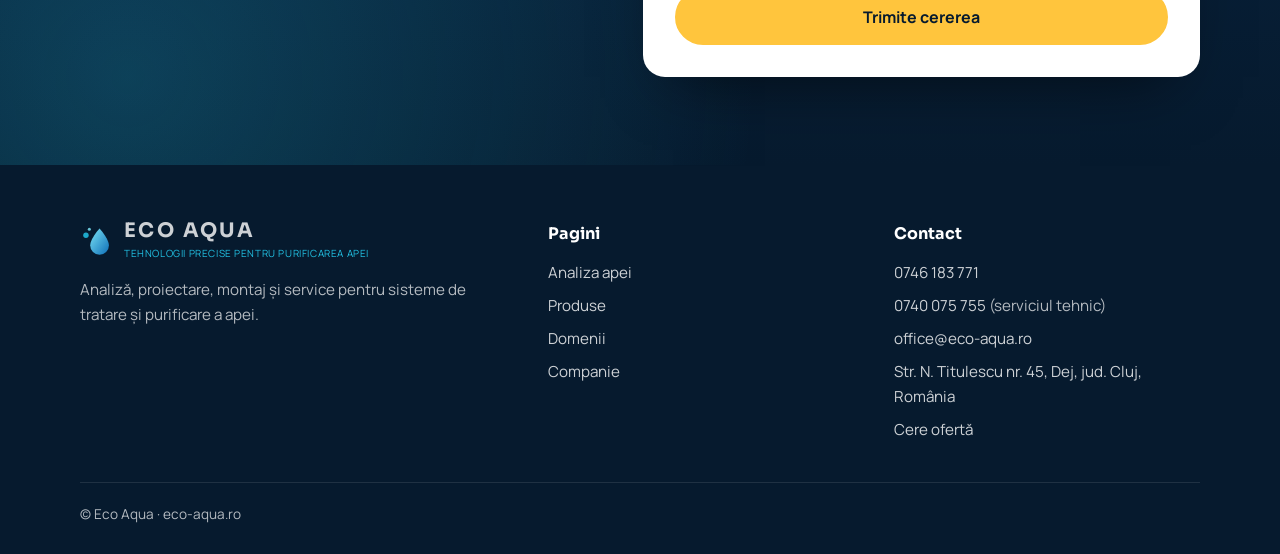
==== commit e52173a6: "Diagramă clor + UV la cardul Dezinfecție Desenată în română după imaginea trimisă de client.  Co-Aut" ====
--- a/index.html
+++ b/index.html
@@ -112,7 +112,7 @@
     <div class="grid">
       <article class="card photo-card"><img class="card-img" src="img/produse/statie-containerizata.webp" alt="Stație de tratare a apei containerizată" width="1000" height="563" loading="lazy"><div class="ico"><svg><use href="#i-statie"/></svg></div><h3>Stații de tratare a apei</h3><p>Stații complete, inclusiv containerizate, dimensionate după analiza apei și debitul real: filtrare, deferizare, demanganizare, dedurizare.</p></article>
       <article class="card photo-card"><img class="card-img" src="img/domenii/camera-cazane.webp" alt="Cameră tehnică cu conducte și echipamente industriale" width="1000" height="686" loading="lazy"><div class="ico"><svg><use href="#i-fabrica"/></svg></div><h3>Dedurizare și filtrare industrială</h3><p>Dedurizatoare duplex și cu coloane în paralel, filtre automate multimedia, cu cărbune activ sau metalice cu pat de nisip, pentru funcționare continuă.</p></article>
-      <article class="card photo-card"><img class="card-img" src="img/solutii/apa-dezinfectata.webp" alt="Apă limpede, dezinfectată" width="747" height="560" loading="lazy"><div class="ico"><svg><use href="#i-scut"/></svg></div><h3>Dezinfecție: clorinare, UV, ozon</h3><p>Stații de clorinare automate, sterilizatoare UV și generatoare de ozon, cu pompe dozatoare care controlează pH-ul, clorul liber și potențialul redox.</p></article>
+      <article class="card photo-card"><img class="card-img diagram" src="img/solutii/dezinfectie-clor-uv.svg" alt="Diagramă: clorul și UV-ul distrug microorganisme diferite, iar împreună oferă protecție completă" width="760" height="360" loading="lazy"><div class="ico"><svg><use href="#i-scut"/></svg></div><h3>Dezinfecție: clorinare, UV, ozon</h3><p>Stații de clorinare automate, sterilizatoare UV și generatoare de ozon, cu pompe dozatoare care controlează pH-ul, clorul liber și potențialul redox.</p></article>
       <article class="card photo-card"><img class="card-img" src="img/solutii/pompare-masurare.webp" alt="Conducte cu manometre pentru pompare și măsurare" width="800" height="532" loading="lazy"><div class="ico"><svg><use href="#i-pompa"/></svg></div><h3>Pompare și măsurare</h3><p>Grupuri de pompare cu turație variabilă, pompe pentru procese și rețele, contoare Woltmann cu generator de impulsuri pentru debite mari.</p></article>
       <article class="card photo-card"><img class="card-img" src="img/produse/osmoza-industriala.webp" alt="Instalație industrială de osmoză inversă, cu membrane, pompă și tablou de comandă" width="900" height="507" loading="lazy"><div class="ico"><svg><use href="#i-filtru"/></svg></div><h3>Osmoză inversă și desalinizare</h3><p>Apă de înaltă puritate pentru industria alimentară și farmaceutică, laboratoare, cazane și generatoare de abur.</p></article>
       <article class="card photo-card"><img class="card-img" src="img/fundal/statie-tratare-apa.webp" alt="Stație de tratare cu rezervoare" width="1024" height="683" loading="lazy"><div class="ico"><svg><use href="#i-uv"/></svg></div><h3>Ape uzate și decantare</h3><p>Decantoare lamelare, grupuri de evacuare și pompe pentru ape uzate, pentru reutilizarea apei sau evacuarea ei în siguranță.</p></article>
--- a/style.css
+++ b/style.css
@@ -333,3 +333,6 @@
 .call-toast span { font-size: .9rem; color: rgba(255, 255, 255, .75); }
 .call-toast strong { font-family: "Sora", sans-serif; font-size: 1.6rem; letter-spacing: .02em; }
 .call-toast small { color: var(--aqua); font-size: .82rem; }
+/* Diagrama clor + UV pe cardul Dezinfecție: se vede întreagă, nu tăiată */
+.card-img.diagram { object-fit: contain; background: #fff; padding: 6px 4px; border-bottom: 1px solid var(--line); }
+.photo-card:hover .card-img.diagram { transform: none; }
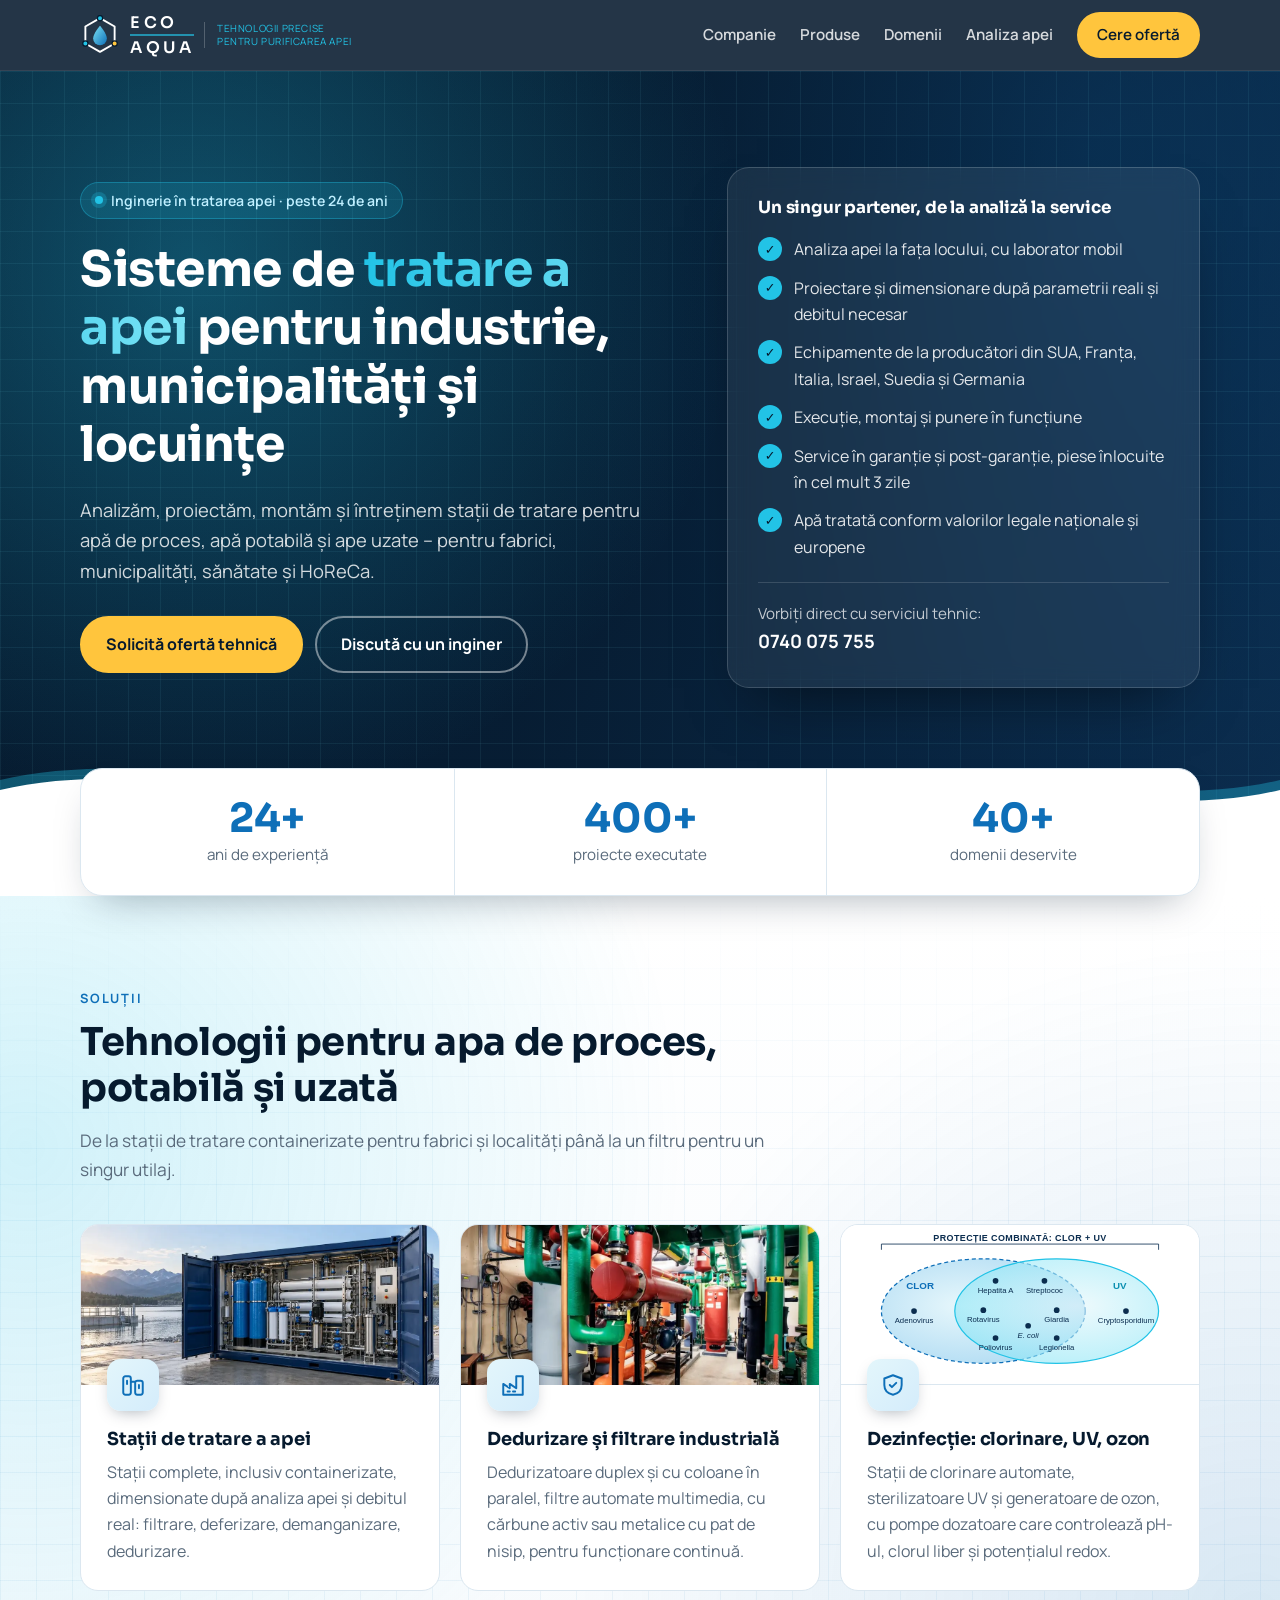
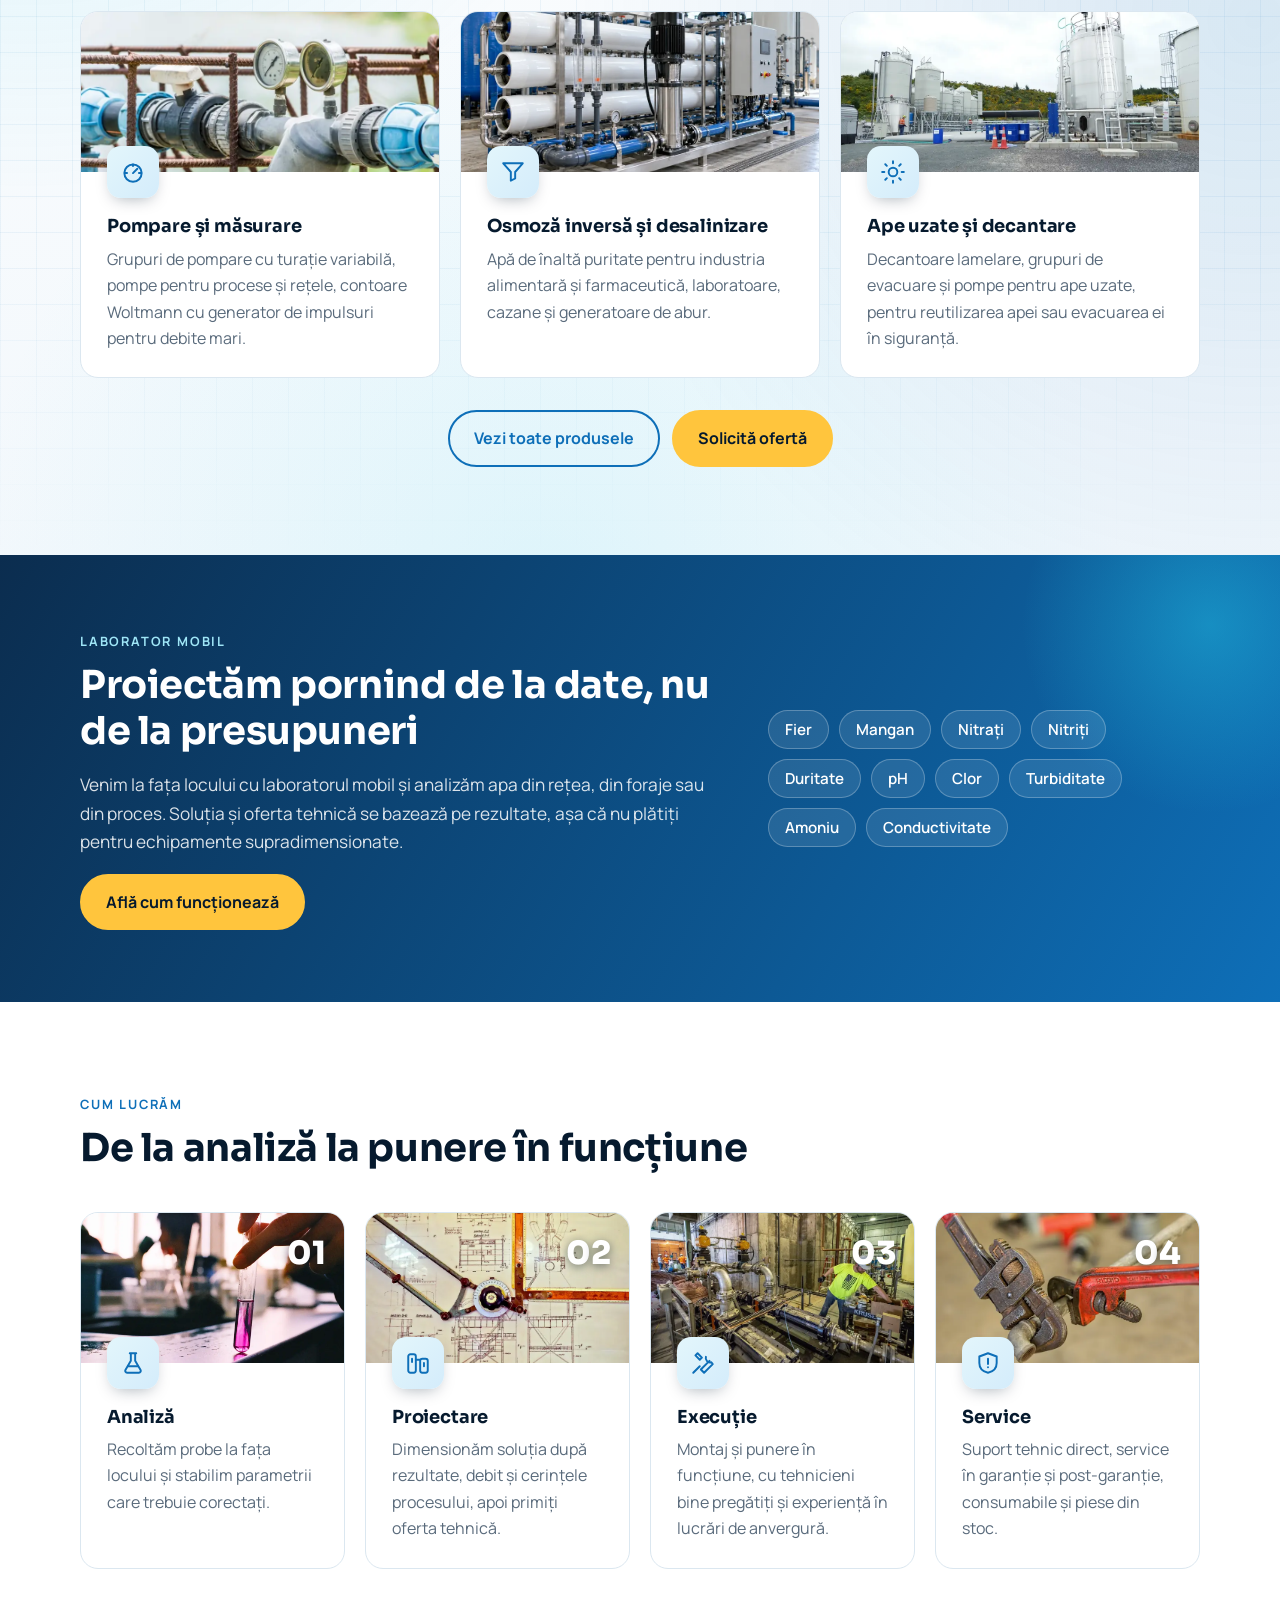
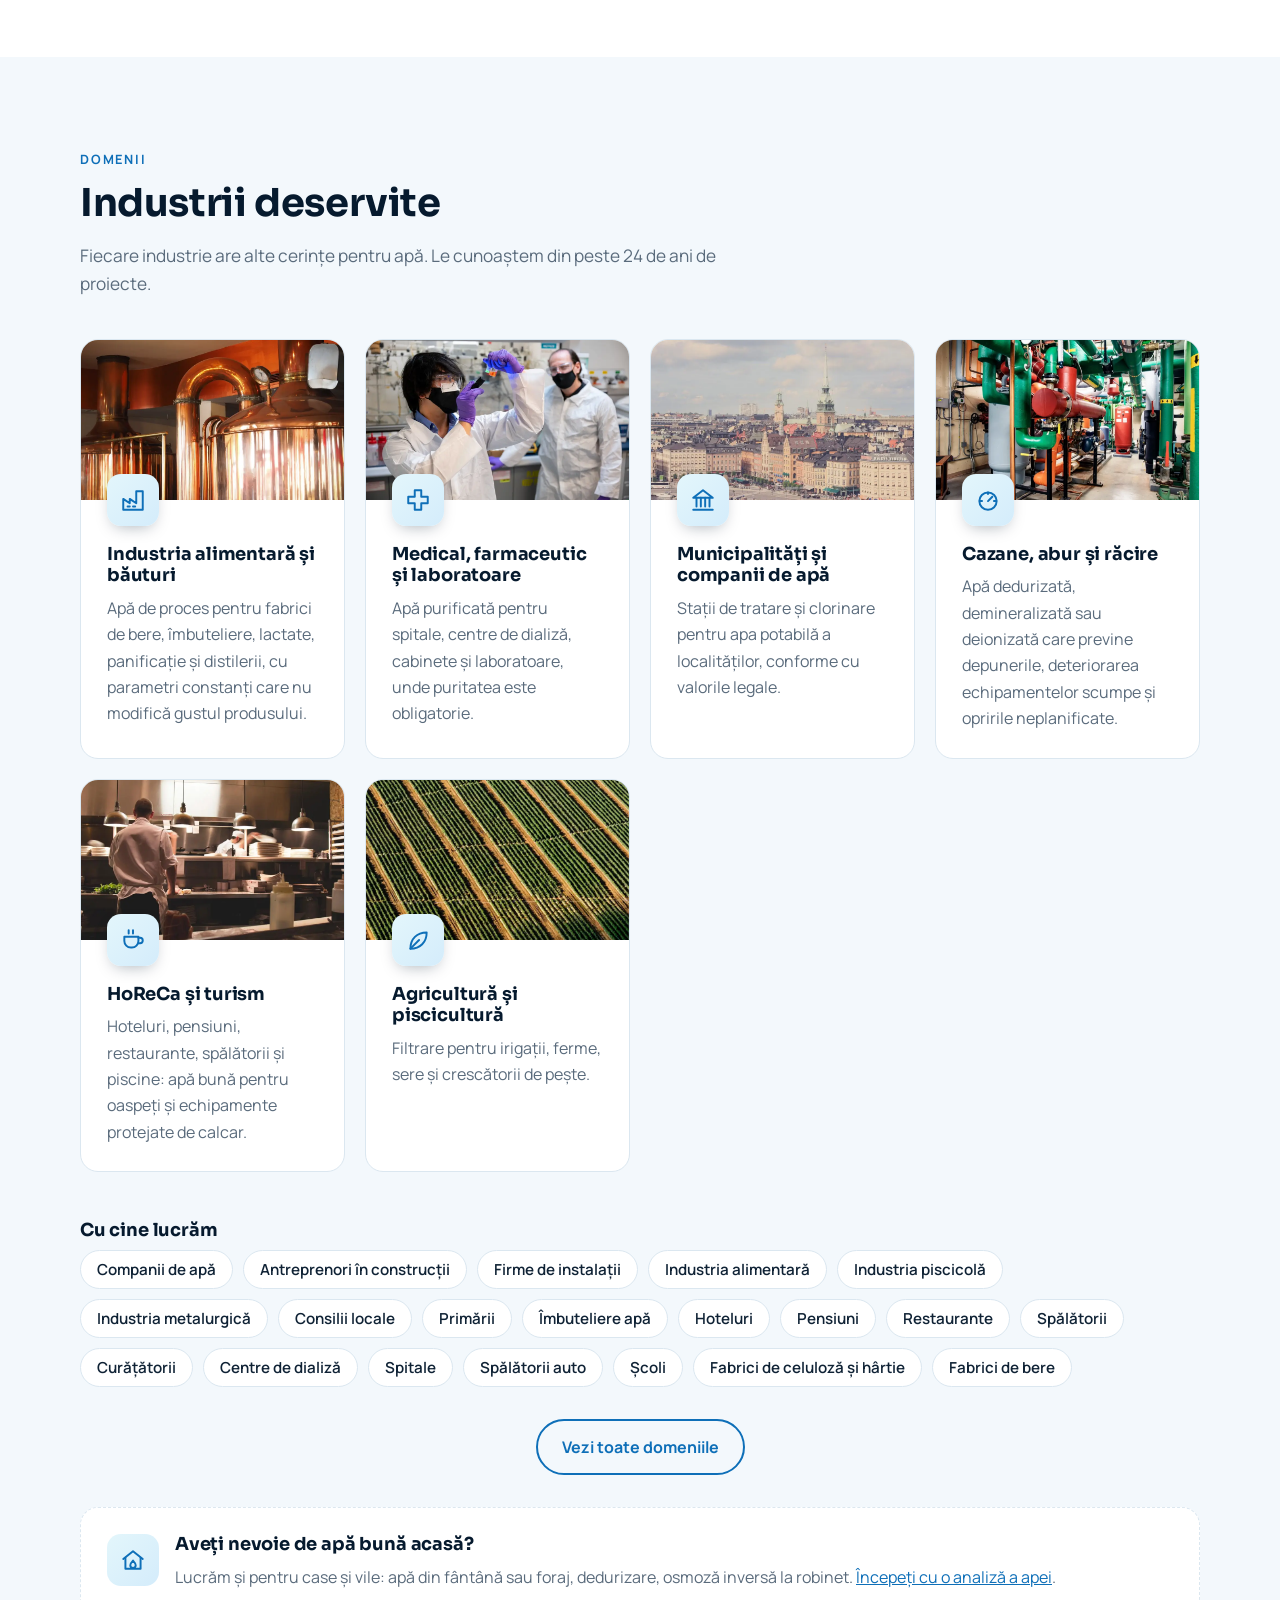
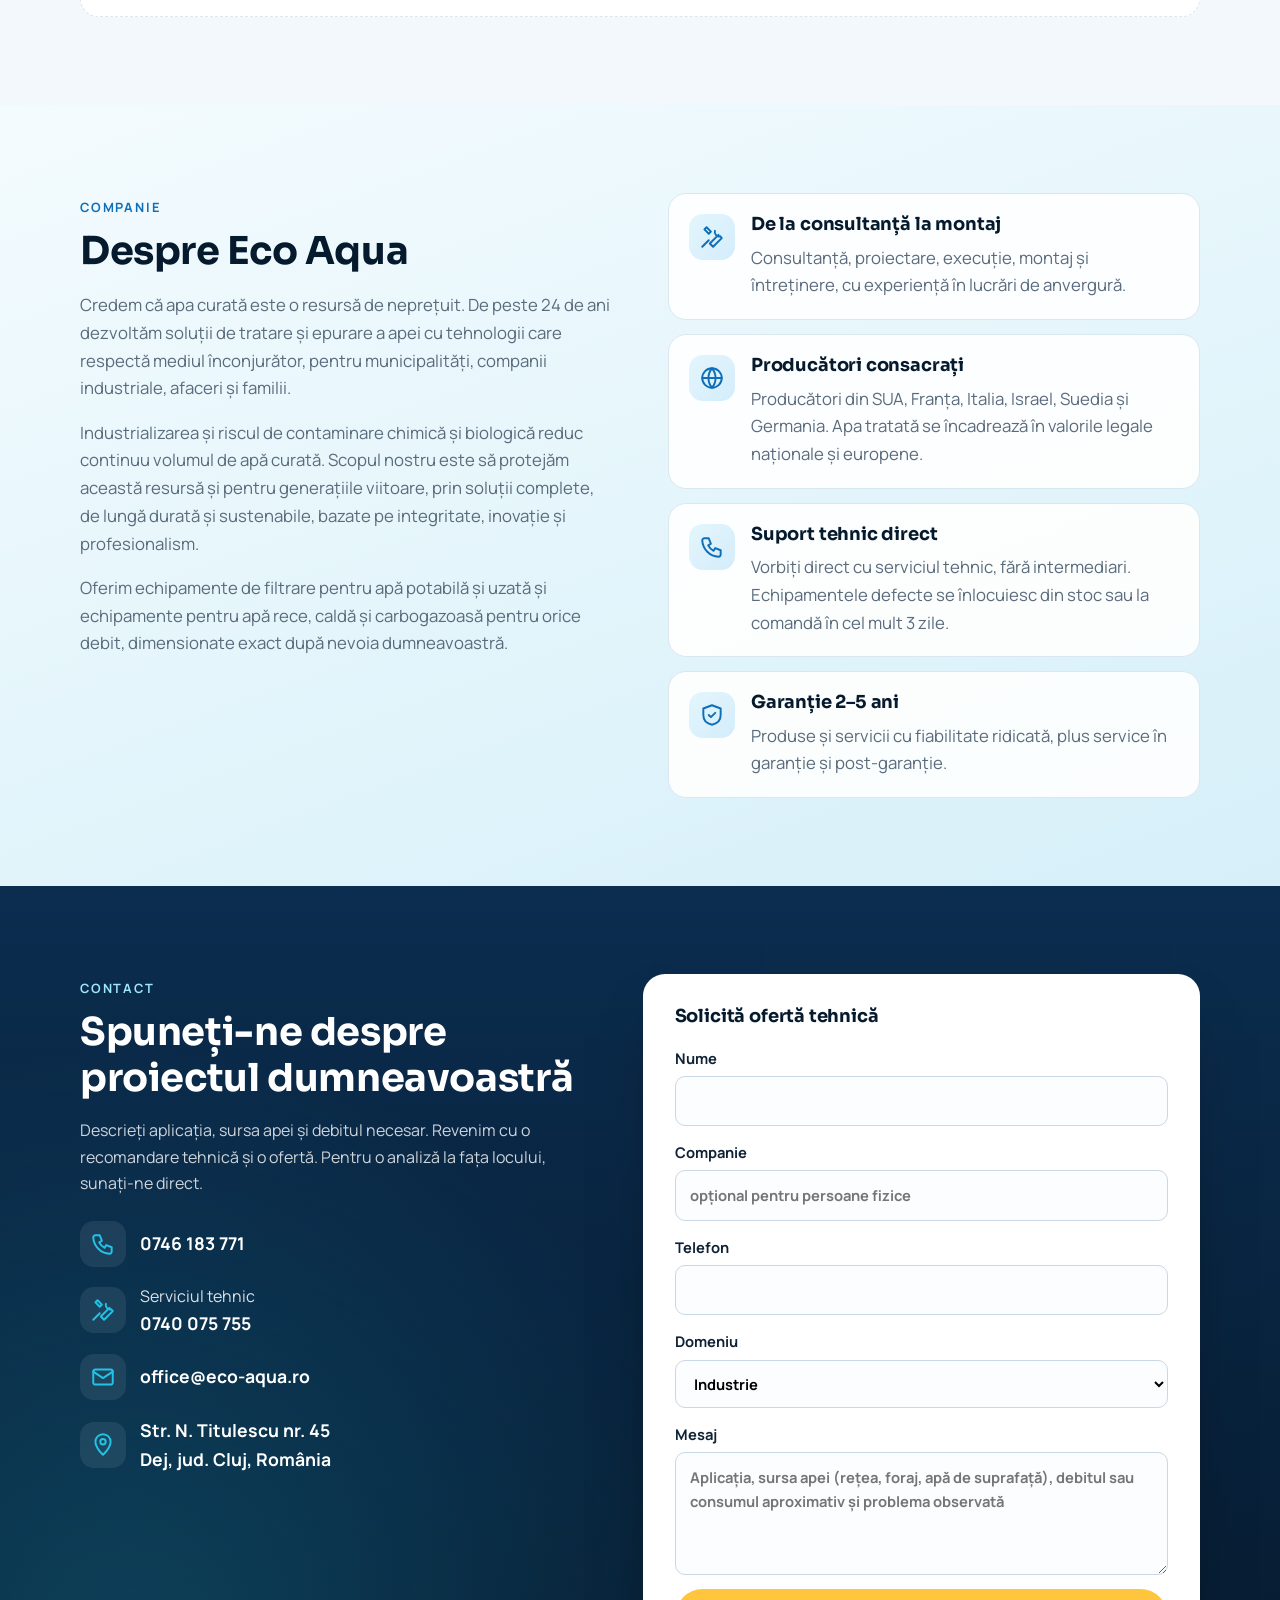
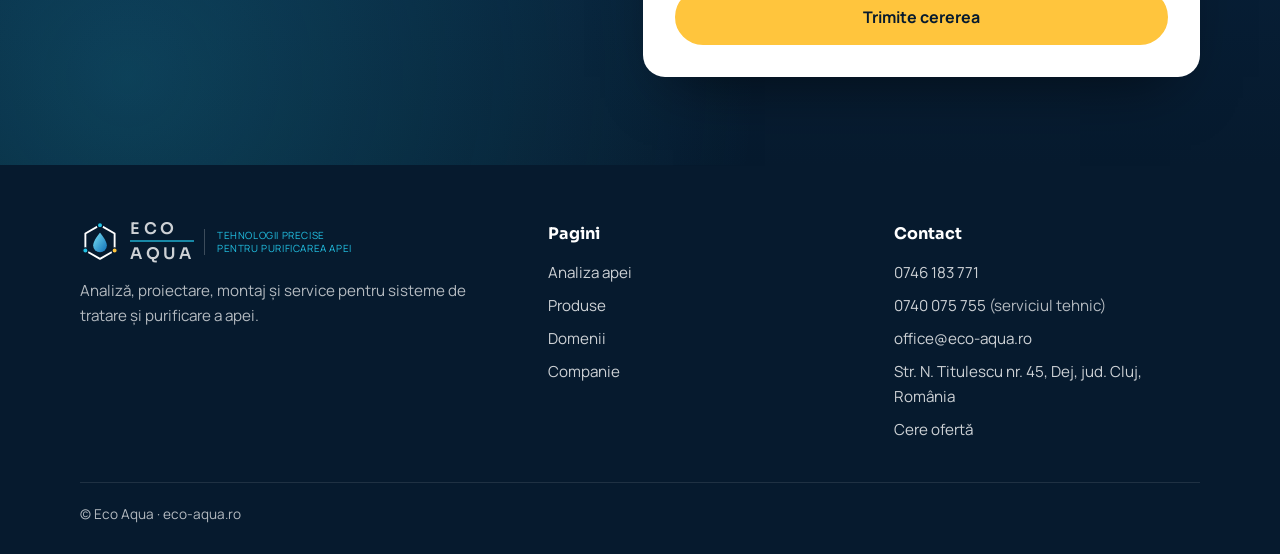
==== commit 125572e1: "Logo nou Eco Aqua (hexagon cu picătură) în antet și subsol, cu sloganul; favicon Co-Authored-By: Cla" ====
--- a/index.html
+++ b/index.html
@@ -4,6 +4,7 @@
   <meta charset="utf-8">
   <meta name="viewport" content="width=device-width, initial-scale=1">
   <title>Eco Aqua – Sisteme de tratare a apei pentru industrie, municipalități și locuințe</title>
+  <link rel="icon" href="img/logo/favicon.svg" type="image/svg+xml">
   <meta name="description" content="Eco Aqua – proiectare, execuție și service pentru stații de tratare a apei industriale, potabile și uzate: dedurizare, osmoză inversă, filtrare, dezinfecție UV, clorinare, ozonizare. Peste 24 de ani de experiență. Tel. 0746 183 771.">
   <link rel="preconnect" href="https://fonts.googleapis.com">
   <link rel="preconnect" href="https://fonts.gstatic.com" crossorigin>
@@ -37,10 +38,7 @@
 
   <header class="top">
     <div class="wrap nav">
-      <a class="logo" href="index.html" aria-label="Eco Aqua – pagina principală">
-        <svg viewBox="0 0 40 40" aria-hidden="true"><defs><linearGradient id="lg" x1="0" y1="0" x2="1" y2="1"><stop offset="0" stop-color="#7be3f5"/><stop offset="1" stop-color="#0e6fb8"/></linearGradient></defs><path d="M23 4s11 12 11 20a11 11 0 0 1-22 0c0-8 11-20 11-20z" fill="url(#lg)"/><circle cx="7" cy="12" r="3.2" fill="#22c3e6" opacity=".85"/><circle cx="11" cy="5" r="1.8" fill="#7be3f5" opacity=".85"/><path d="M18 25a5 5 0 0 0 5 5" stroke="#fff" stroke-width="2" fill="none" stroke-linecap="round" opacity=".85"/></svg>
-        <span><b>ECO AQUA</b><small>Tehnologii precise pentru purificarea apei</small></span>
-      </a>
+      <a class="logo" href="index.html" aria-label="Eco Aqua – pagina principală"><svg viewBox="0 0 64 64" aria-hidden="true"><defs><linearGradient id="lg" x1="0" y1="0" x2="1" y2="1"><stop offset="0" stop-color="#7be3f5"/><stop offset="1" stop-color="#0e6fb8"/></linearGradient></defs><path d="M32 5 55.4 18.5v27L32 59 8.6 45.5v-27z" fill="none" stroke="#fff" stroke-width="3" stroke-linejoin="round"/><path d="M32 17s11 12.5 11 20.5a11 11 0 0 1-22 0C21 29.5 32 17 32 17z" fill="url(#lg)"/><circle cx="32" cy="5" r="4.2" fill="#22c3e6" stroke="#061a2e" stroke-width="2"/><circle cx="55.4" cy="45.5" r="4.2" fill="#ffc53d" stroke="#061a2e" stroke-width="2"/><circle cx="8.6" cy="45.5" r="4.2" fill="#22c3e6" stroke="#061a2e" stroke-width="2"/></svg><span class="lw"><b>ECO</b><b>AQUA</b></span><small>Tehnologii precise<br>pentru purificarea apei</small></a>
       <button class="menu-toggle" aria-label="Meniu" aria-expanded="false"><svg viewBox="0 0 24 24" fill="none" stroke="currentColor" stroke-width="2" stroke-linecap="round"><path d="M4 7h16M4 12h16M4 17h16"/></svg></button>
       <nav>
         <a href="index.html#despre">Companie</a>
@@ -246,7 +244,7 @@
     <div class="wrap">
       <div class="foot-grid">
         <div>
-          <a class="logo" href="index.html"><svg viewBox="0 0 40 40" aria-hidden="true"><path d="M23 4s11 12 11 20a11 11 0 0 1-22 0c0-8 11-20 11-20z" fill="url(#lg)"/><circle cx="7" cy="12" r="3.2" fill="#22c3e6" opacity=".85"/><circle cx="11" cy="5" r="1.8" fill="#7be3f5" opacity=".85"/></svg><span><b>ECO AQUA</b><small>Tehnologii precise pentru purificarea apei</small></span></a>
+          <a class="logo" href="index.html"><svg viewBox="0 0 64 64" aria-hidden="true"><path d="M32 5 55.4 18.5v27L32 59 8.6 45.5v-27z" fill="none" stroke="#fff" stroke-width="3" stroke-linejoin="round"/><path d="M32 17s11 12.5 11 20.5a11 11 0 0 1-22 0C21 29.5 32 17 32 17z" fill="url(#lg)"/><circle cx="32" cy="5" r="4.2" fill="#22c3e6" stroke="#061a2e" stroke-width="2"/><circle cx="55.4" cy="45.5" r="4.2" fill="#ffc53d" stroke="#061a2e" stroke-width="2"/><circle cx="8.6" cy="45.5" r="4.2" fill="#22c3e6" stroke="#061a2e" stroke-width="2"/></svg><span class="lw"><b>ECO</b><b>AQUA</b></span><small>Tehnologii precise<br>pentru purificarea apei</small></a>
           <p>Analiză, proiectare, montaj și service pentru sisteme de tratare și purificare a apei.</p>
         </div>
         <div>
--- a/style.css
+++ b/style.css
@@ -46,9 +46,11 @@
 .top { position: sticky; top: 0; z-index: 50; background: rgba(6, 26, 46, .88); backdrop-filter: blur(14px); -webkit-backdrop-filter: blur(14px); border-bottom: 1px solid rgba(255, 255, 255, .08); }
 .nav { display: flex; align-items: center; justify-content: space-between; gap: 16px; min-height: 70px; }
 .logo { display: flex; align-items: center; gap: 10px; text-decoration: none; color: #fff; }
-.logo svg { width: 34px; height: 34px; }
-.logo b { display: block; font-family: "Sora", sans-serif; font-size: 1.25rem; letter-spacing: .12em; line-height: 1; }
-.logo small { display: block; font-size: .62rem; letter-spacing: .06em; text-transform: uppercase; color: var(--aqua); margin-top: 4px; }
+.logo svg { width: 40px; height: 40px; flex: none; }
+.logo .lw { display: grid; gap: 3px; }
+.logo b { display: block; font-family: "Sora", sans-serif; font-weight: 600; font-size: 1rem; letter-spacing: .22em; line-height: 1; }
+.logo b + b { padding-top: 4px; border-top: 2px solid rgba(34, 195, 230, .65); }
+.logo small { display: block; white-space: nowrap; padding-left: 12px; border-left: 1px solid rgba(255, 255, 255, .22); font-size: .62rem; line-height: 1.35; letter-spacing: .06em; text-transform: uppercase; color: var(--aqua); }
 .top nav { display: flex; align-items: center; gap: 24px; }
 .top nav a { color: rgba(255, 255, 255, .82); text-decoration: none; font-weight: 600; font-size: .95rem; }
 .top nav a:hover { color: #fff; }
@@ -336,3 +338,21 @@
 /* Diagrama clor + UV pe cardul Dezinfecție: se vede întreagă, nu tăiată */
 .card-img.diagram { object-fit: contain; background: #fff; padding: 6px 4px; border-bottom: 1px solid var(--line); }
 .photo-card:hover .card-img.diagram { transform: none; }
+/* Card lat „Filtre metalice industriale” */
+.metal-card { grid-column: 1 / -1; display: grid; grid-template-columns: minmax(0, 1fr) minmax(0, 1.6fr); gap: 32px; align-items: center; }
+.metal-card:not(:has(.metal-media:not([hidden]))) { grid-template-columns: 1fr; }
+.metal-media img { width: 100%; height: auto; max-height: 420px; object-fit: contain; border-radius: 12px; background: #fff; }
+.metal-body h3 { font-size: 1.3rem; }
+.metal-cols { display: grid; grid-template-columns: 1fr 1fr; gap: 24px; margin-top: 18px; }
+.metal-cols h4 { font-family: "Sora", sans-serif; color: var(--navy); font-size: 1rem; margin: 0 0 8px; }
+.chips { list-style: none; padding: 0 !important; margin: 0 !important; display: grid; gap: 8px; }
+.chips li { margin: 0 !important; padding: 8px 12px; border-radius: 10px; background: var(--aqua-soft); color: var(--muted); font-size: .93rem; line-height: 1.45; }
+.chips li strong { color: var(--navy); }
+@media (max-width: 920px) { .metal-card, .metal-cols { grid-template-columns: 1fr; gap: 20px; } }
+/* Secțiunea „Calcar, fier, mangan și nitrați”: carduri egale pe rând, conținut centrat */
+#dedurizare .prod-grid, #filtrare .prod-grid { align-items: stretch; grid-template-columns: repeat(auto-fill, minmax(min(100%, 300px), 1fr)); }
+#dedurizare .prod-card h3, #filtrare .prod-card h3 { text-align: center; min-height: 2.6em; display: flex; align-items: center; justify-content: center; }
+#dedurizare .prod-card > p, #filtrare .prod-card > p { text-align: center; }
+#dedurizare .prod-card .tech, #filtrare .prod-card .tech { margin-top: auto; }
+#dedurizare .prod-card .specs, #filtrare .prod-card .specs { margin-bottom: 16px !important; }
+.tech .op { margin: 8px 0 0 !important; font-size: .9rem; }
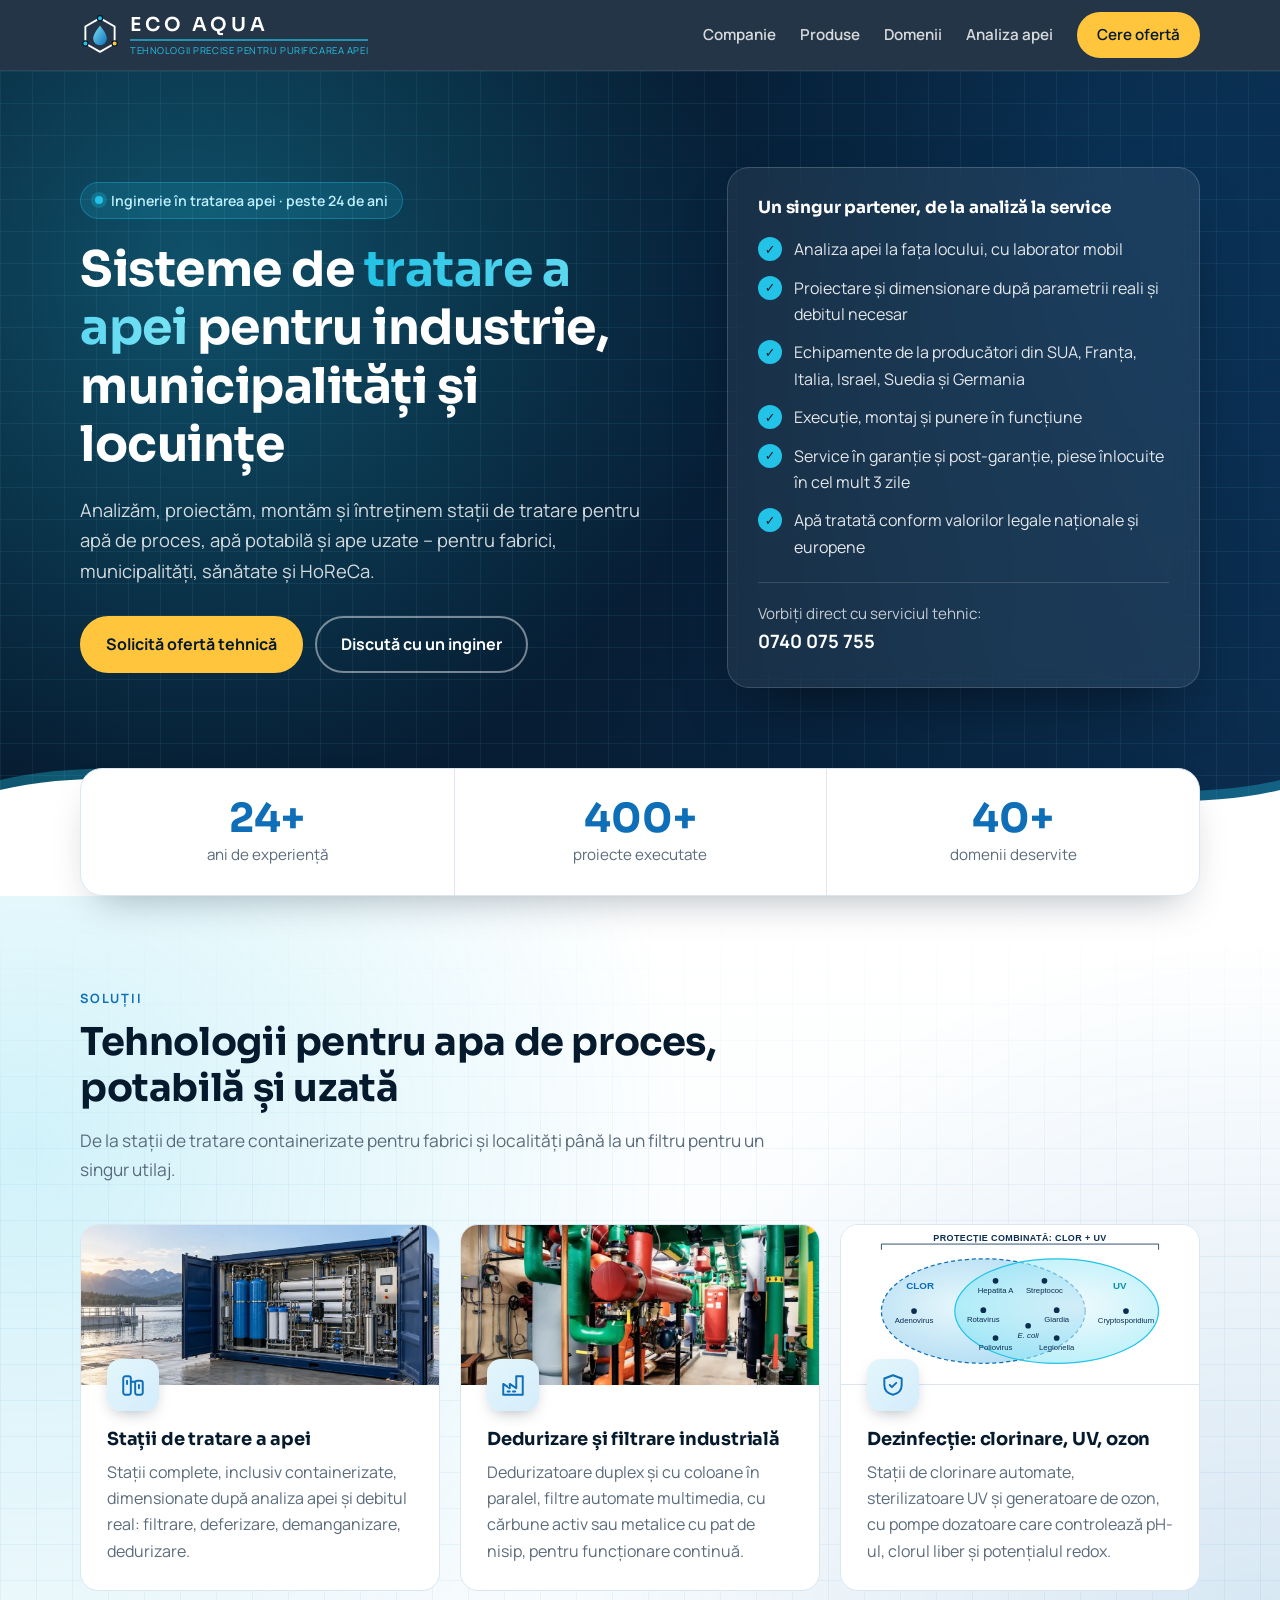
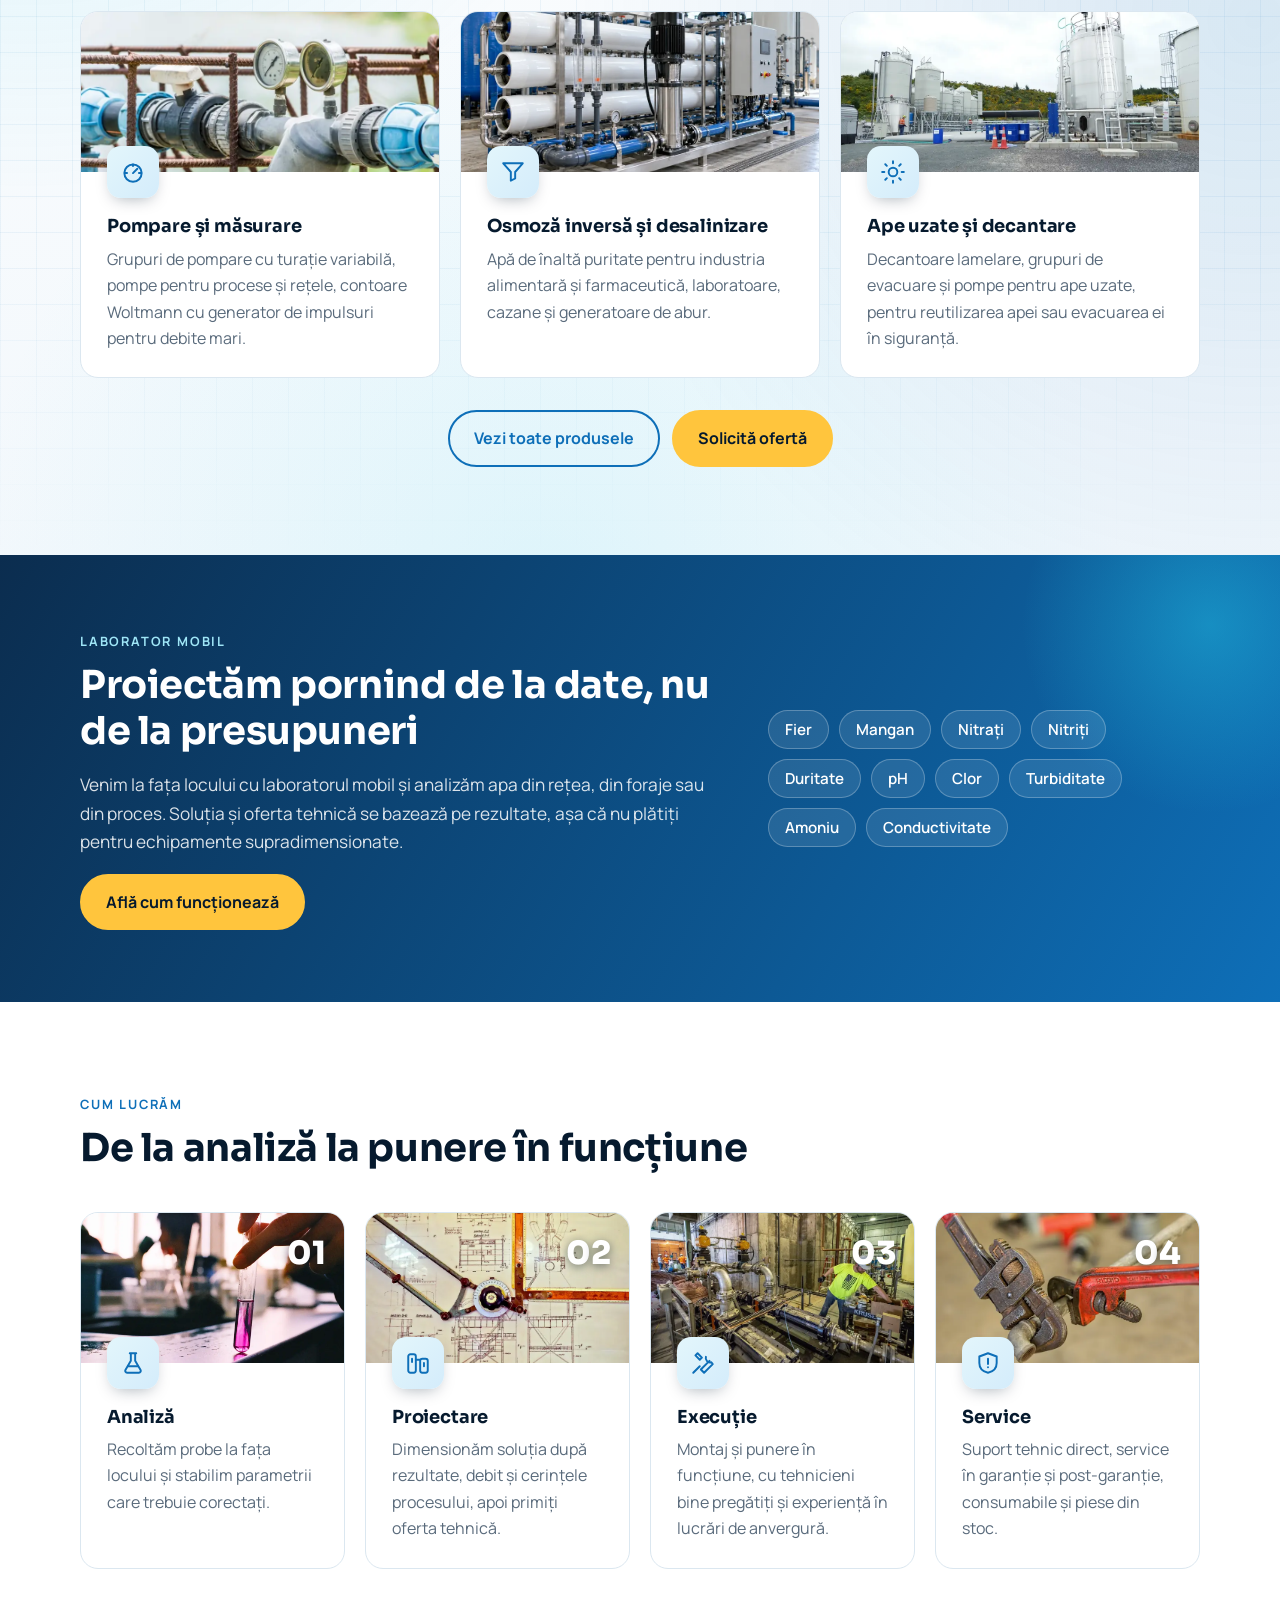
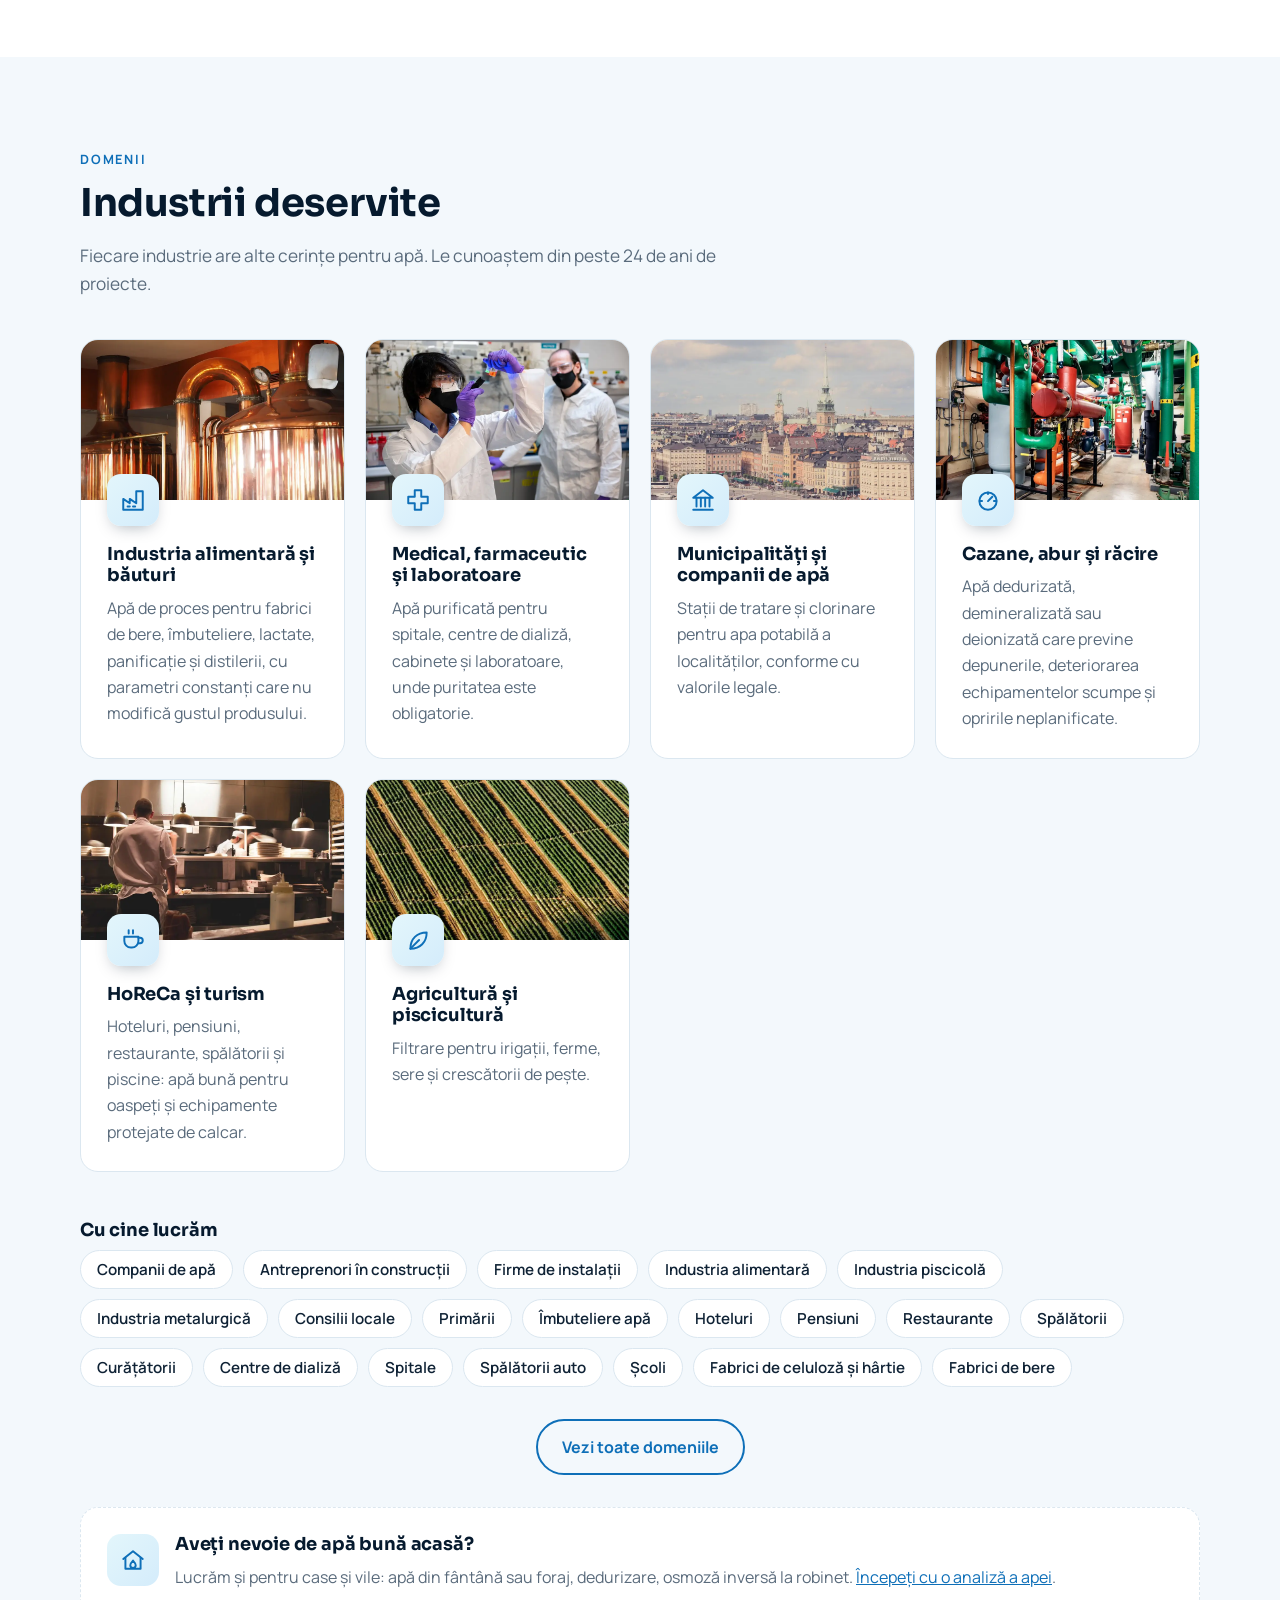
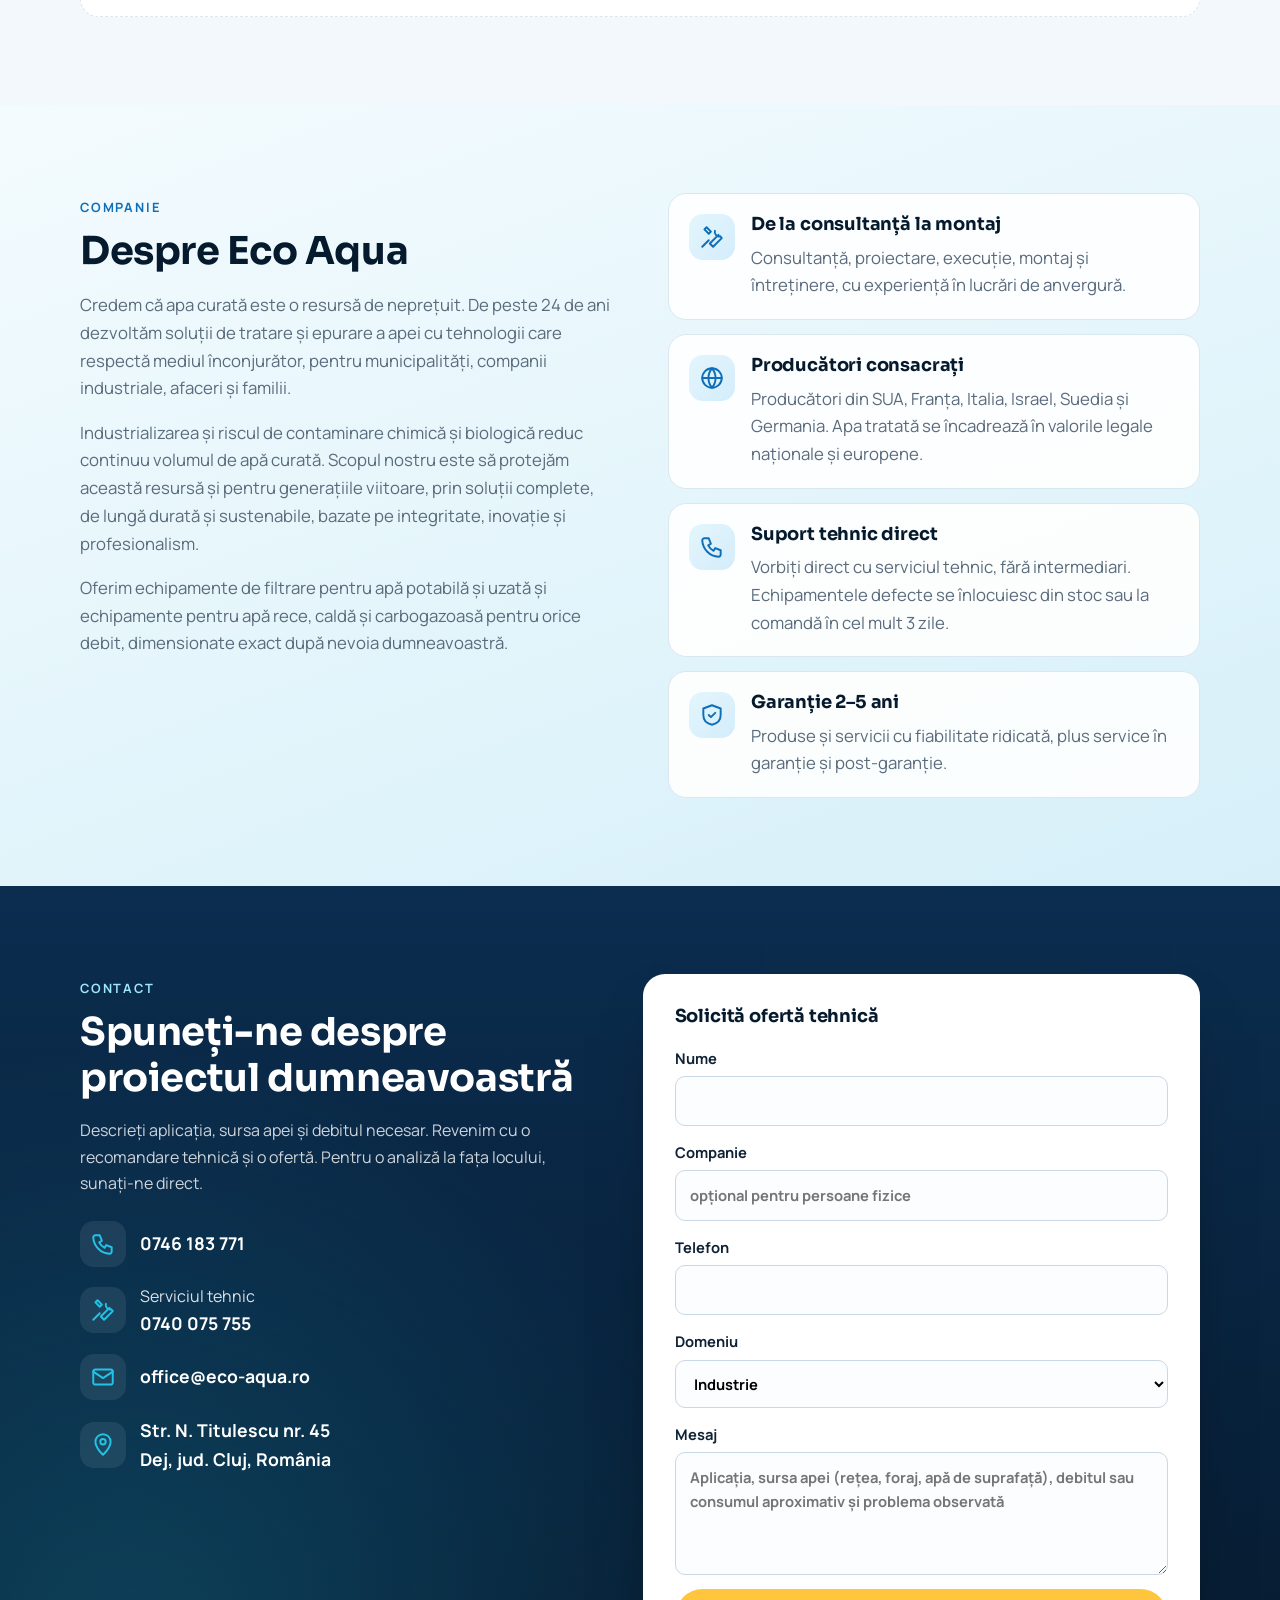
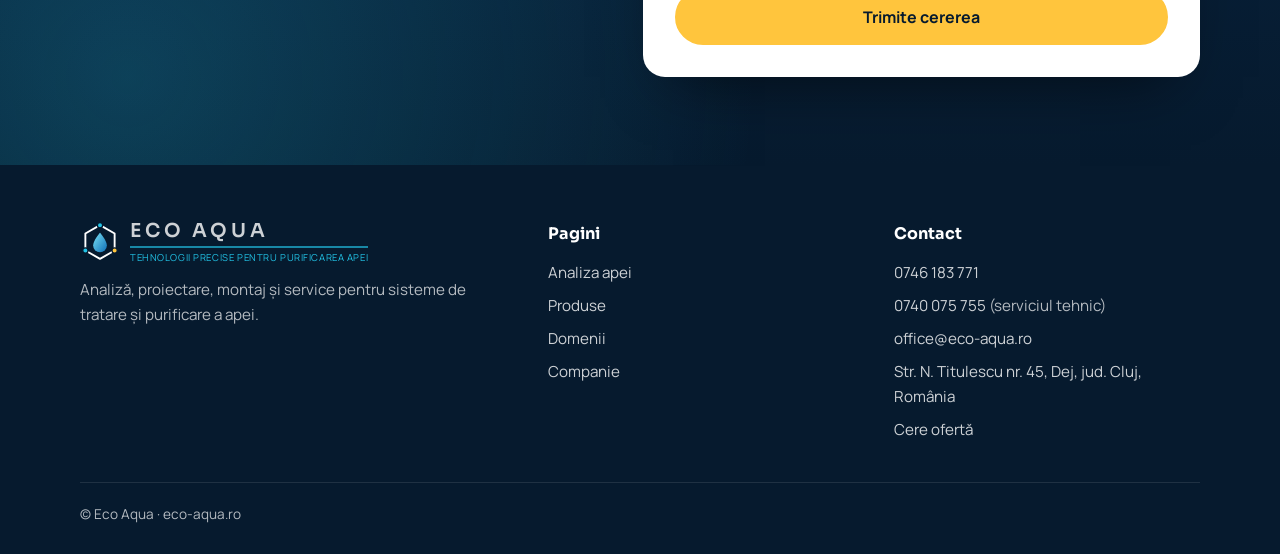
==== commit 69a6da0b: "Logo: „ECO AQUA” pe un rând, sloganul dedesubt (cerința clientului) Co-Authored-By: Claude Opus 5.5 " ====
--- a/index.html
+++ b/index.html
@@ -38,7 +38,7 @@
 
   <header class="top">
     <div class="wrap nav">
-      <a class="logo" href="index.html" aria-label="Eco Aqua – pagina principală"><svg viewBox="0 0 64 64" aria-hidden="true"><defs><linearGradient id="lg" x1="0" y1="0" x2="1" y2="1"><stop offset="0" stop-color="#7be3f5"/><stop offset="1" stop-color="#0e6fb8"/></linearGradient></defs><path d="M32 5 55.4 18.5v27L32 59 8.6 45.5v-27z" fill="none" stroke="#fff" stroke-width="3" stroke-linejoin="round"/><path d="M32 17s11 12.5 11 20.5a11 11 0 0 1-22 0C21 29.5 32 17 32 17z" fill="url(#lg)"/><circle cx="32" cy="5" r="4.2" fill="#22c3e6" stroke="#061a2e" stroke-width="2"/><circle cx="55.4" cy="45.5" r="4.2" fill="#ffc53d" stroke="#061a2e" stroke-width="2"/><circle cx="8.6" cy="45.5" r="4.2" fill="#22c3e6" stroke="#061a2e" stroke-width="2"/></svg><span class="lw"><b>ECO</b><b>AQUA</b></span><small>Tehnologii precise<br>pentru purificarea apei</small></a>
+      <a class="logo" href="index.html" aria-label="Eco Aqua – pagina principală"><svg viewBox="0 0 64 64" aria-hidden="true"><defs><linearGradient id="lg" x1="0" y1="0" x2="1" y2="1"><stop offset="0" stop-color="#7be3f5"/><stop offset="1" stop-color="#0e6fb8"/></linearGradient></defs><path d="M32 5 55.4 18.5v27L32 59 8.6 45.5v-27z" fill="none" stroke="#fff" stroke-width="3" stroke-linejoin="round"/><path d="M32 17s11 12.5 11 20.5a11 11 0 0 1-22 0C21 29.5 32 17 32 17z" fill="url(#lg)"/><circle cx="32" cy="5" r="4.2" fill="#22c3e6" stroke="#061a2e" stroke-width="2"/><circle cx="55.4" cy="45.5" r="4.2" fill="#ffc53d" stroke="#061a2e" stroke-width="2"/><circle cx="8.6" cy="45.5" r="4.2" fill="#22c3e6" stroke="#061a2e" stroke-width="2"/></svg><span class="lw"><b>ECO AQUA</b><small>Tehnologii precise pentru purificarea apei</small></span></a>
       <button class="menu-toggle" aria-label="Meniu" aria-expanded="false"><svg viewBox="0 0 24 24" fill="none" stroke="currentColor" stroke-width="2" stroke-linecap="round"><path d="M4 7h16M4 12h16M4 17h16"/></svg></button>
       <nav>
         <a href="index.html#despre">Companie</a>
@@ -244,7 +244,7 @@
     <div class="wrap">
       <div class="foot-grid">
         <div>
-          <a class="logo" href="index.html"><svg viewBox="0 0 64 64" aria-hidden="true"><path d="M32 5 55.4 18.5v27L32 59 8.6 45.5v-27z" fill="none" stroke="#fff" stroke-width="3" stroke-linejoin="round"/><path d="M32 17s11 12.5 11 20.5a11 11 0 0 1-22 0C21 29.5 32 17 32 17z" fill="url(#lg)"/><circle cx="32" cy="5" r="4.2" fill="#22c3e6" stroke="#061a2e" stroke-width="2"/><circle cx="55.4" cy="45.5" r="4.2" fill="#ffc53d" stroke="#061a2e" stroke-width="2"/><circle cx="8.6" cy="45.5" r="4.2" fill="#22c3e6" stroke="#061a2e" stroke-width="2"/></svg><span class="lw"><b>ECO</b><b>AQUA</b></span><small>Tehnologii precise<br>pentru purificarea apei</small></a>
+          <a class="logo" href="index.html"><svg viewBox="0 0 64 64" aria-hidden="true"><path d="M32 5 55.4 18.5v27L32 59 8.6 45.5v-27z" fill="none" stroke="#fff" stroke-width="3" stroke-linejoin="round"/><path d="M32 17s11 12.5 11 20.5a11 11 0 0 1-22 0C21 29.5 32 17 32 17z" fill="url(#lg)"/><circle cx="32" cy="5" r="4.2" fill="#22c3e6" stroke="#061a2e" stroke-width="2"/><circle cx="55.4" cy="45.5" r="4.2" fill="#ffc53d" stroke="#061a2e" stroke-width="2"/><circle cx="8.6" cy="45.5" r="4.2" fill="#22c3e6" stroke="#061a2e" stroke-width="2"/></svg><span class="lw"><b>ECO AQUA</b><small>Tehnologii precise pentru purificarea apei</small></span></a>
           <p>Analiză, proiectare, montaj și service pentru sisteme de tratare și purificare a apei.</p>
         </div>
         <div>
--- a/style.css
+++ b/style.css
@@ -47,10 +47,9 @@
 .nav { display: flex; align-items: center; justify-content: space-between; gap: 16px; min-height: 70px; }
 .logo { display: flex; align-items: center; gap: 10px; text-decoration: none; color: #fff; }
 .logo svg { width: 40px; height: 40px; flex: none; }
-.logo .lw { display: grid; gap: 3px; }
-.logo b { display: block; font-family: "Sora", sans-serif; font-weight: 600; font-size: 1rem; letter-spacing: .22em; line-height: 1; }
-.logo b + b { padding-top: 4px; border-top: 2px solid rgba(34, 195, 230, .65); }
-.logo small { display: block; white-space: nowrap; padding-left: 12px; border-left: 1px solid rgba(255, 255, 255, .22); font-size: .62rem; line-height: 1.35; letter-spacing: .06em; text-transform: uppercase; color: var(--aqua); }
+.logo .lw { display: grid; gap: 5px; }
+.logo b { display: block; font-family: "Sora", sans-serif; font-weight: 600; font-size: 1.2rem; letter-spacing: .2em; line-height: 1; }
+.logo small { display: block; padding-top: 5px; border-top: 2px solid rgba(34, 195, 230, .65); white-space: nowrap; font-size: .6rem; line-height: 1; letter-spacing: .06em; text-transform: uppercase; color: var(--aqua); }
 .top nav { display: flex; align-items: center; gap: 24px; }
 .top nav a { color: rgba(255, 255, 255, .82); text-decoration: none; font-weight: 600; font-size: .95rem; }
 .top nav a:hover { color: #fff; }
@@ -194,7 +193,8 @@
   .stat:nth-child(n+3) { border-top: 1px solid var(--line); }
   .process { grid-template-columns: 1fr; }
   .form-card { padding: 24px; }
-  .logo small { display: none; }
+  .logo small { font-size: .5rem; letter-spacing: .03em; }
+  .logo b { font-size: 1rem; }
 }
 /* ===== Poze de fundal în antet ===== */
 .hero-bg { position: absolute; inset: 0; z-index: 0; overflow: hidden; }
